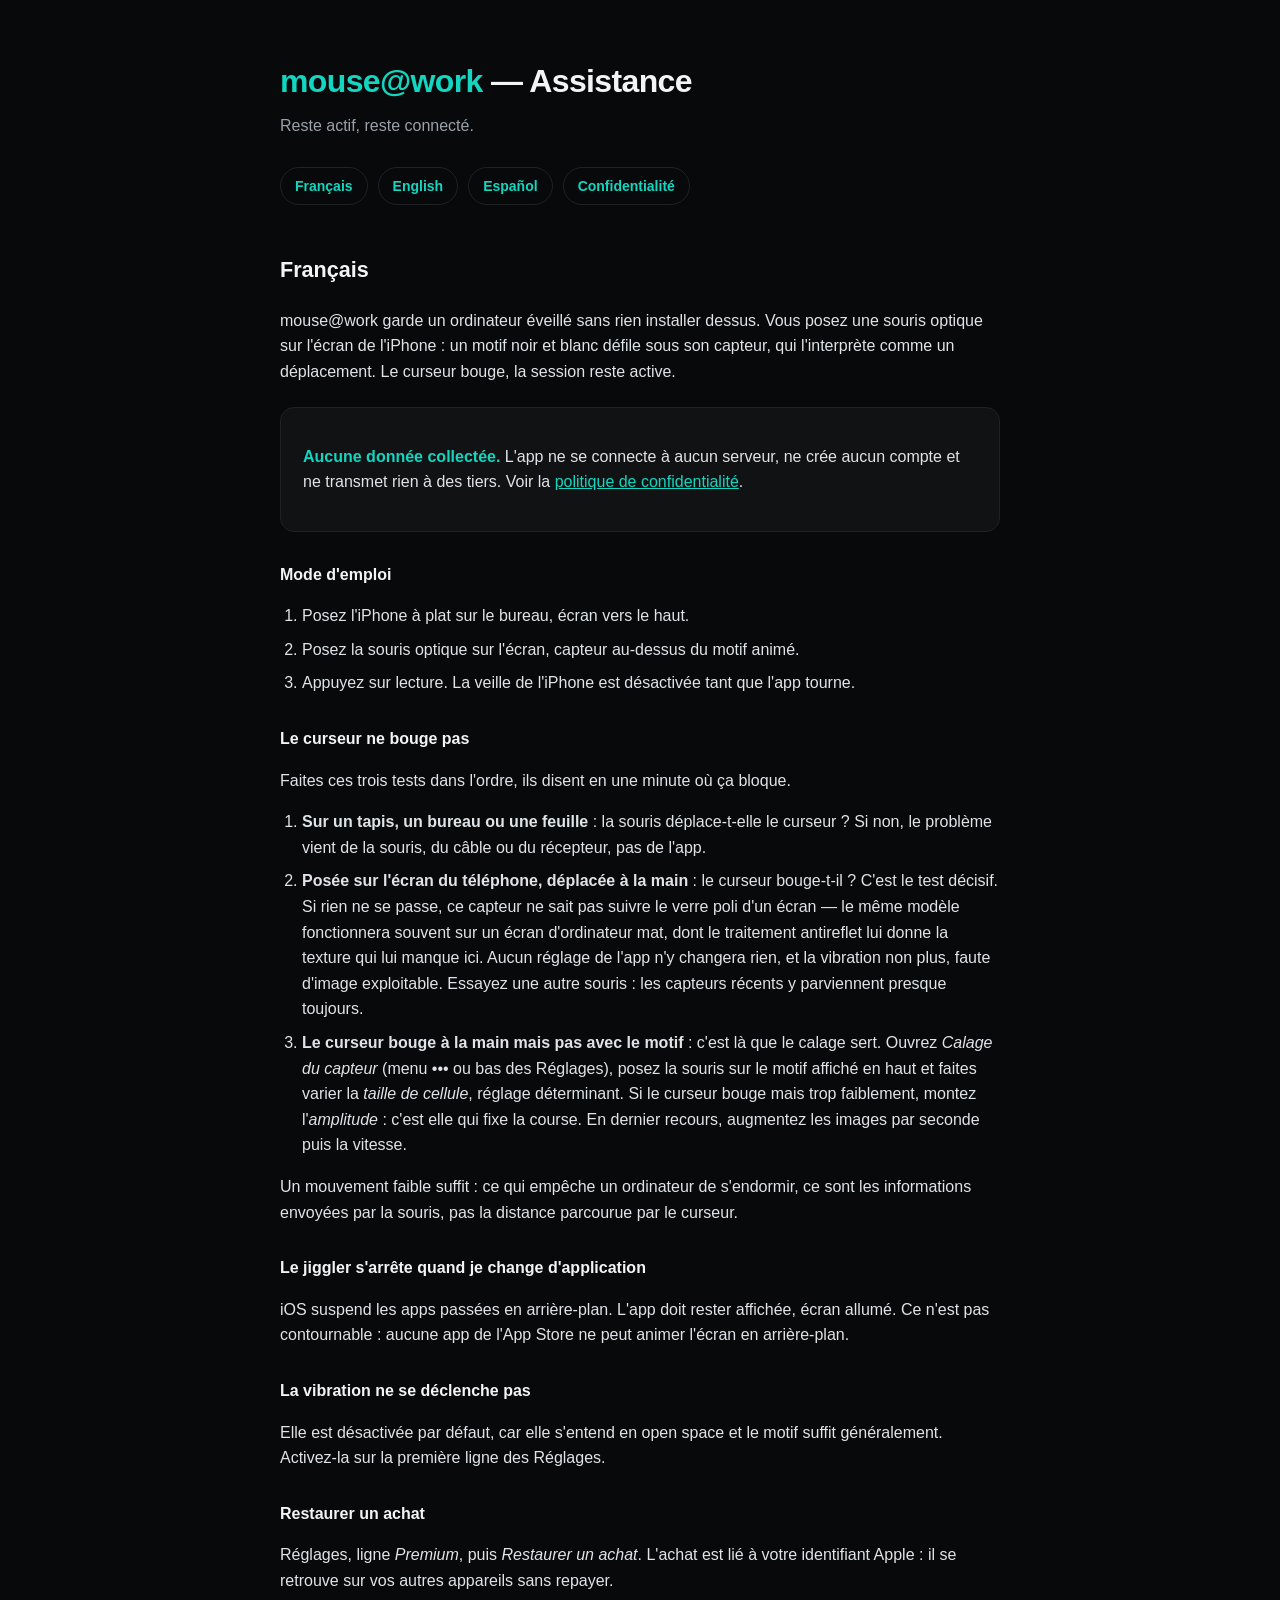
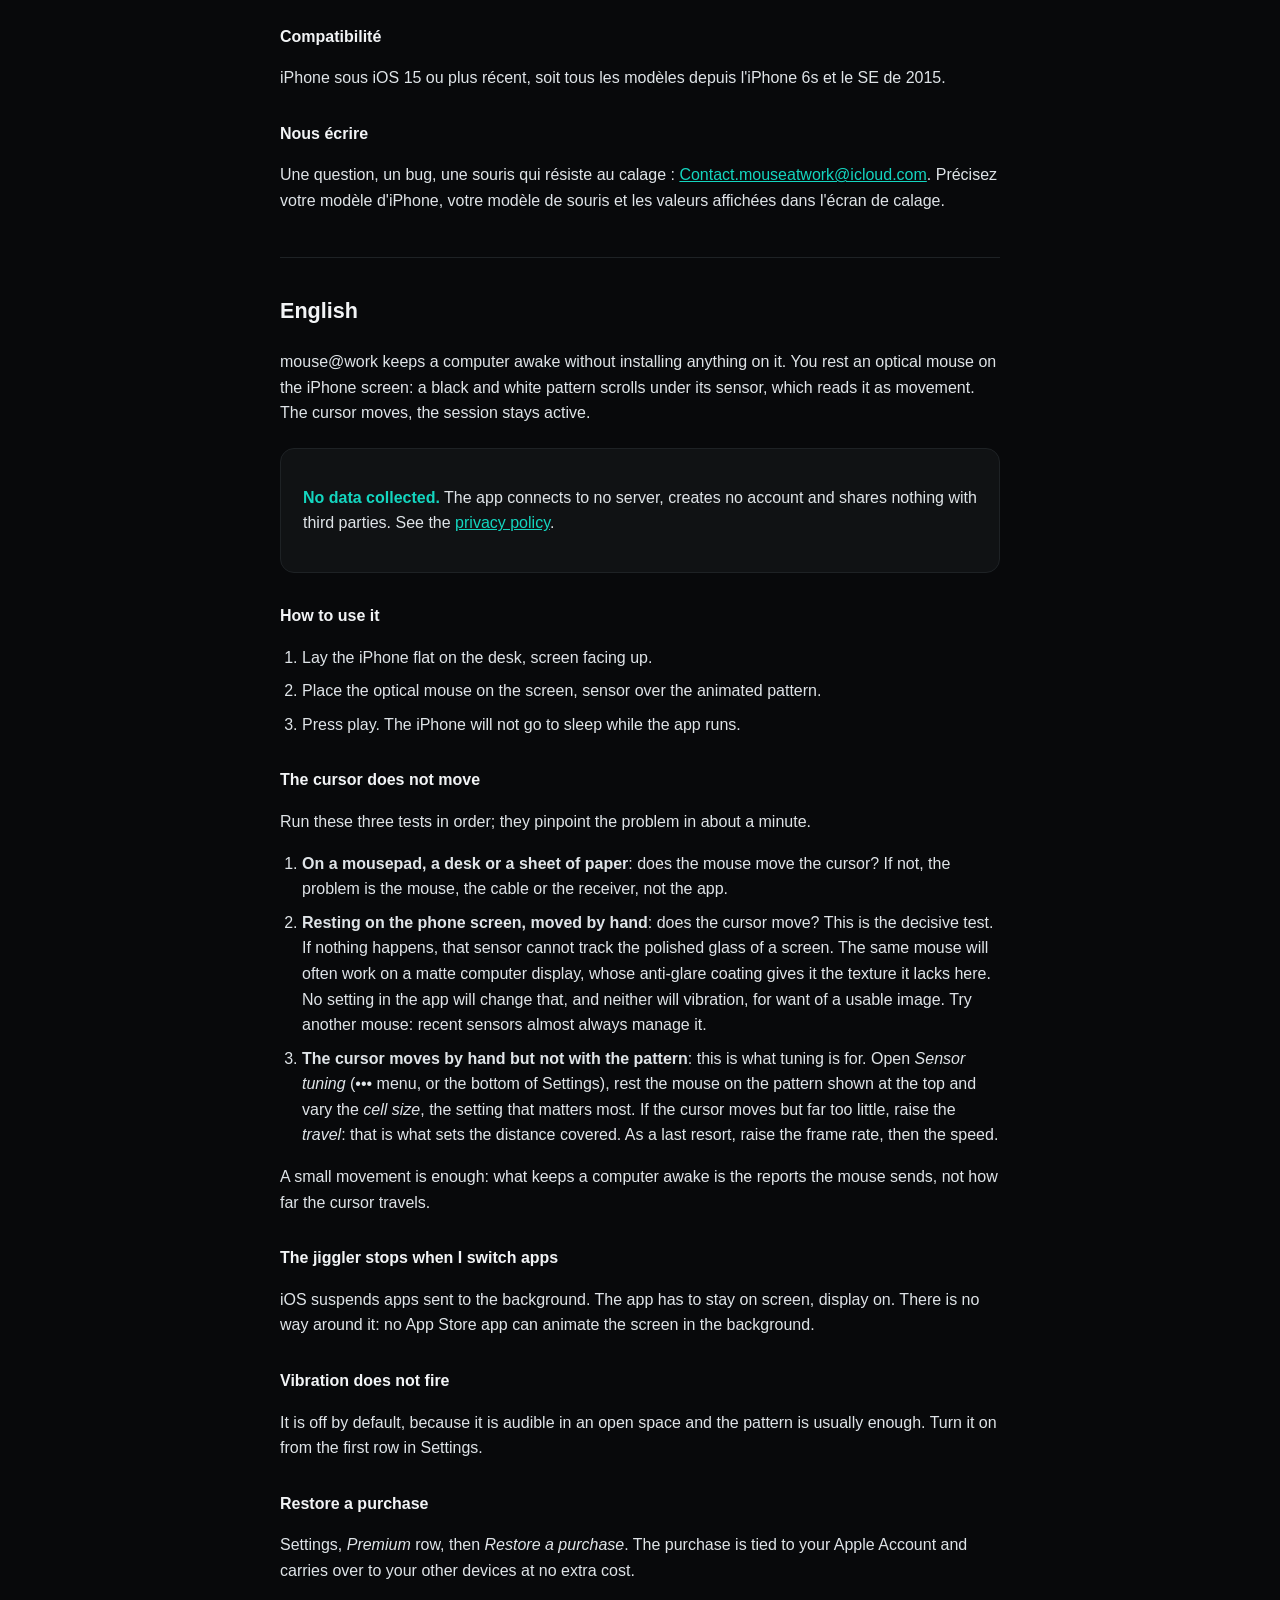
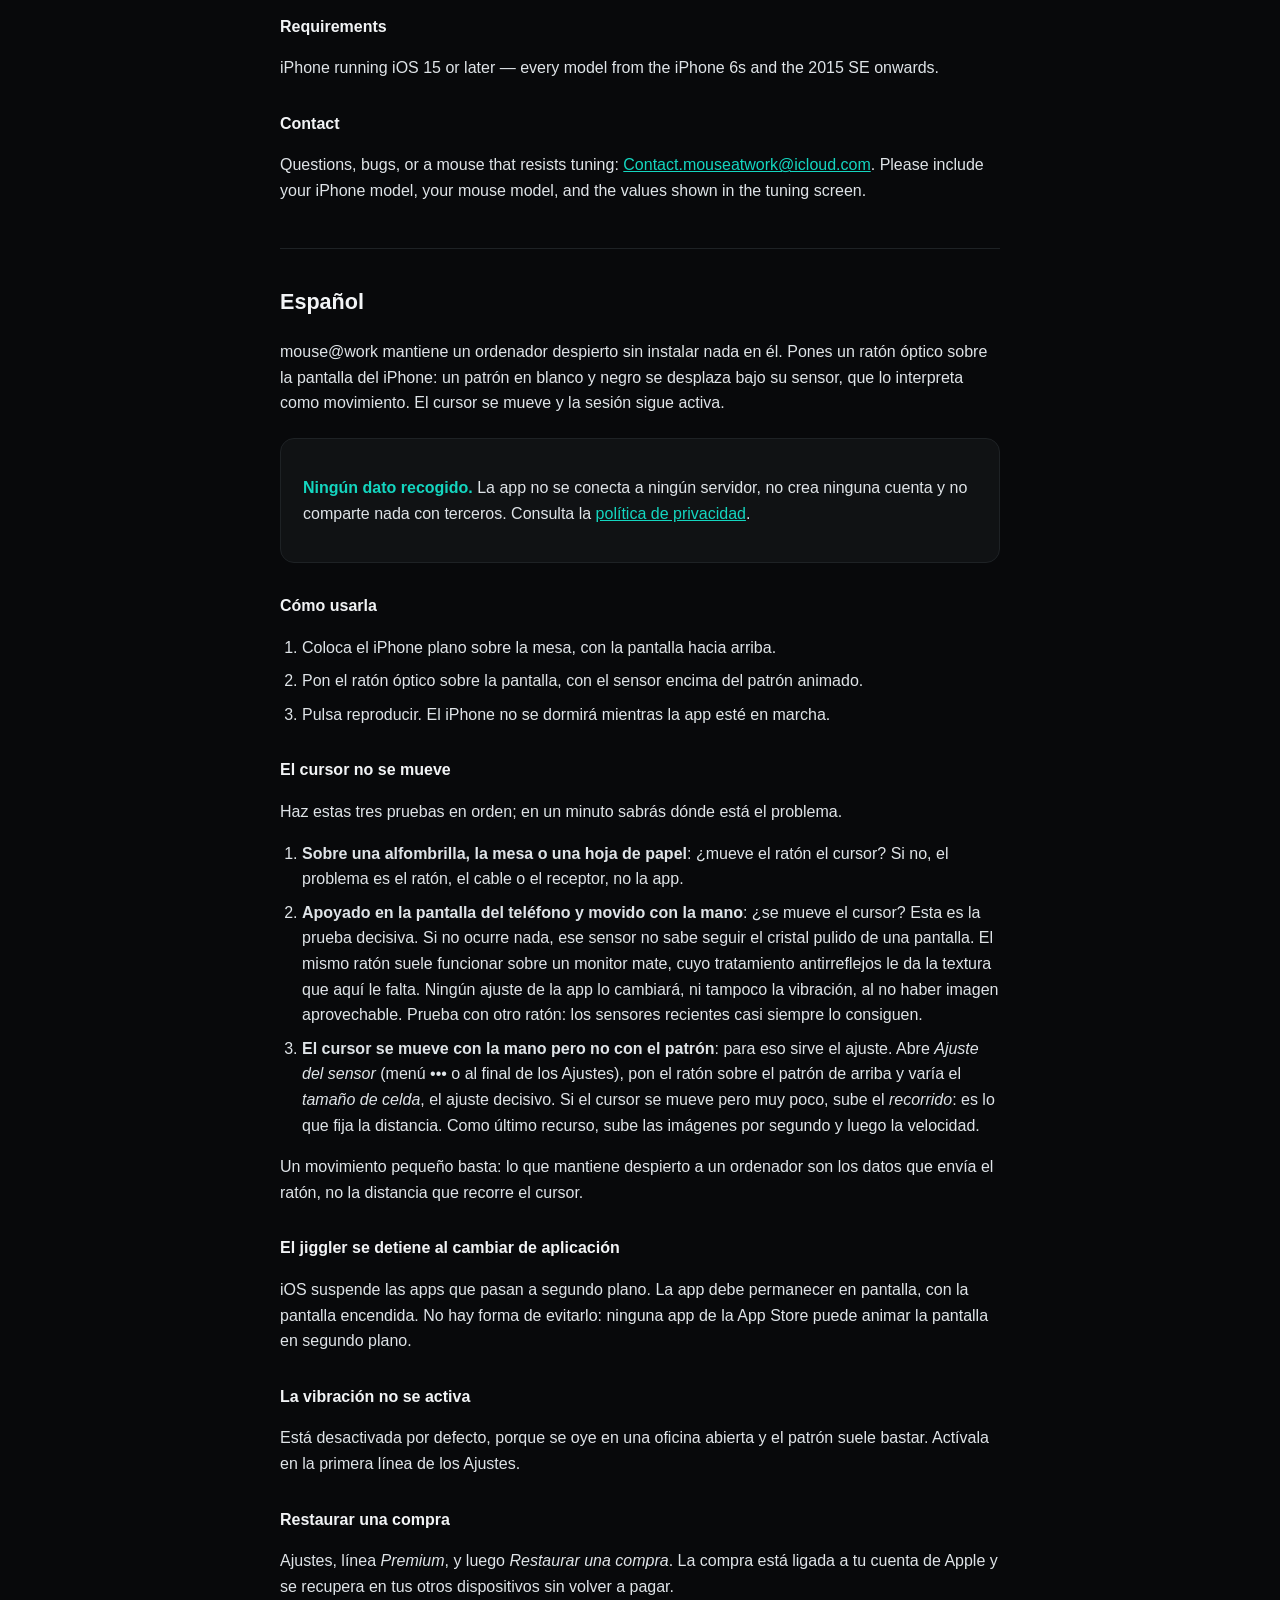
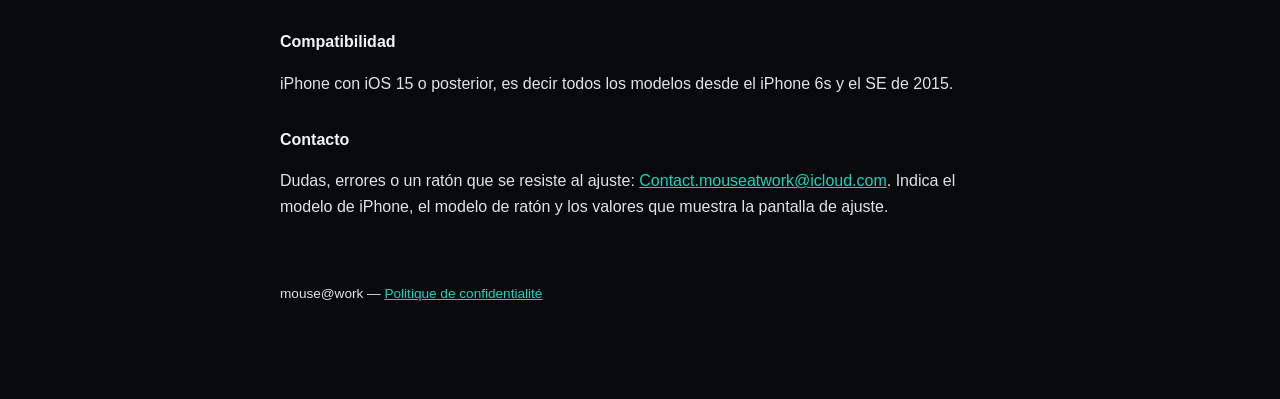
==== index.html @ 5abb79bd "Page d'assistance : échelle de diagnostic en trois tests Les essais sur trois souris ont montré que " ====
<!DOCTYPE html>
<html lang="fr">
<head>
<meta charset="utf-8">
<meta name="viewport" content="width=device-width, initial-scale=1">
<title>mouse@work — Assistance</title>
<link rel="stylesheet" href="style.css">
</head>
<body>
<div class="wrap">

<header>
  <h1><span class="brand">mouse@work</span> — Assistance</h1>
  <p class="tagline">Reste actif, reste connecté.</p>
  <nav>
    <a href="#fr">Français</a>
    <a href="#en">English</a>
    <a href="#es">Español</a>
    <a href="privacy.html">Confidentialité</a>
  </nav>
</header>

<section id="fr">
  <h2>Français</h2>

  <p>mouse@work garde un ordinateur éveillé sans rien installer dessus. Vous posez une souris
  optique sur l'écran de l'iPhone : un motif noir et blanc défile sous son capteur, qui
  l'interprète comme un déplacement. Le curseur bouge, la session reste active.</p>

  <div class="card">
    <p><strong>Aucune donnée collectée.</strong> L'app ne se connecte à aucun serveur, ne crée
    aucun compte et ne transmet rien à des tiers. Voir la
    <a href="privacy.html#fr">politique de confidentialité</a>.</p>
  </div>

  <h3>Mode d'emploi</h3>
  <ol>
    <li>Posez l'iPhone à plat sur le bureau, écran vers le haut.</li>
    <li>Posez la souris optique sur l'écran, capteur au-dessus du motif animé.</li>
    <li>Appuyez sur lecture. La veille de l'iPhone est désactivée tant que l'app tourne.</li>
  </ol>

  <h3>Le curseur ne bouge pas</h3>
  <p>Faites ces trois tests dans l'ordre, ils disent en une minute où ça bloque.</p>
  <ol>
    <li><strong>Sur un tapis, un bureau ou une feuille</strong> : la souris déplace-t-elle le
    curseur ? Si non, le problème vient de la souris, du câble ou du récepteur, pas de l'app.</li>
    <li><strong>Posée sur l'écran du téléphone, déplacée à la main</strong> : le curseur bouge-t-il ?
    C'est le test décisif. Si rien ne se passe, ce capteur ne sait pas suivre le verre poli d'un
    écran — le même modèle fonctionnera souvent sur un écran d'ordinateur mat, dont le traitement
    antireflet lui donne la texture qui lui manque ici. Aucun réglage de l'app n'y changera rien, et
    la vibration non plus, faute d'image exploitable. Essayez une autre souris : les capteurs
    récents y parviennent presque toujours.</li>
    <li><strong>Le curseur bouge à la main mais pas avec le motif</strong> : c'est là que le calage
    sert. Ouvrez <em>Calage du capteur</em> (menu ••• ou bas des Réglages), posez la souris sur le
    motif affiché en haut et faites varier la <em>taille de cellule</em>, réglage déterminant. Si le
    curseur bouge mais trop faiblement, montez l'<em>amplitude</em> : c'est elle qui fixe la course.
    En dernier recours, augmentez les images par seconde puis la vitesse.</li>
  </ol>
  <p>Un mouvement faible suffit : ce qui empêche un ordinateur de s'endormir, ce sont les
  informations envoyées par la souris, pas la distance parcourue par le curseur.</p>

  <h3>Le jiggler s'arrête quand je change d'application</h3>
  <p>iOS suspend les apps passées en arrière-plan. L'app doit rester affichée, écran allumé. Ce
  n'est pas contournable : aucune app de l'App Store ne peut animer l'écran en arrière-plan.</p>

  <h3>La vibration ne se déclenche pas</h3>
  <p>Elle est désactivée par défaut, car elle s'entend en open space et le motif suffit
  généralement. Activez-la sur la première ligne des Réglages.</p>

  <h3>Restaurer un achat</h3>
  <p>Réglages, ligne <em>Premium</em>, puis <em>Restaurer un achat</em>. L'achat est lié à votre
  identifiant Apple : il se retrouve sur vos autres appareils sans repayer.</p>

  <h3>Compatibilité</h3>
  <p>iPhone sous iOS 15 ou plus récent, soit tous les modèles depuis l'iPhone 6s et le SE de 2015.</p>

  <h3>Nous écrire</h3>
  <p>Une question, un bug, une souris qui résiste au calage :
  <a href="mailto:Contact.mouseatwork@icloud.com">Contact.mouseatwork@icloud.com</a>. Précisez votre modèle d'iPhone,
  votre modèle de souris et les valeurs affichées dans l'écran de calage.</p>
</section>

<section id="en">
  <h2>English</h2>

  <p>mouse@work keeps a computer awake without installing anything on it. You rest an optical
  mouse on the iPhone screen: a black and white pattern scrolls under its sensor, which reads it
  as movement. The cursor moves, the session stays active.</p>

  <div class="card">
    <p><strong>No data collected.</strong> The app connects to no server, creates no account and
    shares nothing with third parties. See the
    <a href="privacy.html#en">privacy policy</a>.</p>
  </div>

  <h3>How to use it</h3>
  <ol>
    <li>Lay the iPhone flat on the desk, screen facing up.</li>
    <li>Place the optical mouse on the screen, sensor over the animated pattern.</li>
    <li>Press play. The iPhone will not go to sleep while the app runs.</li>
  </ol>

  <h3>The cursor does not move</h3>
  <p>Run these three tests in order; they pinpoint the problem in about a minute.</p>
  <ol>
    <li><strong>On a mousepad, a desk or a sheet of paper</strong>: does the mouse move the cursor?
    If not, the problem is the mouse, the cable or the receiver, not the app.</li>
    <li><strong>Resting on the phone screen, moved by hand</strong>: does the cursor move? This is
    the decisive test. If nothing happens, that sensor cannot track the polished glass of a screen.
    The same mouse will often work on a matte computer display, whose anti-glare coating gives it
    the texture it lacks here. No setting in the app will change that, and neither will vibration,
    for want of a usable image. Try another mouse: recent sensors almost always manage it.</li>
    <li><strong>The cursor moves by hand but not with the pattern</strong>: this is what tuning is
    for. Open <em>Sensor tuning</em> (••• menu, or the bottom of Settings), rest the mouse on the
    pattern shown at the top and vary the <em>cell size</em>, the setting that matters most. If the
    cursor moves but far too little, raise the <em>travel</em>: that is what sets the distance
    covered. As a last resort, raise the frame rate, then the speed.</li>
  </ol>
  <p>A small movement is enough: what keeps a computer awake is the reports the mouse sends, not
  how far the cursor travels.</p>

  <h3>The jiggler stops when I switch apps</h3>
  <p>iOS suspends apps sent to the background. The app has to stay on screen, display on. There is
  no way around it: no App Store app can animate the screen in the background.</p>

  <h3>Vibration does not fire</h3>
  <p>It is off by default, because it is audible in an open space and the pattern is usually
  enough. Turn it on from the first row in Settings.</p>

  <h3>Restore a purchase</h3>
  <p>Settings, <em>Premium</em> row, then <em>Restore a purchase</em>. The purchase is tied to your
  Apple Account and carries over to your other devices at no extra cost.</p>

  <h3>Requirements</h3>
  <p>iPhone running iOS 15 or later — every model from the iPhone 6s and the 2015 SE onwards.</p>

  <h3>Contact</h3>
  <p>Questions, bugs, or a mouse that resists tuning:
  <a href="mailto:Contact.mouseatwork@icloud.com">Contact.mouseatwork@icloud.com</a>. Please include your iPhone
  model, your mouse model, and the values shown in the tuning screen.</p>
</section>

<section id="es">
  <h2>Español</h2>

  <p>mouse@work mantiene un ordenador despierto sin instalar nada en él. Pones un ratón óptico
  sobre la pantalla del iPhone: un patrón en blanco y negro se desplaza bajo su sensor, que lo
  interpreta como movimiento. El cursor se mueve y la sesión sigue activa.</p>

  <div class="card">
    <p><strong>Ningún dato recogido.</strong> La app no se conecta a ningún servidor, no crea
    ninguna cuenta y no comparte nada con terceros. Consulta la
    <a href="privacy.html#es">política de privacidad</a>.</p>
  </div>

  <h3>Cómo usarla</h3>
  <ol>
    <li>Coloca el iPhone plano sobre la mesa, con la pantalla hacia arriba.</li>
    <li>Pon el ratón óptico sobre la pantalla, con el sensor encima del patrón animado.</li>
    <li>Pulsa reproducir. El iPhone no se dormirá mientras la app esté en marcha.</li>
  </ol>

  <h3>El cursor no se mueve</h3>
  <p>Haz estas tres pruebas en orden; en un minuto sabrás dónde está el problema.</p>
  <ol>
    <li><strong>Sobre una alfombrilla, la mesa o una hoja de papel</strong>: ¿mueve el ratón el
    cursor? Si no, el problema es el ratón, el cable o el receptor, no la app.</li>
    <li><strong>Apoyado en la pantalla del teléfono y movido con la mano</strong>: ¿se mueve el
    cursor? Esta es la prueba decisiva. Si no ocurre nada, ese sensor no sabe seguir el cristal
    pulido de una pantalla. El mismo ratón suele funcionar sobre un monitor mate, cuyo tratamiento
    antirreflejos le da la textura que aquí le falta. Ningún ajuste de la app lo cambiará, ni
    tampoco la vibración, al no haber imagen aprovechable. Prueba con otro ratón: los sensores
    recientes casi siempre lo consiguen.</li>
    <li><strong>El cursor se mueve con la mano pero no con el patrón</strong>: para eso sirve el
    ajuste. Abre <em>Ajuste del sensor</em> (menú ••• o al final de los Ajustes), pon el ratón sobre
    el patrón de arriba y varía el <em>tamaño de celda</em>, el ajuste decisivo. Si el cursor se
    mueve pero muy poco, sube el <em>recorrido</em>: es lo que fija la distancia. Como último
    recurso, sube las imágenes por segundo y luego la velocidad.</li>
  </ol>
  <p>Un movimiento pequeño basta: lo que mantiene despierto a un ordenador son los datos que envía
  el ratón, no la distancia que recorre el cursor.</p>

  <h3>El jiggler se detiene al cambiar de aplicación</h3>
  <p>iOS suspende las apps que pasan a segundo plano. La app debe permanecer en pantalla, con la
  pantalla encendida. No hay forma de evitarlo: ninguna app de la App Store puede animar la
  pantalla en segundo plano.</p>

  <h3>La vibración no se activa</h3>
  <p>Está desactivada por defecto, porque se oye en una oficina abierta y el patrón suele bastar.
  Actívala en la primera línea de los Ajustes.</p>

  <h3>Restaurar una compra</h3>
  <p>Ajustes, línea <em>Premium</em>, y luego <em>Restaurar una compra</em>. La compra está ligada
  a tu cuenta de Apple y se recupera en tus otros dispositivos sin volver a pagar.</p>

  <h3>Compatibilidad</h3>
  <p>iPhone con iOS 15 o posterior, es decir todos los modelos desde el iPhone 6s y el SE de 2015.</p>

  <h3>Contacto</h3>
  <p>Dudas, errores o un ratón que se resiste al ajuste:
  <a href="mailto:Contact.mouseatwork@icloud.com">Contact.mouseatwork@icloud.com</a>. Indica el modelo de iPhone, el
  modelo de ratón y los valores que muestra la pantalla de ajuste.</p>
</section>

<footer>
  <p>mouse@work — <a href="privacy.html">Politique de confidentialité</a></p>
</footer>

</div>
</body>
</html>
---- style.css ----
/* Feuille commune aux pages d'assistance et de confidentialité. Reprend la palette de l'app :
   fond quasi noir, accent turquoise, typographie système. */
:root {
  --bg: #08090b;
  --surface: #101214;
  --line: #1e2225;
  --text: #f2f4f6;
  --muted: #99a1a9;
  --accent: #14d6c0;
}
* { box-sizing: border-box; }
body {
  margin: 0;
  padding: 0 20px 80px;
  background: var(--bg);
  color: var(--text);
  font: 16px/1.6 -apple-system, BlinkMacSystemFont, "Segoe UI", Roboto, Helvetica, Arial, sans-serif;
}
.wrap { max-width: 720px; margin: 0 auto; }
header { padding: 56px 0 8px; }
h1 { font-size: 2rem; margin: 0 0 6px; letter-spacing: -0.02em; }
h1 .brand { color: var(--accent); }
.tagline { color: var(--muted); margin: 0 0 28px; }
nav { display: flex; gap: 10px; flex-wrap: wrap; margin-bottom: 40px; }
nav a {
  color: var(--accent); text-decoration: none; font-size: .875rem; font-weight: 600;
  border: 1px solid var(--line); border-radius: 999px; padding: 7px 14px;
}
nav a:hover { border-color: var(--accent); }
section { border-top: 1px solid var(--line); padding-top: 36px; margin-top: 44px; }
section:first-of-type { border-top: 0; margin-top: 0; padding-top: 0; }
h2 { font-size: 1.35rem; margin: 0 0 20px; }
h3 { font-size: 1rem; margin: 30px 0 8px; }
p, li { color: #dfe4e8; }
.muted { color: var(--muted); font-size: .9rem; }
ol, ul { padding-left: 22px; }
li { margin-bottom: 8px; }
.card {
  background: var(--surface); border: 1px solid var(--line); border-radius: 14px;
  padding: 20px 22px; margin: 22px 0;
}
.card strong { color: var(--accent); }
a { color: var(--accent); }
footer { margin-top: 64px; color: var(--muted); font-size: .85rem; }
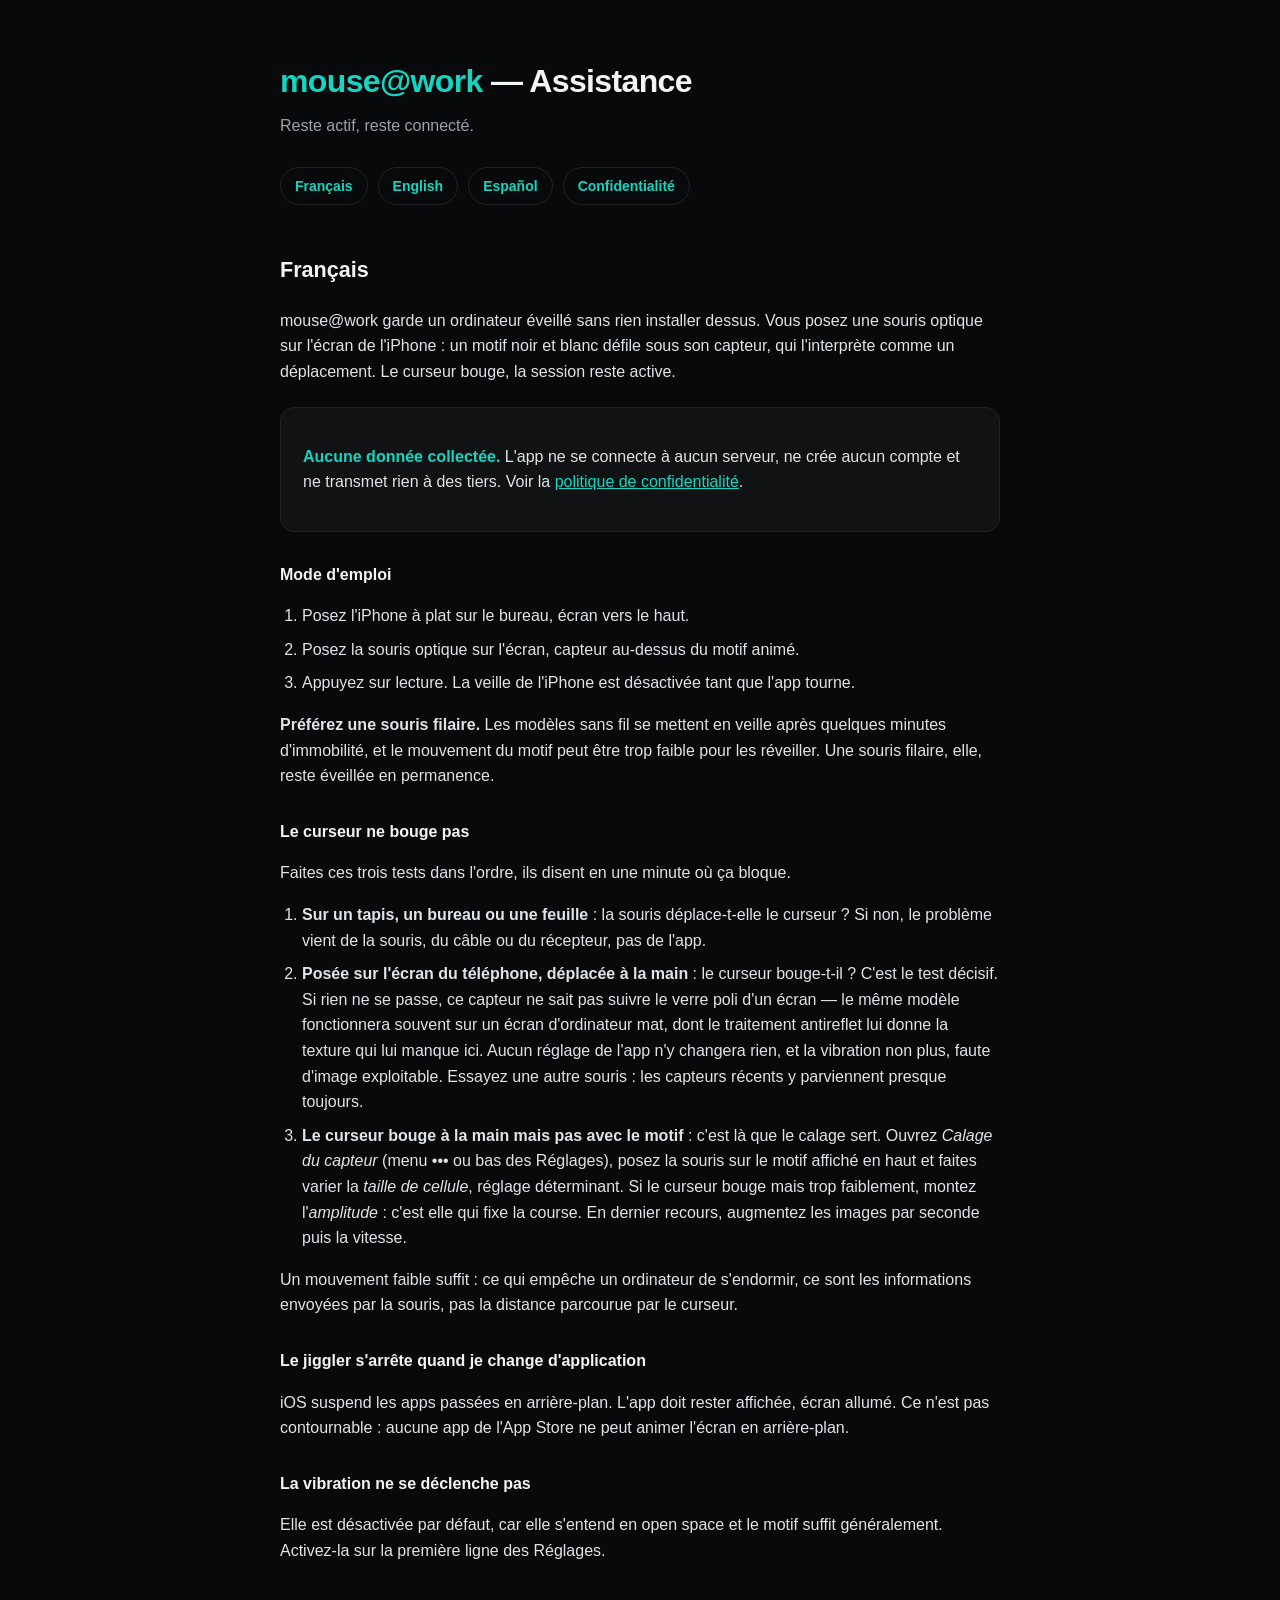
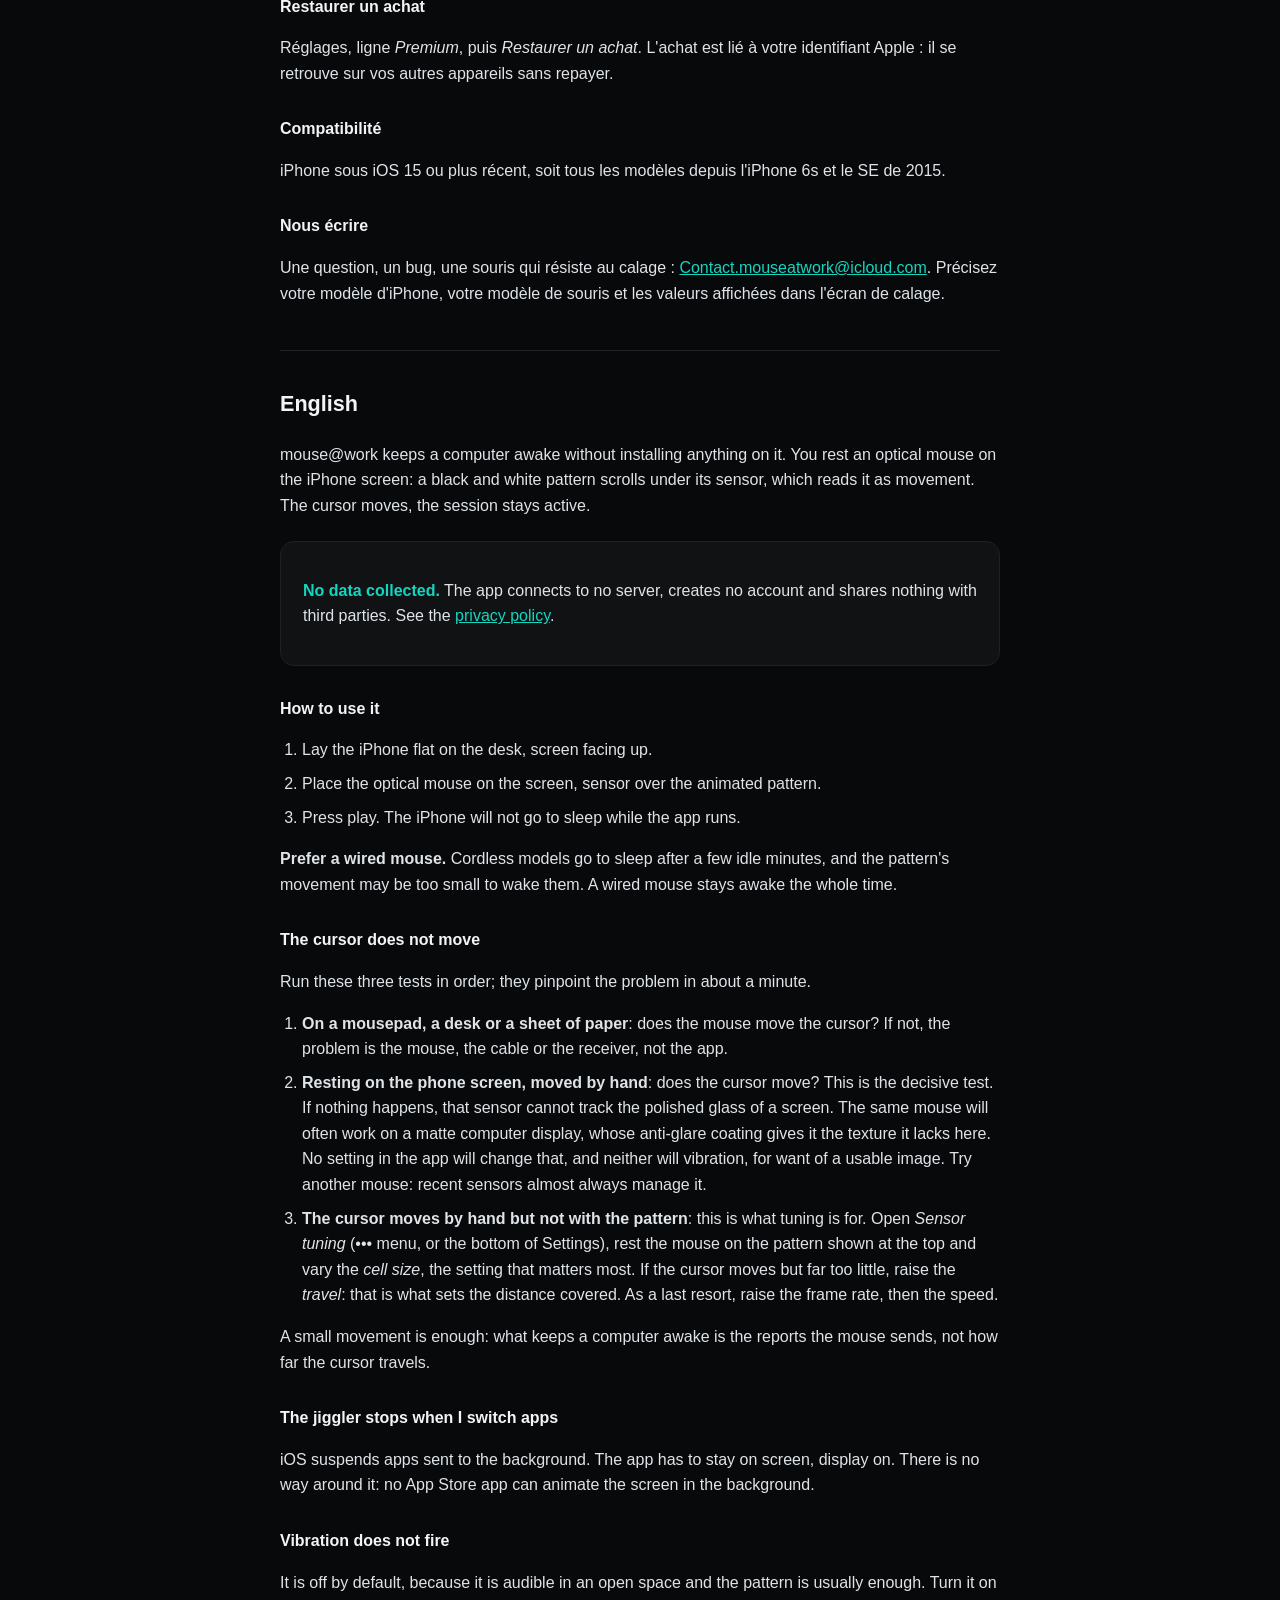
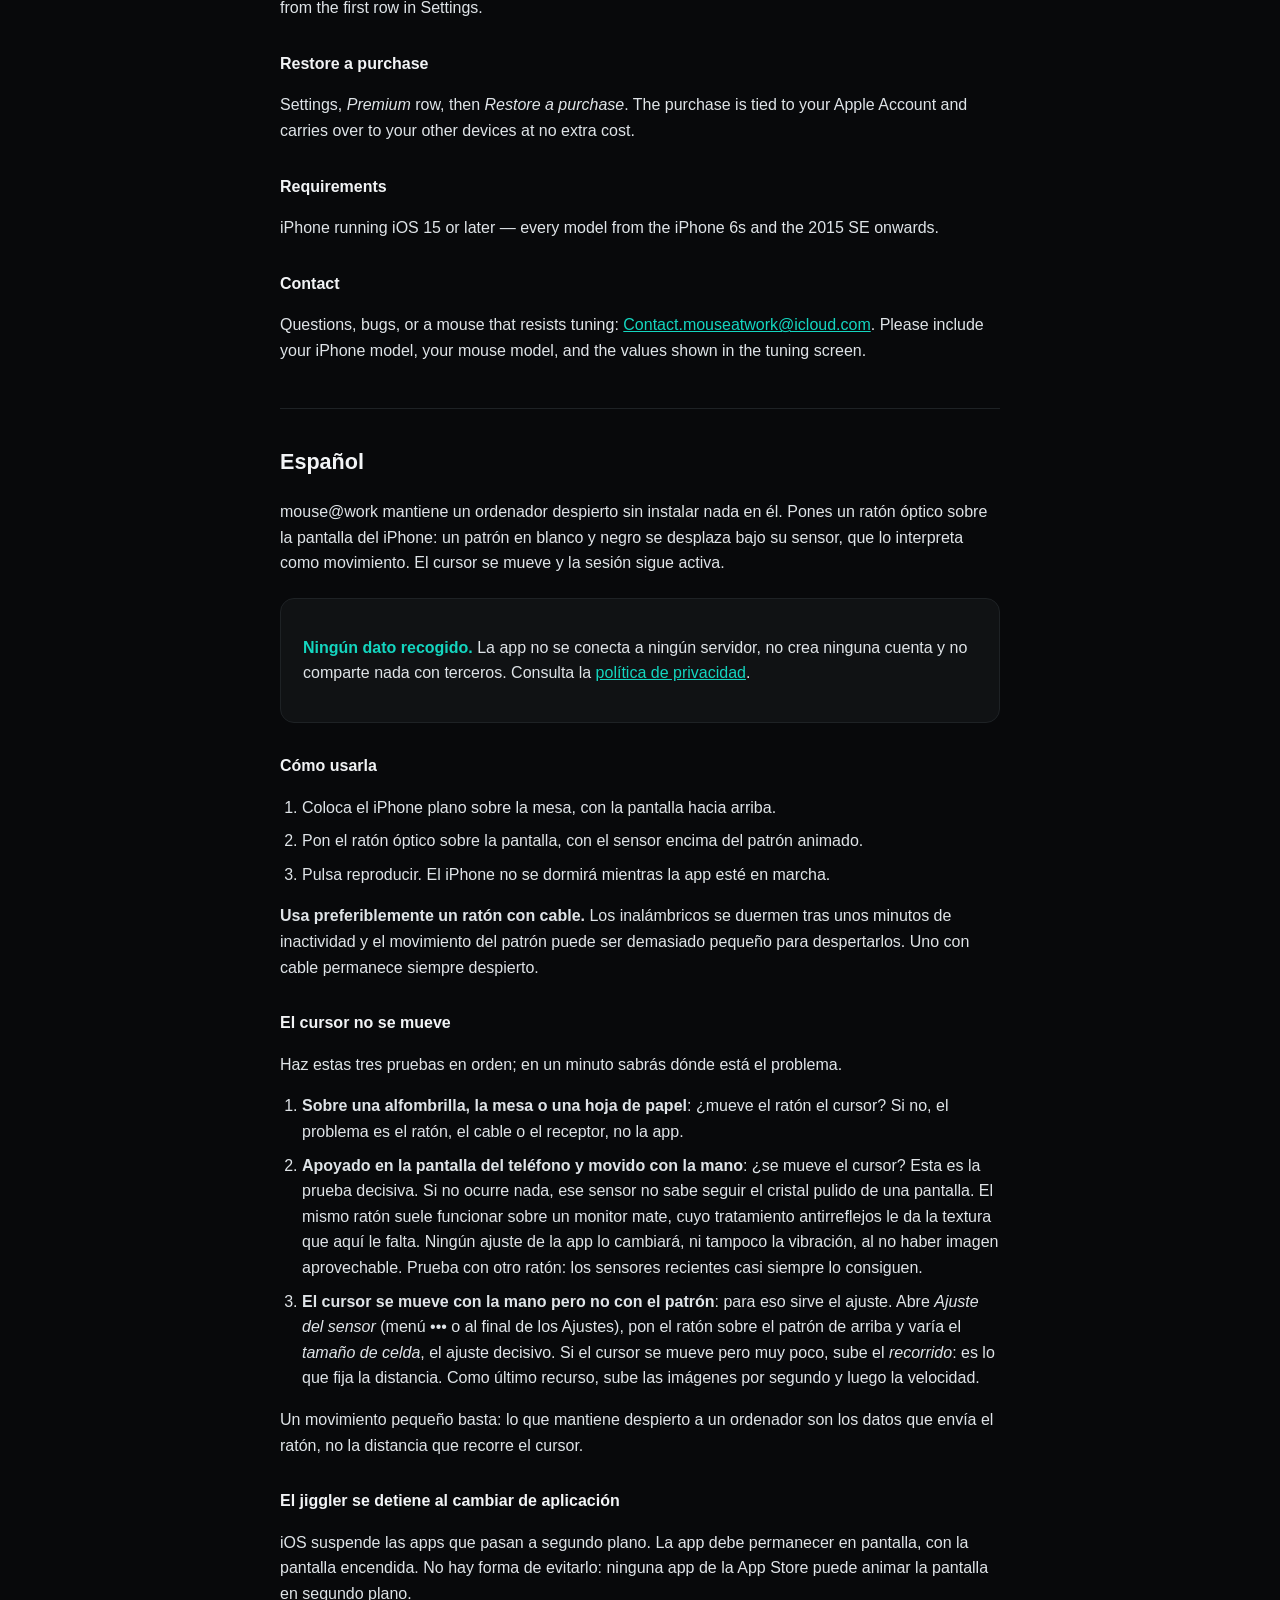
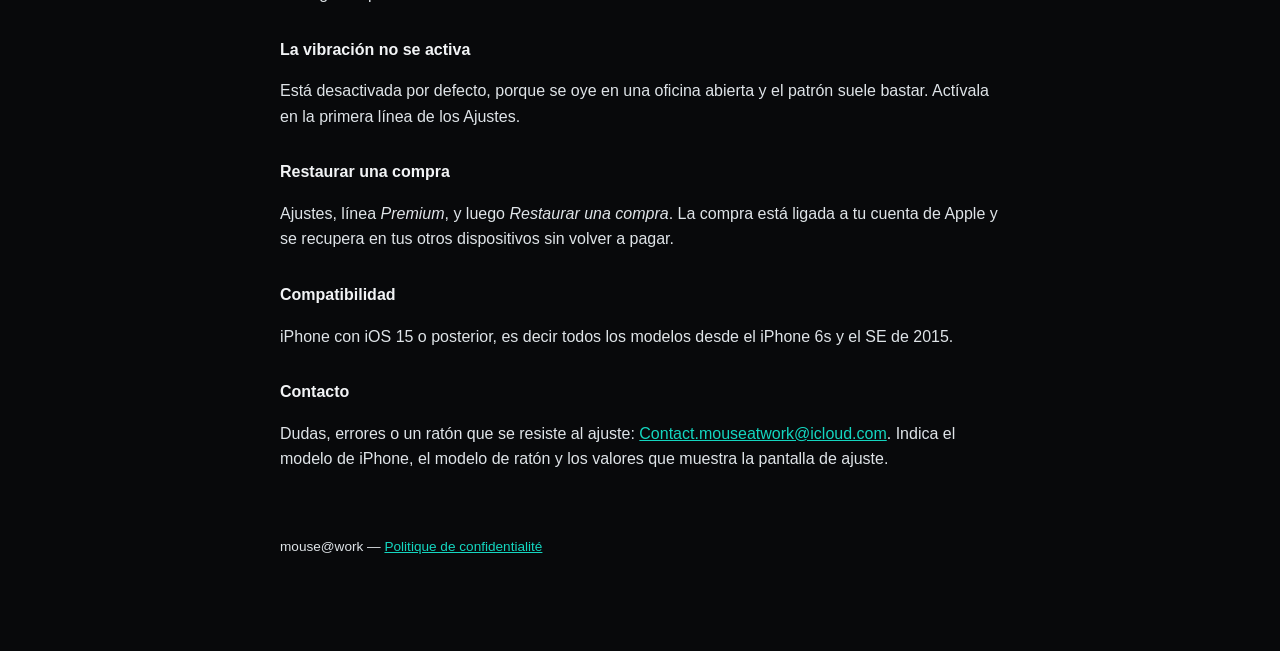
==== commit f61221dd: "Orienter vers une souris filaire Les modèles sans fil se mettent en veille après quelques minutes d'" ====
--- a/index.html
+++ b/index.html
@@ -39,6 +39,9 @@
     <li>Posez la souris optique sur l'écran, capteur au-dessus du motif animé.</li>
     <li>Appuyez sur lecture. La veille de l'iPhone est désactivée tant que l'app tourne.</li>
   </ol>
+  <p><strong>Préférez une souris filaire.</strong> Les modèles sans fil se mettent en veille après
+  quelques minutes d'immobilité, et le mouvement du motif peut être trop faible pour les réveiller.
+  Une souris filaire, elle, reste éveillée en permanence.</p>
 
   <h3>Le curseur ne bouge pas</h3>
   <p>Faites ces trois tests dans l'ordre, ils disent en une minute où ça bloque.</p>
@@ -100,6 +103,9 @@
     <li>Place the optical mouse on the screen, sensor over the animated pattern.</li>
     <li>Press play. The iPhone will not go to sleep while the app runs.</li>
   </ol>
+  <p><strong>Prefer a wired mouse.</strong> Cordless models go to sleep after a few idle minutes,
+  and the pattern's movement may be too small to wake them. A wired mouse stays awake the whole
+  time.</p>
 
   <h3>The cursor does not move</h3>
   <p>Run these three tests in order; they pinpoint the problem in about a minute.</p>
@@ -160,6 +166,9 @@
     <li>Pon el ratón óptico sobre la pantalla, con el sensor encima del patrón animado.</li>
     <li>Pulsa reproducir. El iPhone no se dormirá mientras la app esté en marcha.</li>
   </ol>
+  <p><strong>Usa preferiblemente un ratón con cable.</strong> Los inalámbricos se duermen tras unos
+  minutos de inactividad y el movimiento del patrón puede ser demasiado pequeño para despertarlos.
+  Uno con cable permanece siempre despierto.</p>
 
   <h3>El cursor no se mueve</h3>
   <p>Haz estas tres pruebas en orden; en un minuto sabrás dónde está el problema.</p>
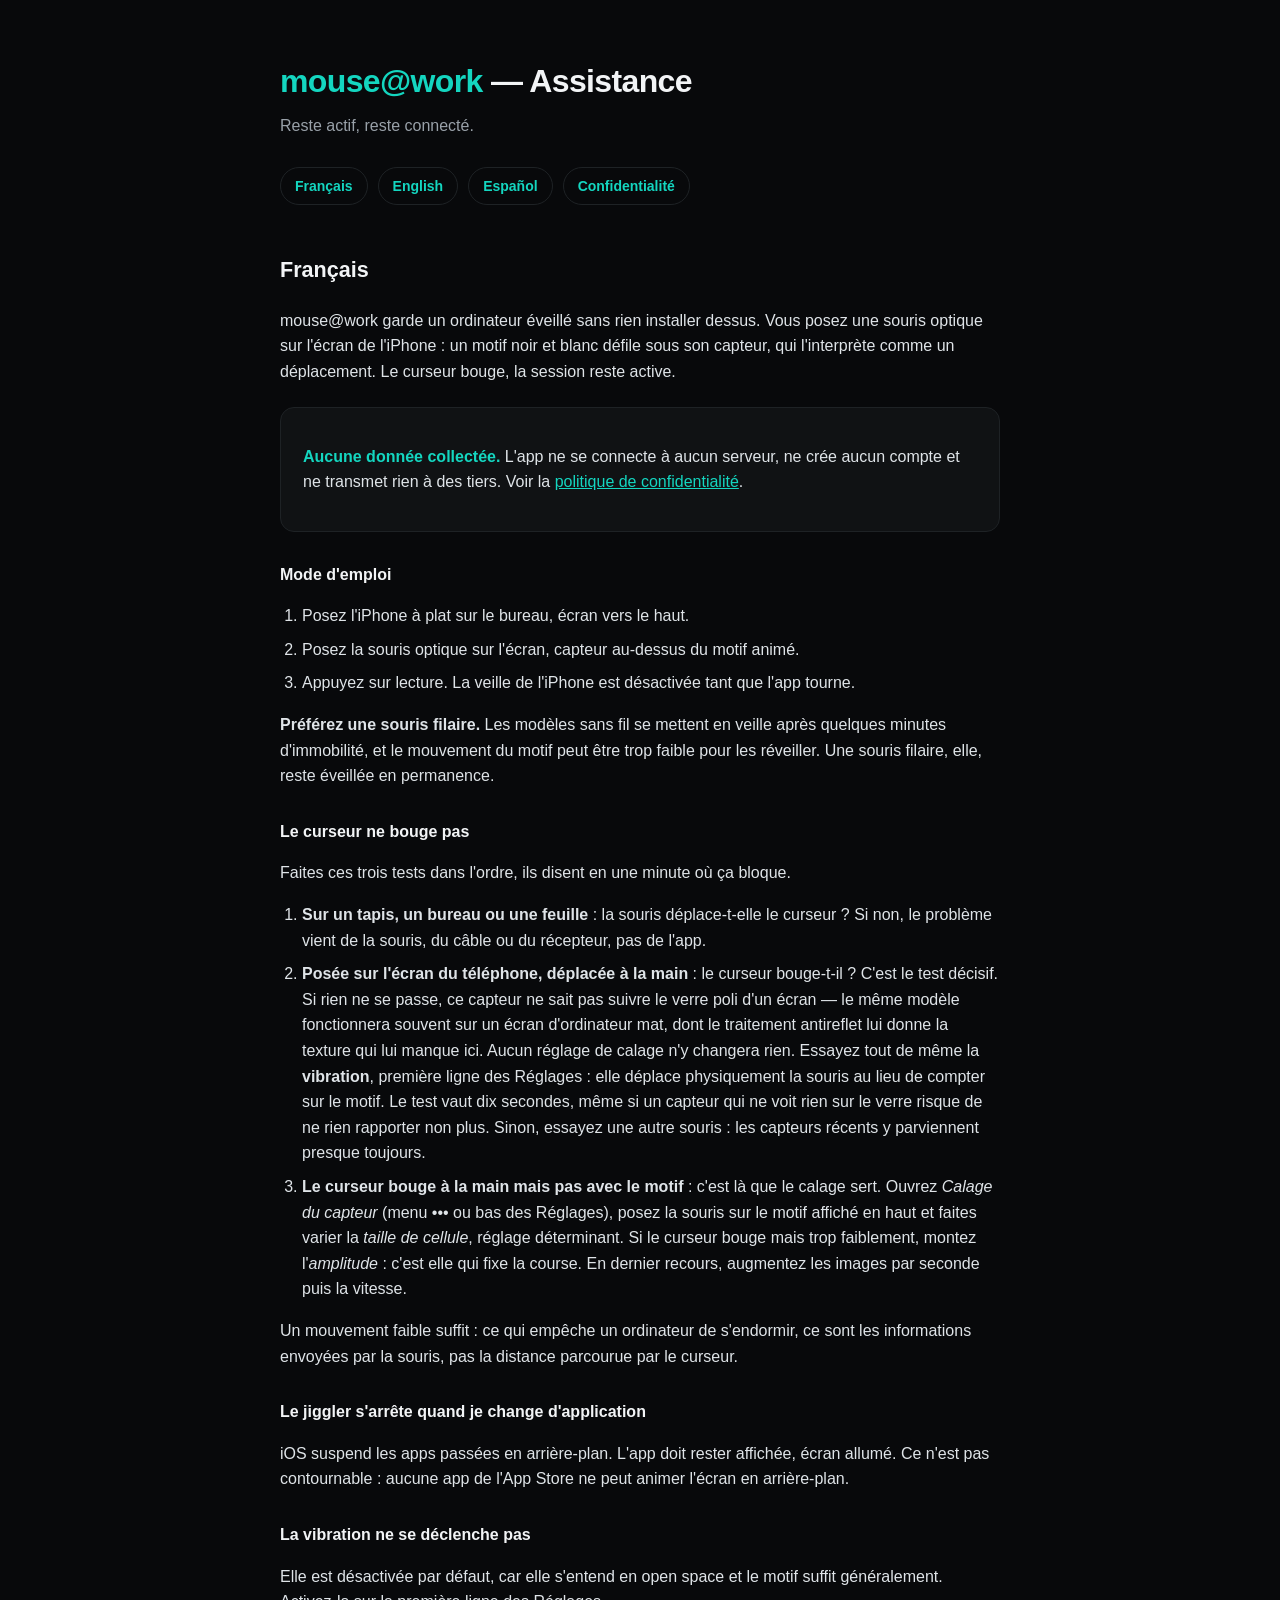
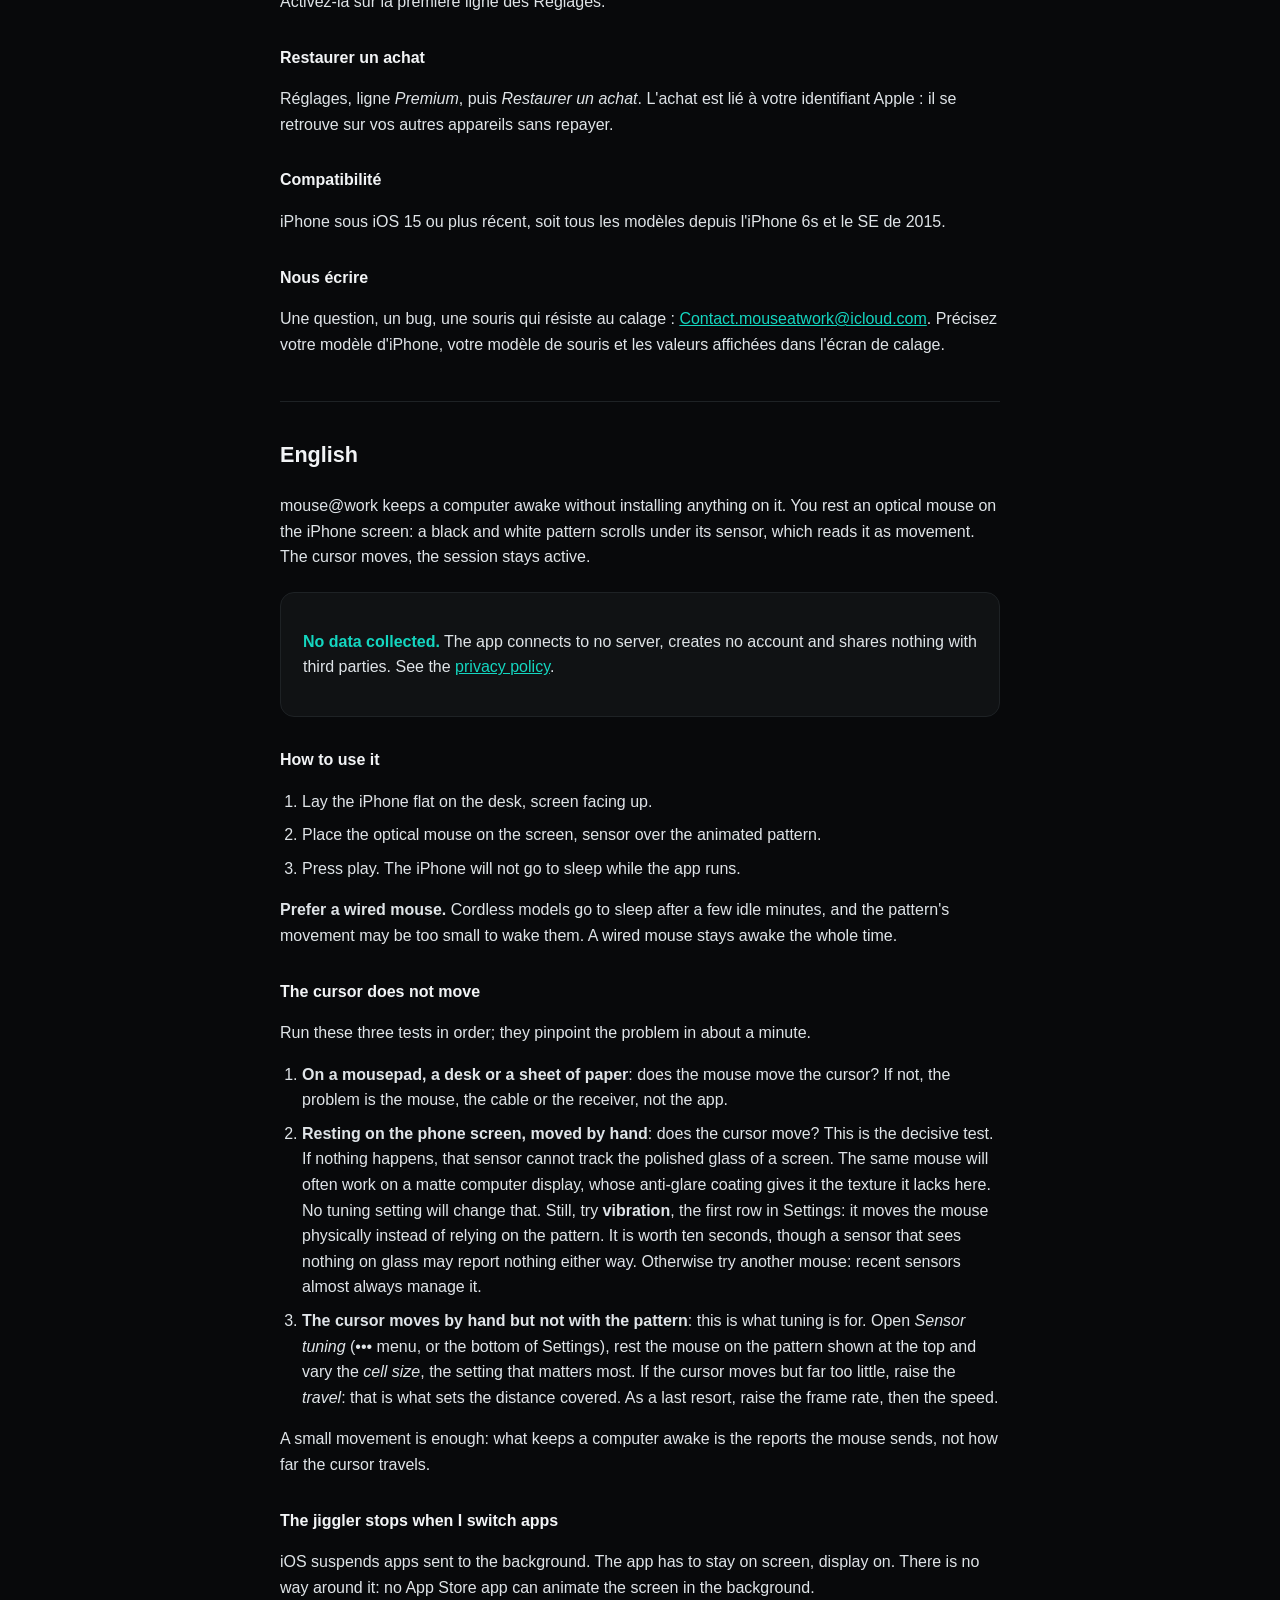
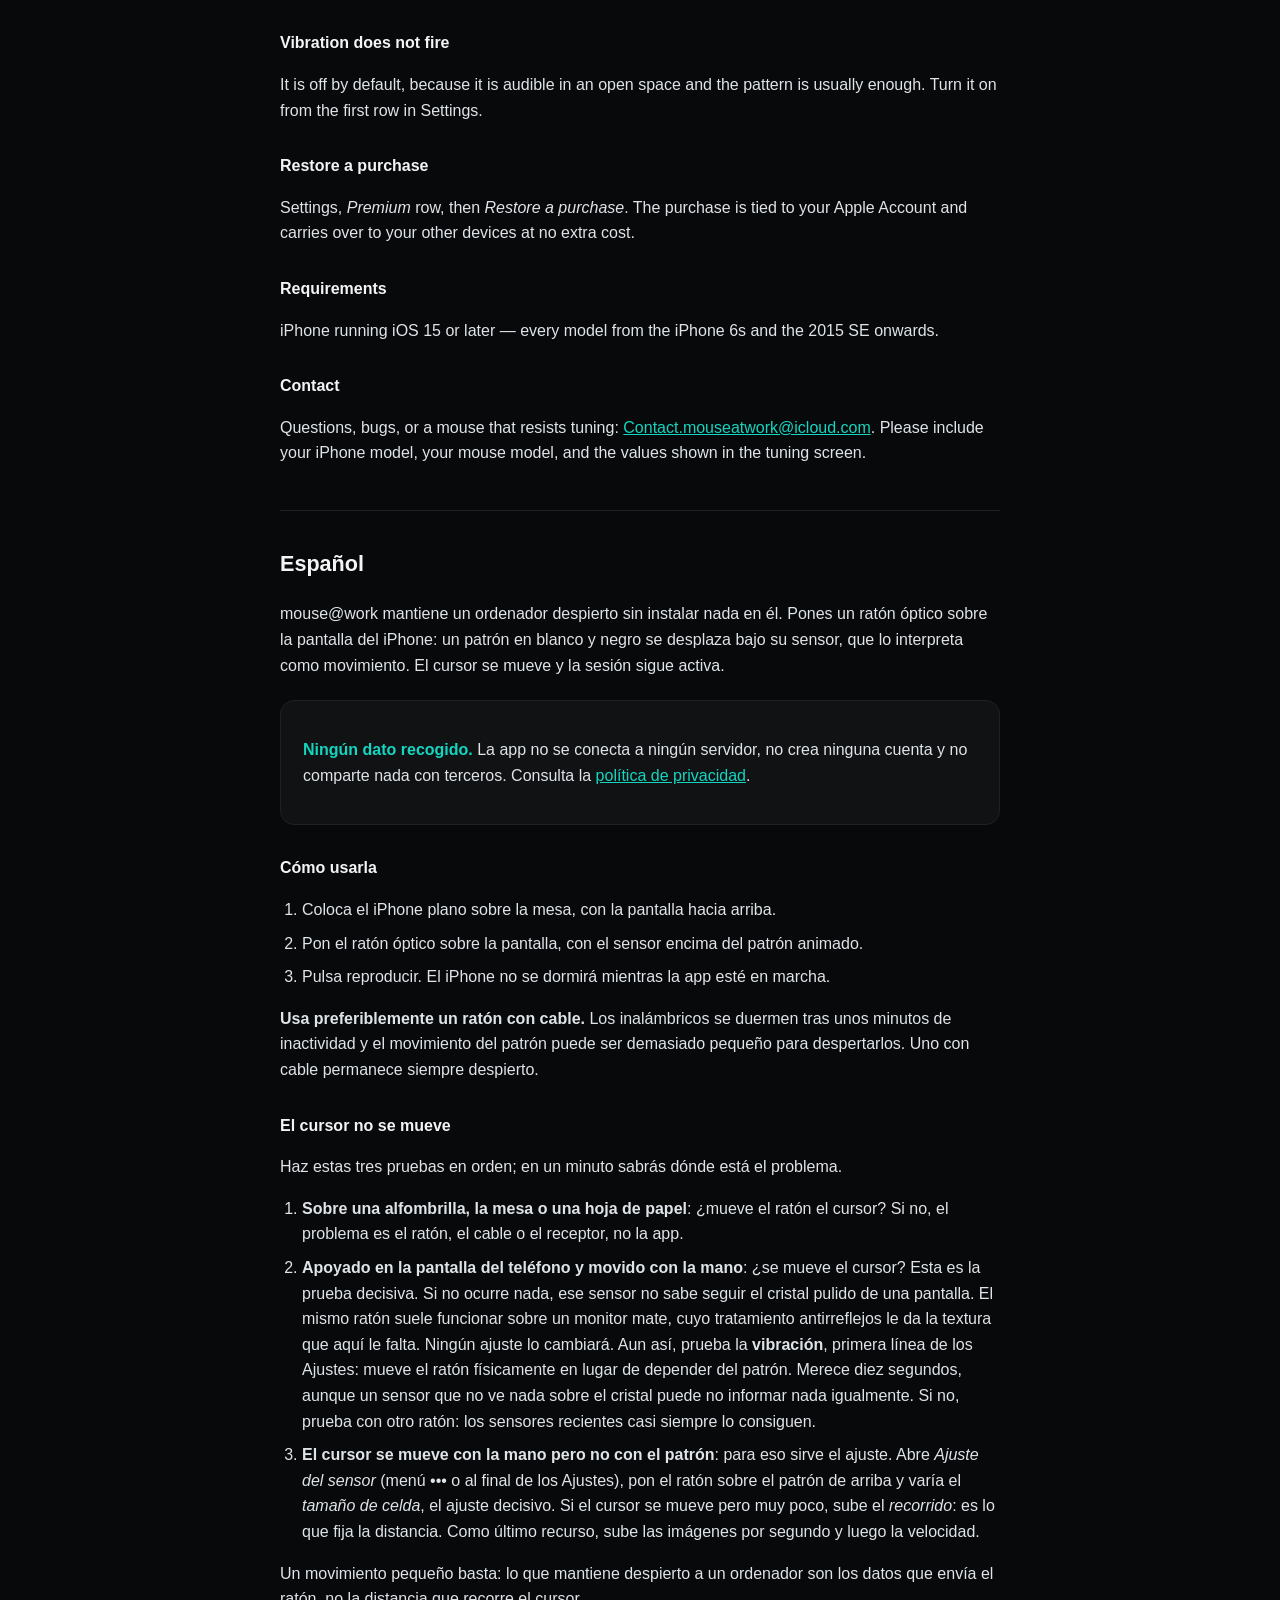
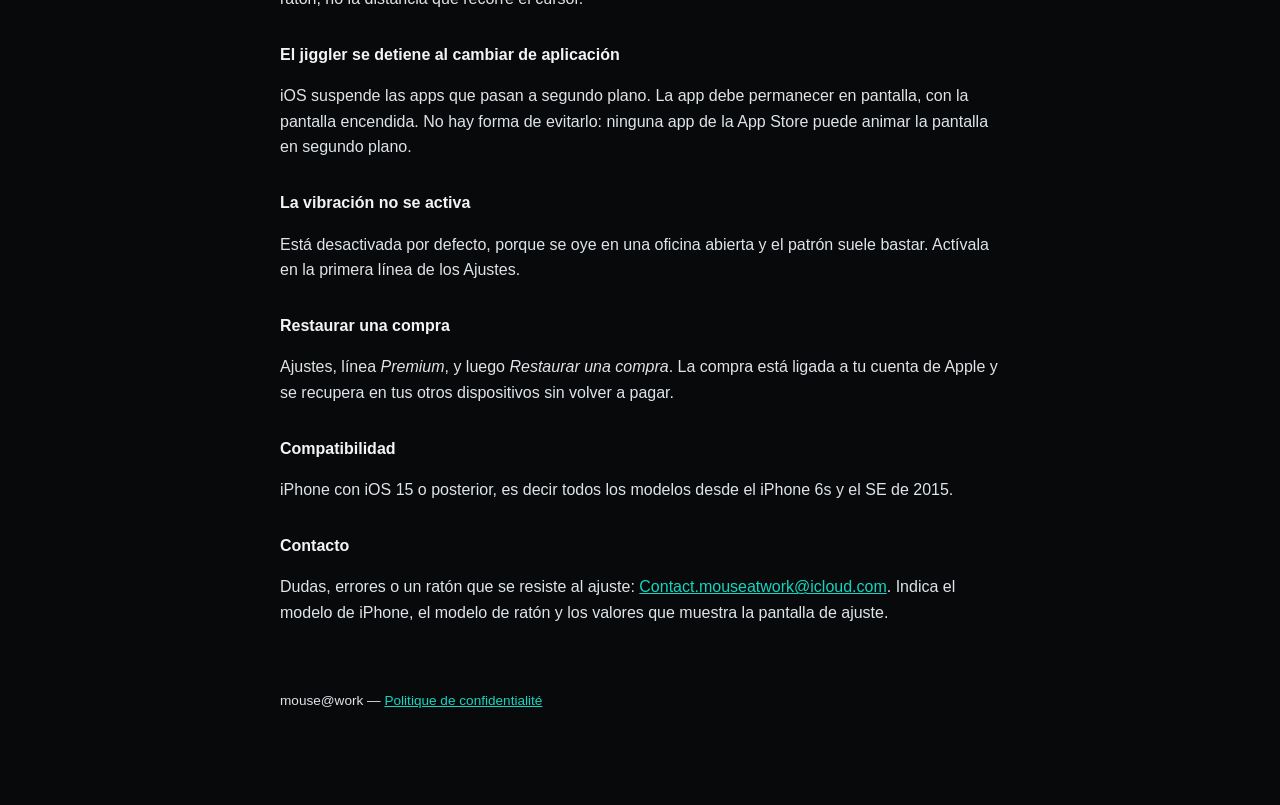
==== commit 35cffee6: "La vibration présentée comme recours sur verre brillant La page d'assistance affirmait qu'une souris" ====
--- a/index.html
+++ b/index.html
@@ -51,9 +51,11 @@
     <li><strong>Posée sur l'écran du téléphone, déplacée à la main</strong> : le curseur bouge-t-il ?
     C'est le test décisif. Si rien ne se passe, ce capteur ne sait pas suivre le verre poli d'un
     écran — le même modèle fonctionnera souvent sur un écran d'ordinateur mat, dont le traitement
-    antireflet lui donne la texture qui lui manque ici. Aucun réglage de l'app n'y changera rien, et
-    la vibration non plus, faute d'image exploitable. Essayez une autre souris : les capteurs
-    récents y parviennent presque toujours.</li>
+    antireflet lui donne la texture qui lui manque ici. Aucun réglage de calage n'y changera rien.
+    Essayez tout de même la <strong>vibration</strong>, première ligne des Réglages : elle déplace
+    physiquement la souris au lieu de compter sur le motif. Le test vaut dix secondes, même si un
+    capteur qui ne voit rien sur le verre risque de ne rien rapporter non plus. Sinon, essayez une
+    autre souris : les capteurs récents y parviennent presque toujours.</li>
     <li><strong>Le curseur bouge à la main mais pas avec le motif</strong> : c'est là que le calage
     sert. Ouvrez <em>Calage du capteur</em> (menu ••• ou bas des Réglages), posez la souris sur le
     motif affiché en haut et faites varier la <em>taille de cellule</em>, réglage déterminant. Si le
@@ -115,8 +117,11 @@
     <li><strong>Resting on the phone screen, moved by hand</strong>: does the cursor move? This is
     the decisive test. If nothing happens, that sensor cannot track the polished glass of a screen.
     The same mouse will often work on a matte computer display, whose anti-glare coating gives it
-    the texture it lacks here. No setting in the app will change that, and neither will vibration,
-    for want of a usable image. Try another mouse: recent sensors almost always manage it.</li>
+    the texture it lacks here. No tuning setting will change that.
+    Still, try <strong>vibration</strong>, the first row in Settings: it moves the mouse physically
+    instead of relying on the pattern. It is worth ten seconds, though a sensor that sees nothing on
+    glass may report nothing either way. Otherwise try another mouse: recent sensors almost always
+    manage it.</li>
     <li><strong>The cursor moves by hand but not with the pattern</strong>: this is what tuning is
     for. Open <em>Sensor tuning</em> (••• menu, or the bottom of Settings), rest the mouse on the
     pattern shown at the top and vary the <em>cell size</em>, the setting that matters most. If the
@@ -178,9 +183,11 @@
     <li><strong>Apoyado en la pantalla del teléfono y movido con la mano</strong>: ¿se mueve el
     cursor? Esta es la prueba decisiva. Si no ocurre nada, ese sensor no sabe seguir el cristal
     pulido de una pantalla. El mismo ratón suele funcionar sobre un monitor mate, cuyo tratamiento
-    antirreflejos le da la textura que aquí le falta. Ningún ajuste de la app lo cambiará, ni
-    tampoco la vibración, al no haber imagen aprovechable. Prueba con otro ratón: los sensores
-    recientes casi siempre lo consiguen.</li>
+    antirreflejos le da la textura que aquí le falta. Ningún ajuste lo cambiará.
+    Aun así, prueba la <strong>vibración</strong>, primera línea de los Ajustes: mueve el ratón
+    físicamente en lugar de depender del patrón. Merece diez segundos, aunque un sensor que no ve
+    nada sobre el cristal puede no informar nada igualmente. Si no, prueba con otro ratón: los
+    sensores recientes casi siempre lo consiguen.</li>
     <li><strong>El cursor se mueve con la mano pero no con el patrón</strong>: para eso sirve el
     ajuste. Abre <em>Ajuste del sensor</em> (menú ••• o al final de los Ajustes), pon el ratón sobre
     el patrón de arriba y varía el <em>tamaño de celda</em>, el ajuste decisivo. Si el cursor se
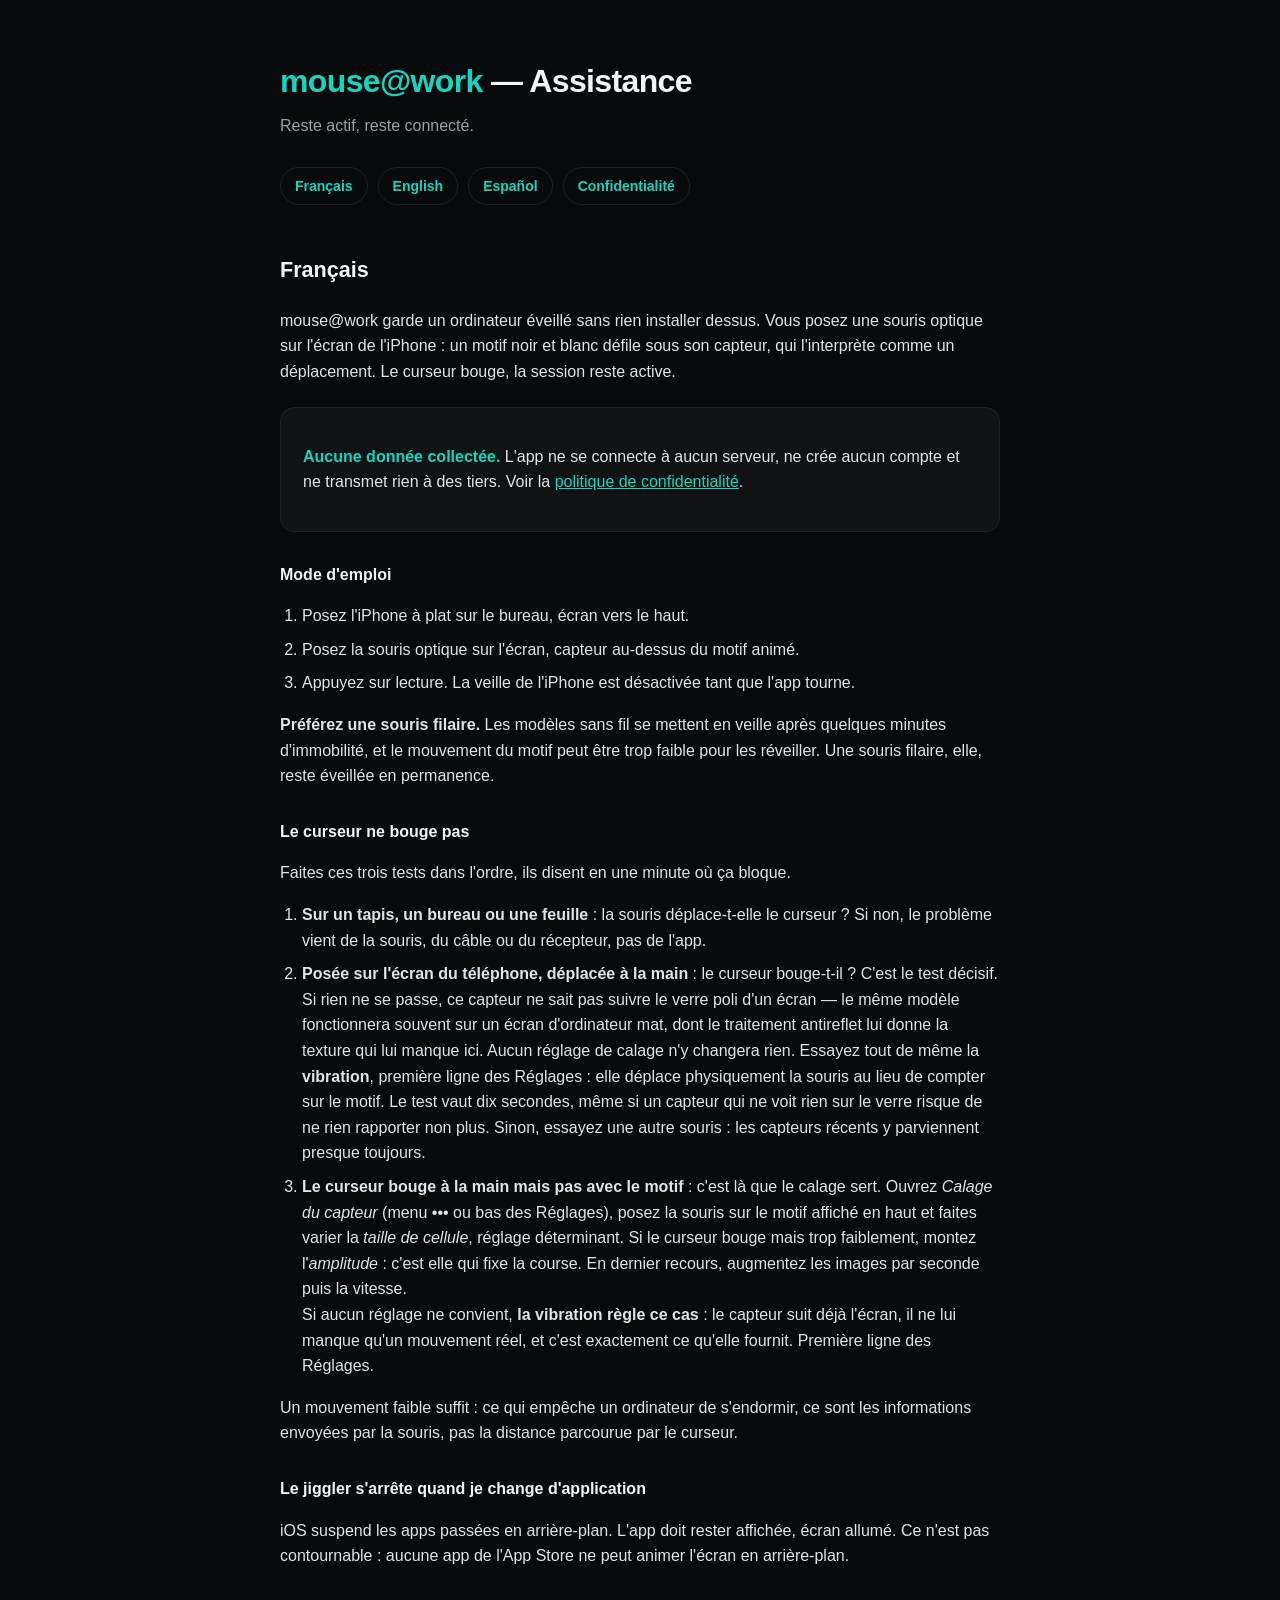
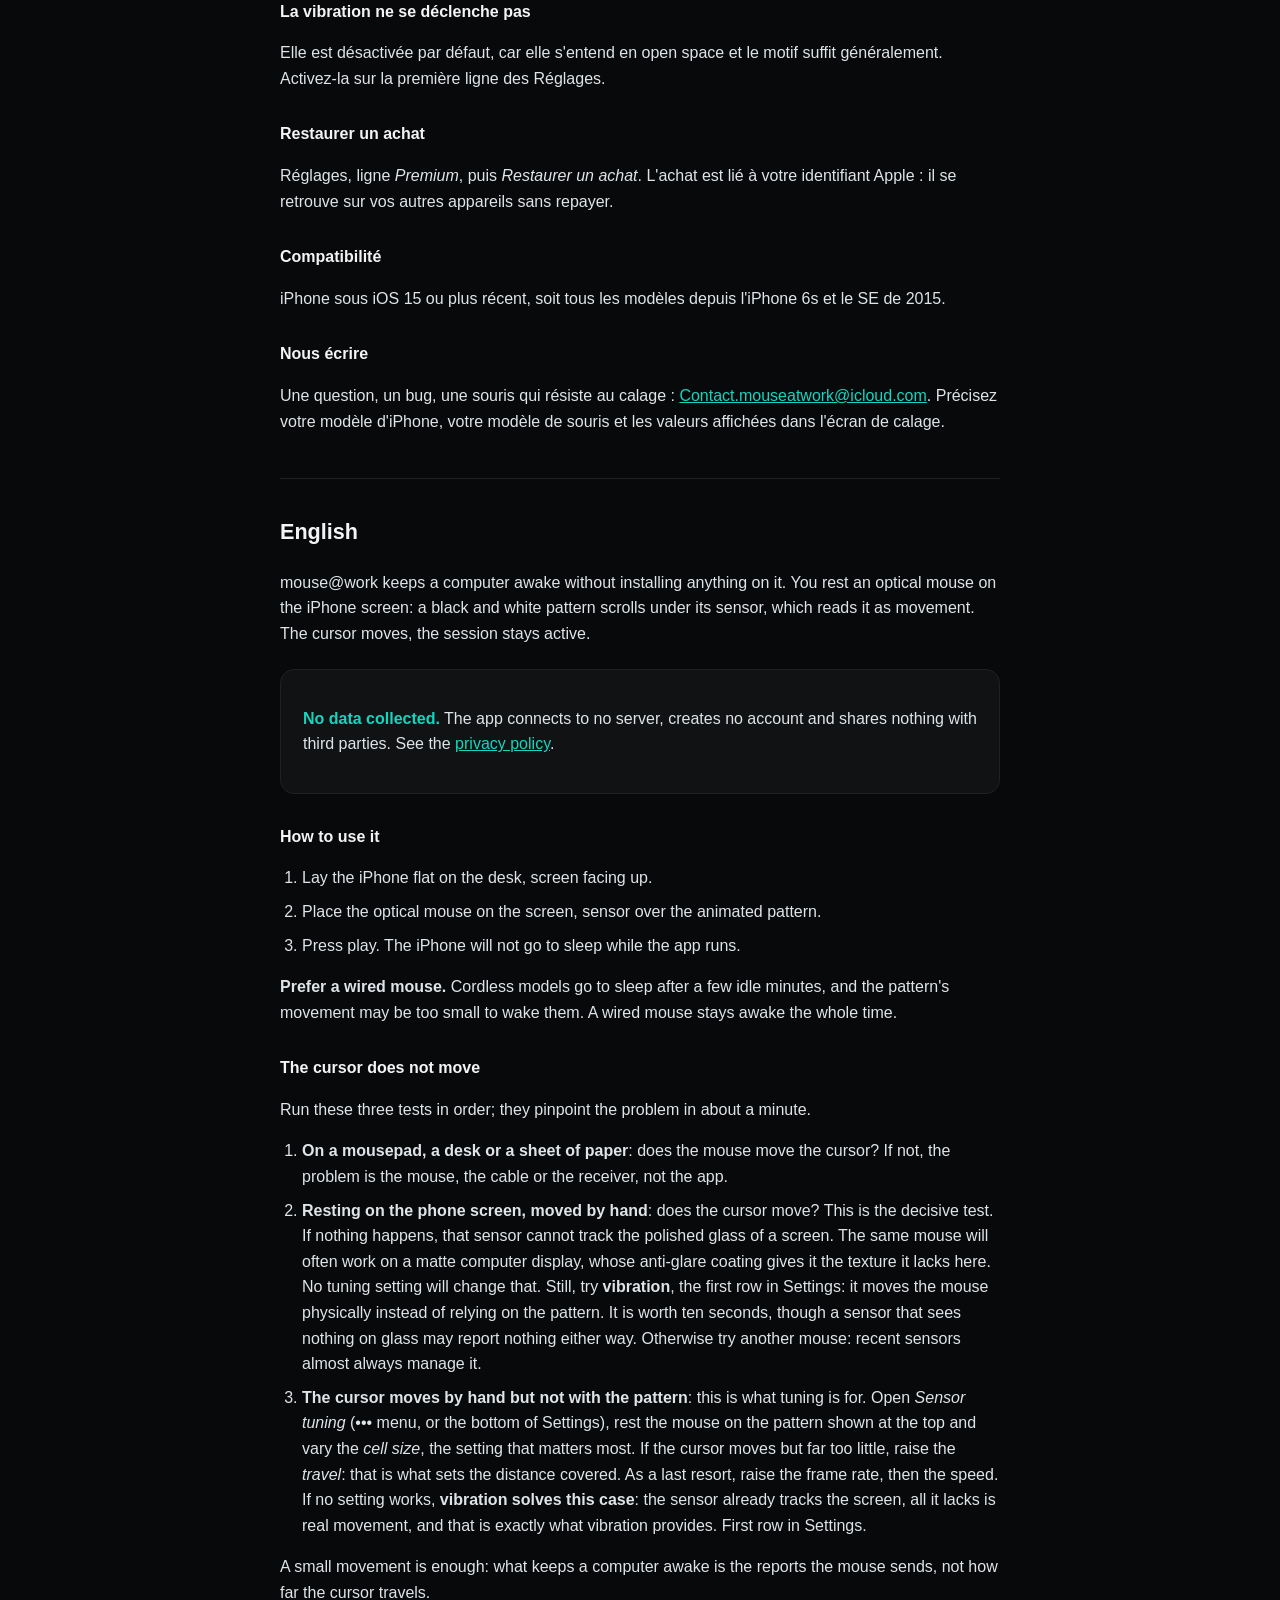
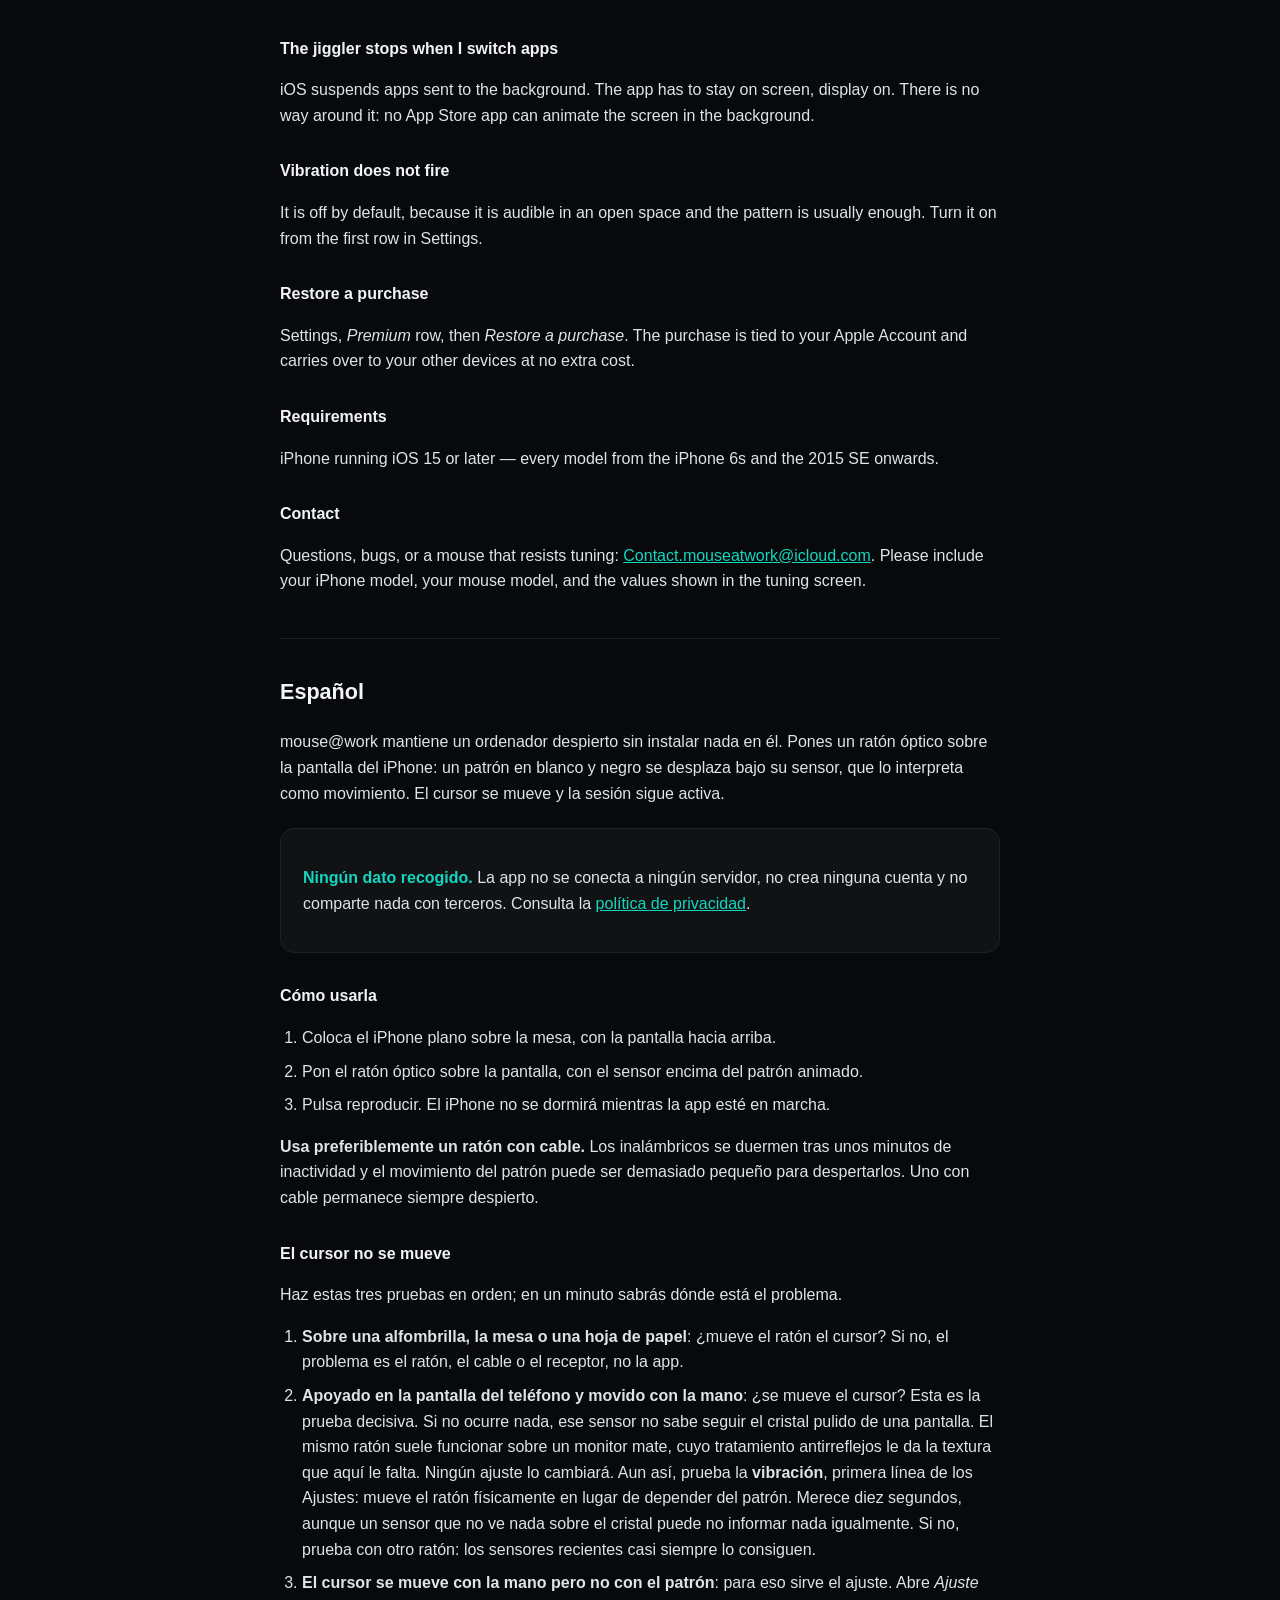
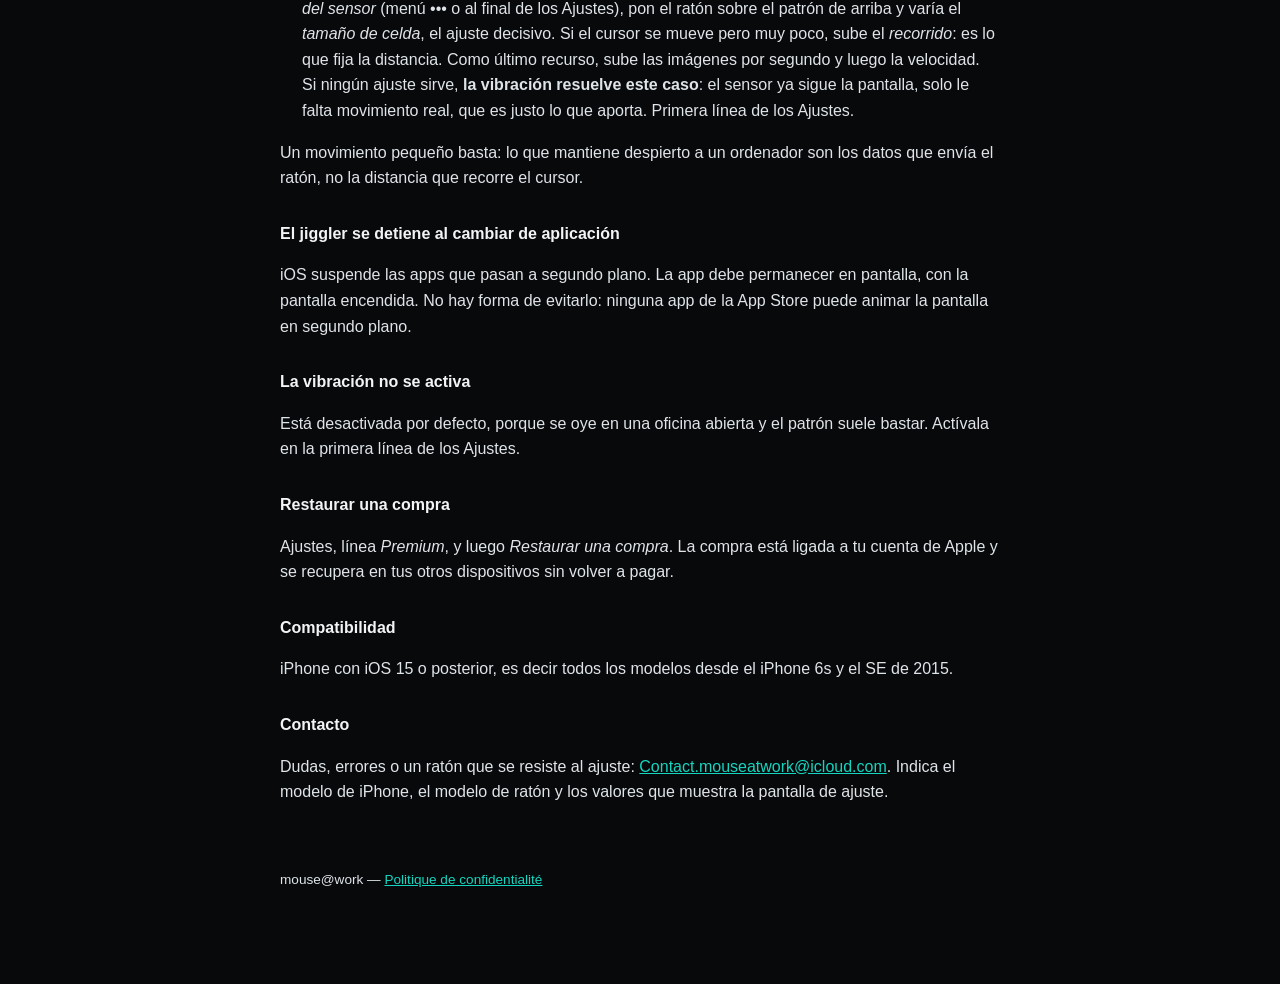
==== commit 220381e7: "La vibration remonte dans la branche où elle est prouvée Retour d'usage : sur une vieille souris App" ====
--- a/index.html
+++ b/index.html
@@ -60,7 +60,10 @@
     sert. Ouvrez <em>Calage du capteur</em> (menu ••• ou bas des Réglages), posez la souris sur le
     motif affiché en haut et faites varier la <em>taille de cellule</em>, réglage déterminant. Si le
     curseur bouge mais trop faiblement, montez l'<em>amplitude</em> : c'est elle qui fixe la course.
-    En dernier recours, augmentez les images par seconde puis la vitesse.</li>
+    En dernier recours, augmentez les images par seconde puis la vitesse.
+    <br>Si aucun réglage ne convient, <strong>la vibration règle ce cas</strong> : le capteur suit
+    déjà l'écran, il ne lui manque qu'un mouvement réel, et c'est exactement ce qu'elle fournit.
+    Première ligne des Réglages.</li>
   </ol>
   <p>Un mouvement faible suffit : ce qui empêche un ordinateur de s'endormir, ce sont les
   informations envoyées par la souris, pas la distance parcourue par le curseur.</p>
@@ -126,7 +129,10 @@
     for. Open <em>Sensor tuning</em> (••• menu, or the bottom of Settings), rest the mouse on the
     pattern shown at the top and vary the <em>cell size</em>, the setting that matters most. If the
     cursor moves but far too little, raise the <em>travel</em>: that is what sets the distance
-    covered. As a last resort, raise the frame rate, then the speed.</li>
+    covered. As a last resort, raise the frame rate, then the speed.
+    <br>If no setting works, <strong>vibration solves this case</strong>: the sensor already tracks
+    the screen, all it lacks is real movement, and that is exactly what vibration provides. First
+    row in Settings.</li>
   </ol>
   <p>A small movement is enough: what keeps a computer awake is the reports the mouse sends, not
   how far the cursor travels.</p>
@@ -192,7 +198,10 @@
     ajuste. Abre <em>Ajuste del sensor</em> (menú ••• o al final de los Ajustes), pon el ratón sobre
     el patrón de arriba y varía el <em>tamaño de celda</em>, el ajuste decisivo. Si el cursor se
     mueve pero muy poco, sube el <em>recorrido</em>: es lo que fija la distancia. Como último
-    recurso, sube las imágenes por segundo y luego la velocidad.</li>
+    recurso, sube las imágenes por segundo y luego la velocidad.
+    <br>Si ningún ajuste sirve, <strong>la vibración resuelve este caso</strong>: el sensor ya sigue
+    la pantalla, solo le falta movimiento real, que es justo lo que aporta. Primera línea de los
+    Ajustes.</li>
   </ol>
   <p>Un movimiento pequeño basta: lo que mantiene despierto a un ordenador son los datos que envía
   el ratón, no la distancia que recorre el cursor.</p>
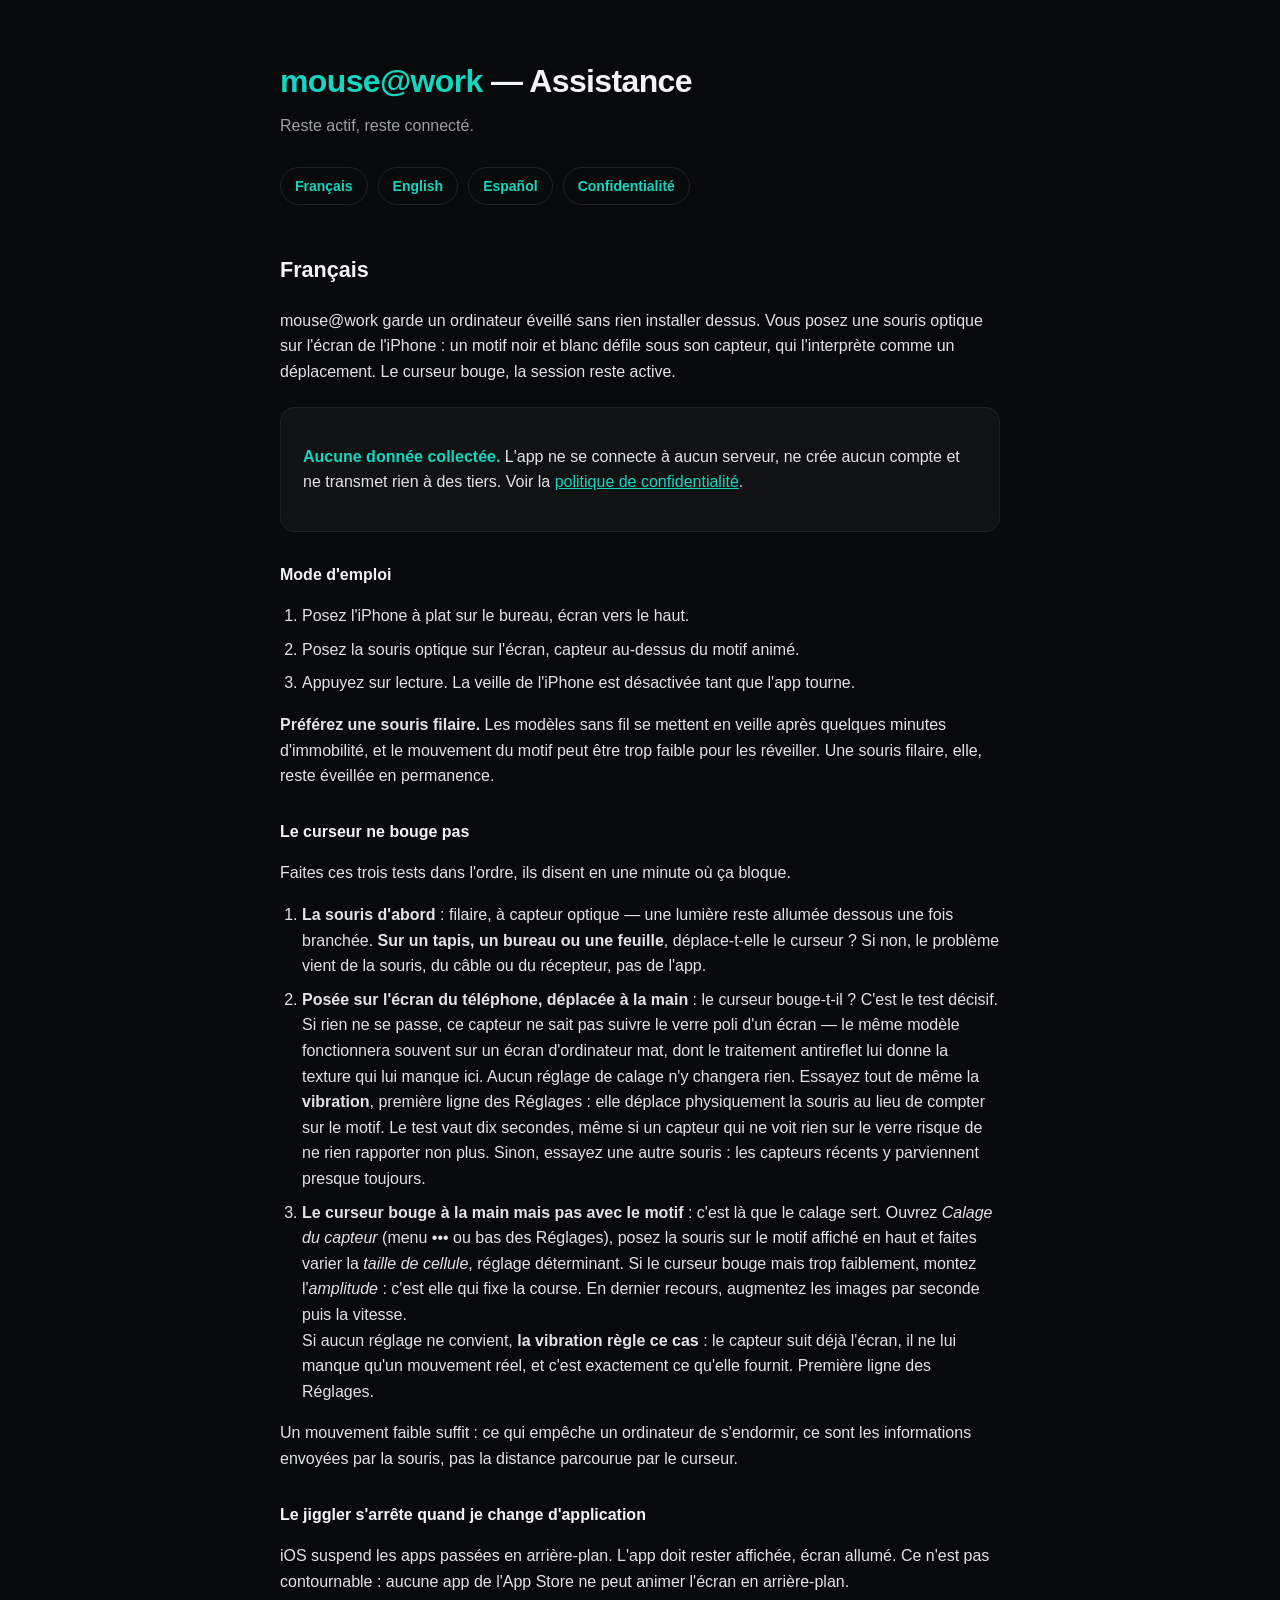
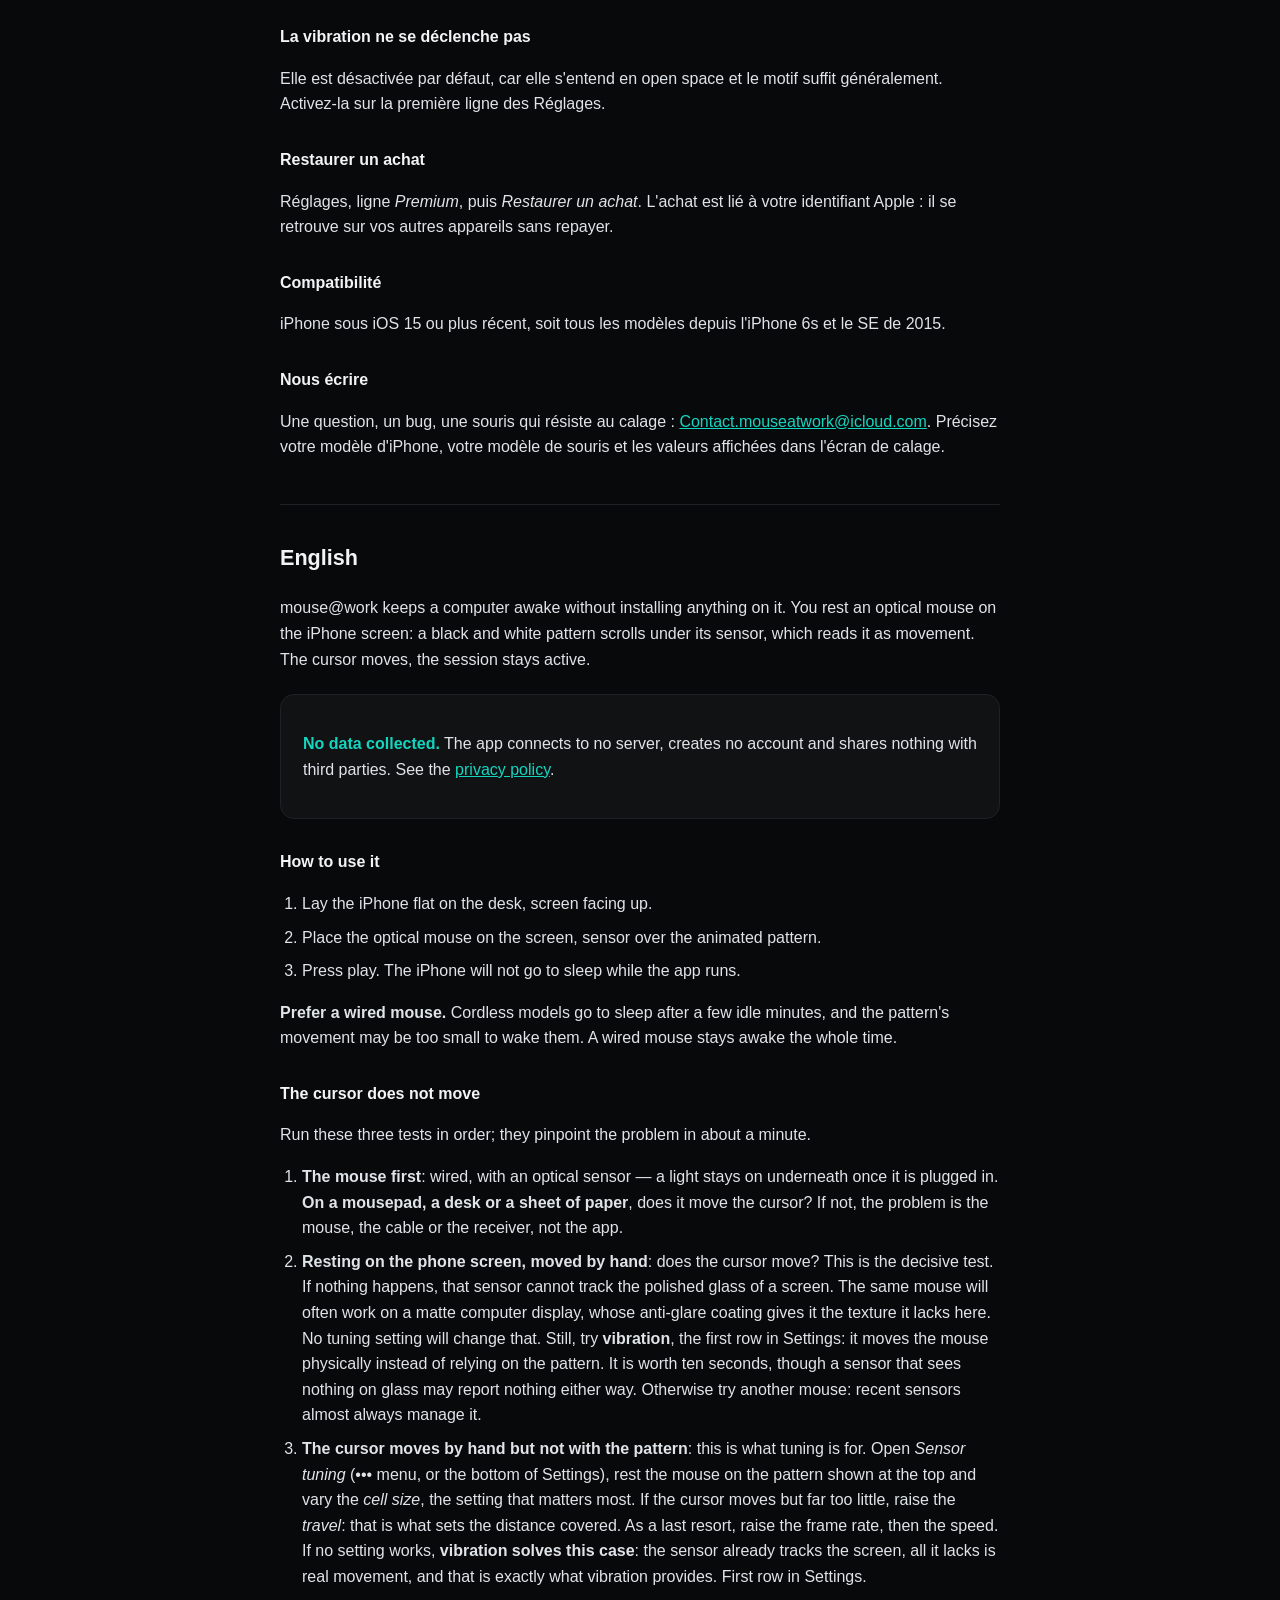
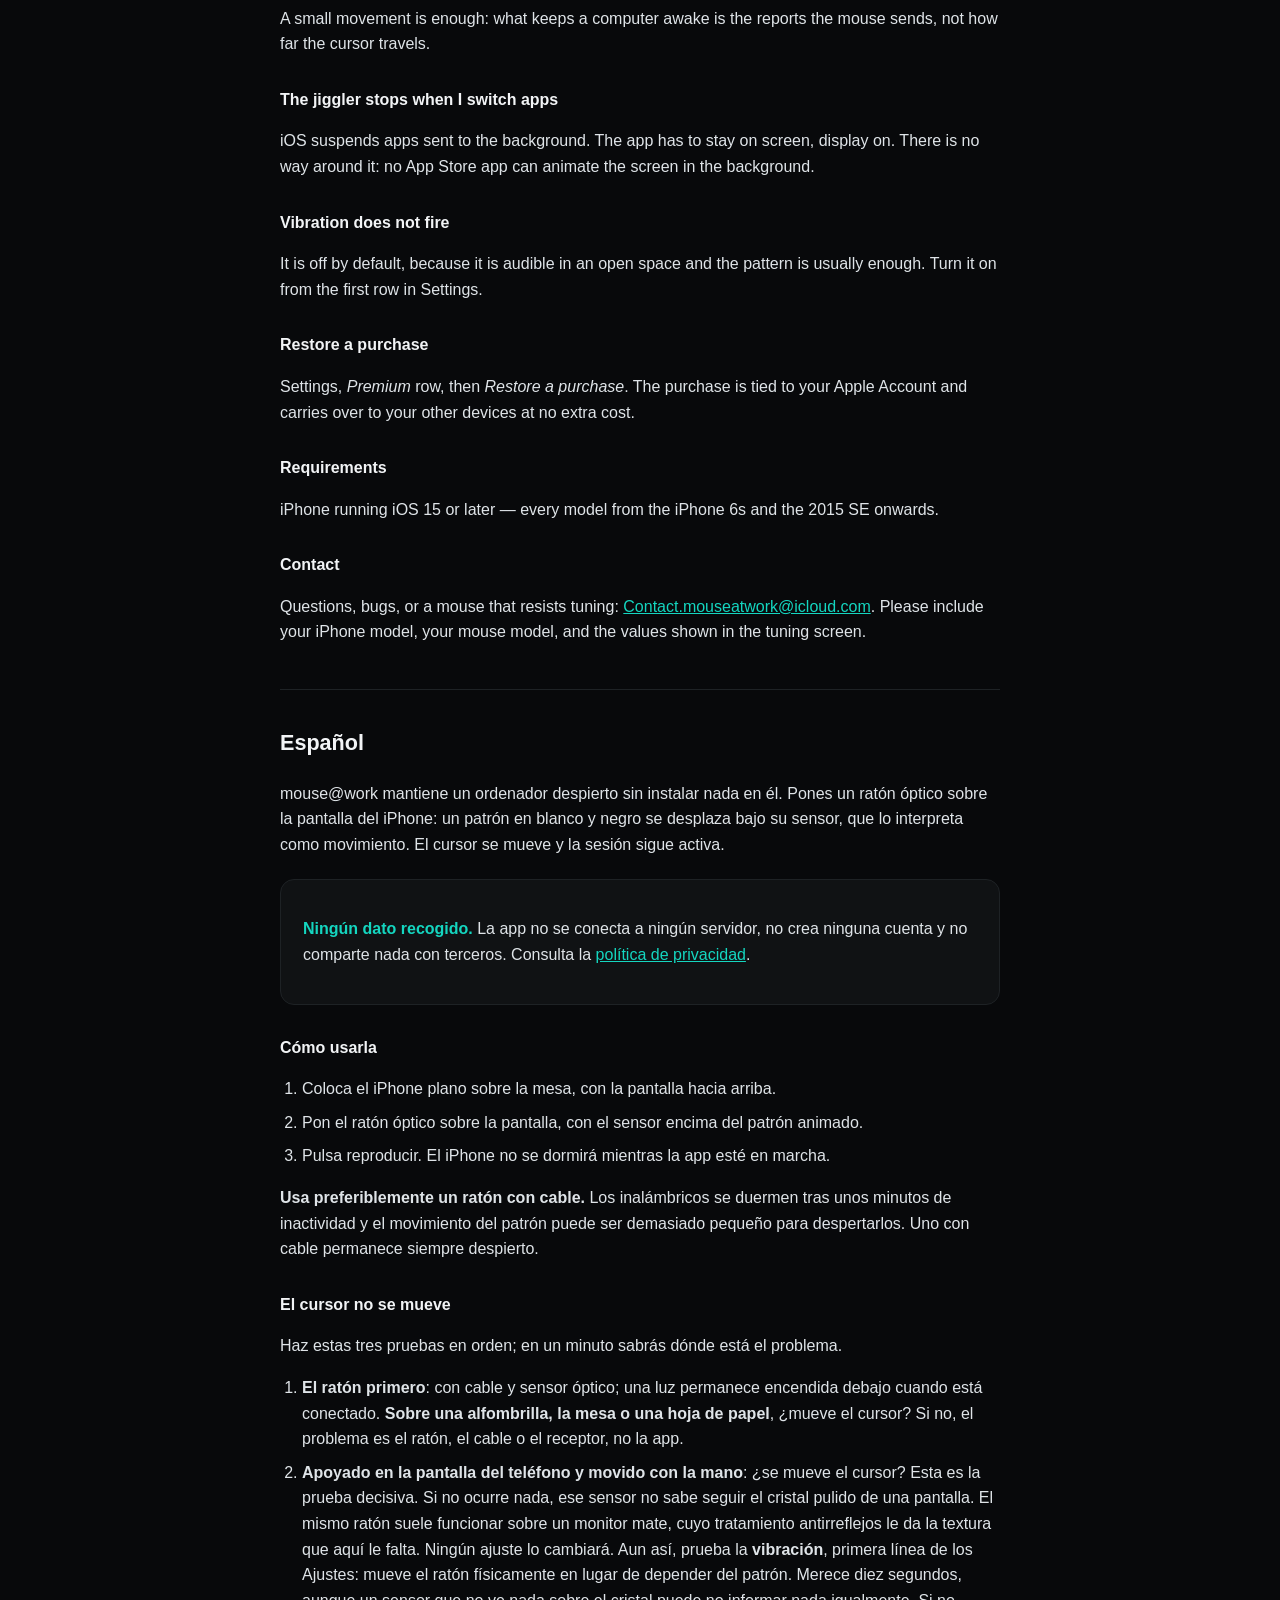
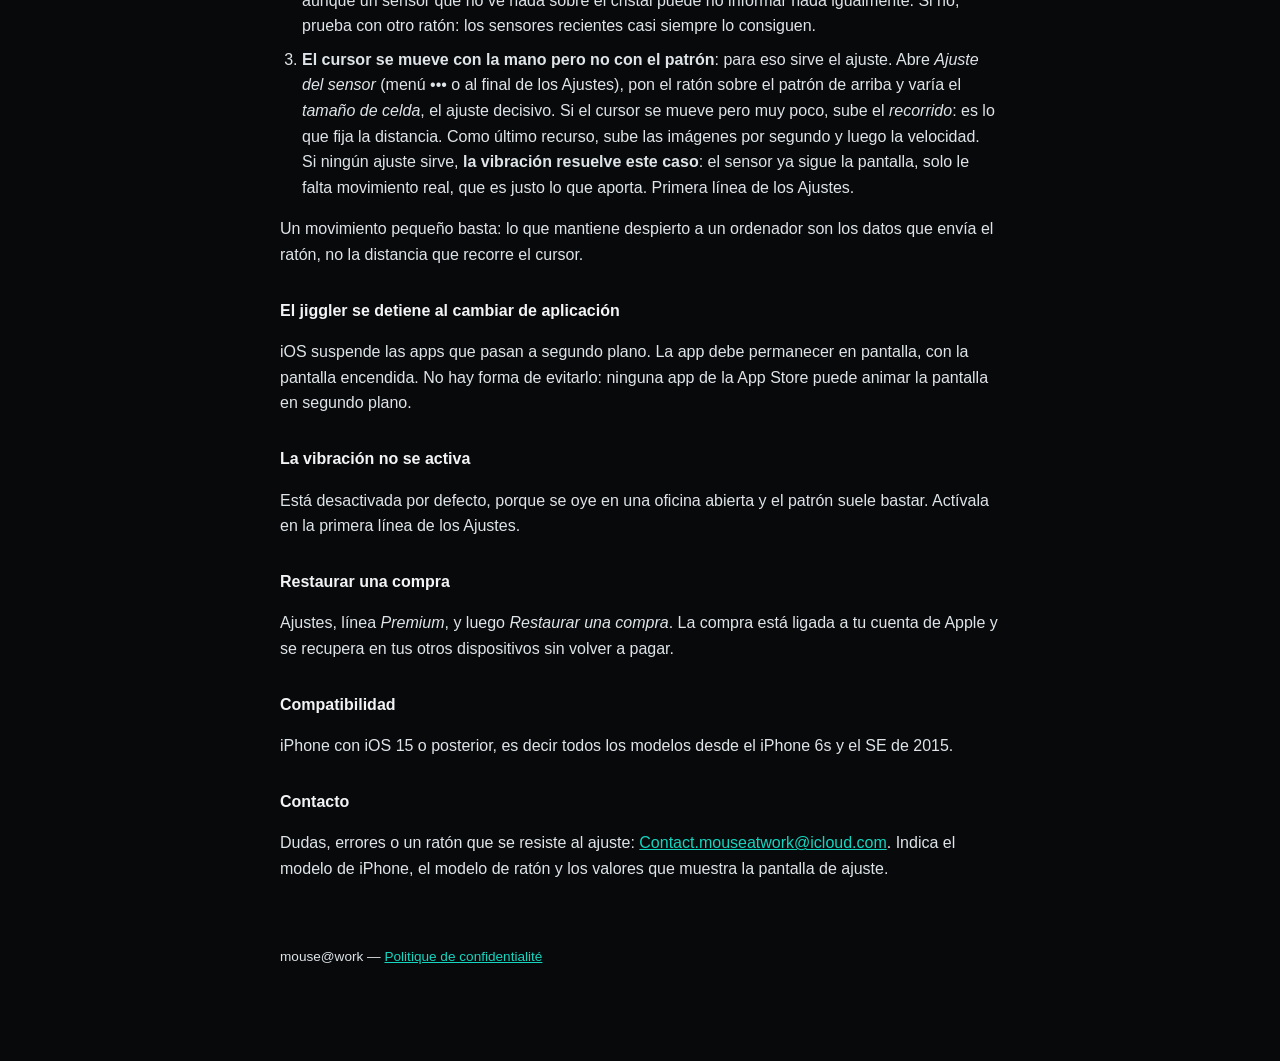
==== commit 9a854b9d: "Contrôle de la souris en tête du diagnostic Filaire, à capteur optique, reconnaissable à la lumière " ====
--- a/index.html
+++ b/index.html
@@ -46,8 +46,10 @@
   <h3>Le curseur ne bouge pas</h3>
   <p>Faites ces trois tests dans l'ordre, ils disent en une minute où ça bloque.</p>
   <ol>
-    <li><strong>Sur un tapis, un bureau ou une feuille</strong> : la souris déplace-t-elle le
-    curseur ? Si non, le problème vient de la souris, du câble ou du récepteur, pas de l'app.</li>
+    <li><strong>La souris d'abord</strong> : filaire, à capteur optique — une lumière reste
+    allumée dessous une fois branchée. <strong>Sur un tapis, un bureau ou une feuille</strong>,
+    déplace-t-elle le curseur ? Si non, le problème vient de la souris, du câble ou du récepteur,
+    pas de l'app.</li>
     <li><strong>Posée sur l'écran du téléphone, déplacée à la main</strong> : le curseur bouge-t-il ?
     C'est le test décisif. Si rien ne se passe, ce capteur ne sait pas suivre le verre poli d'un
     écran — le même modèle fonctionnera souvent sur un écran d'ordinateur mat, dont le traitement
@@ -115,8 +117,10 @@
   <h3>The cursor does not move</h3>
   <p>Run these three tests in order; they pinpoint the problem in about a minute.</p>
   <ol>
-    <li><strong>On a mousepad, a desk or a sheet of paper</strong>: does the mouse move the cursor?
-    If not, the problem is the mouse, the cable or the receiver, not the app.</li>
+    <li><strong>The mouse first</strong>: wired, with an optical sensor — a light stays on
+    underneath once it is plugged in. <strong>On a mousepad, a desk or a sheet of paper</strong>,
+    does it move the cursor? If not, the problem is the mouse, the cable or the receiver, not the
+    app.</li>
     <li><strong>Resting on the phone screen, moved by hand</strong>: does the cursor move? This is
     the decisive test. If nothing happens, that sensor cannot track the polished glass of a screen.
     The same mouse will often work on a matte computer display, whose anti-glare coating gives it
@@ -184,8 +188,10 @@
   <h3>El cursor no se mueve</h3>
   <p>Haz estas tres pruebas en orden; en un minuto sabrás dónde está el problema.</p>
   <ol>
-    <li><strong>Sobre una alfombrilla, la mesa o una hoja de papel</strong>: ¿mueve el ratón el
-    cursor? Si no, el problema es el ratón, el cable o el receptor, no la app.</li>
+    <li><strong>El ratón primero</strong>: con cable y sensor óptico; una luz permanece
+    encendida debajo cuando está conectado. <strong>Sobre una alfombrilla, la mesa o una hoja de
+    papel</strong>, ¿mueve el cursor? Si no, el problema es el ratón, el cable o el receptor, no la
+    app.</li>
     <li><strong>Apoyado en la pantalla del teléfono y movido con la mano</strong>: ¿se mueve el
     cursor? Esta es la prueba decisiva. Si no ocurre nada, ese sensor no sabe seguir el cristal
     pulido de una pantalla. El mismo ratón suele funcionar sobre un monitor mate, cuyo tratamiento
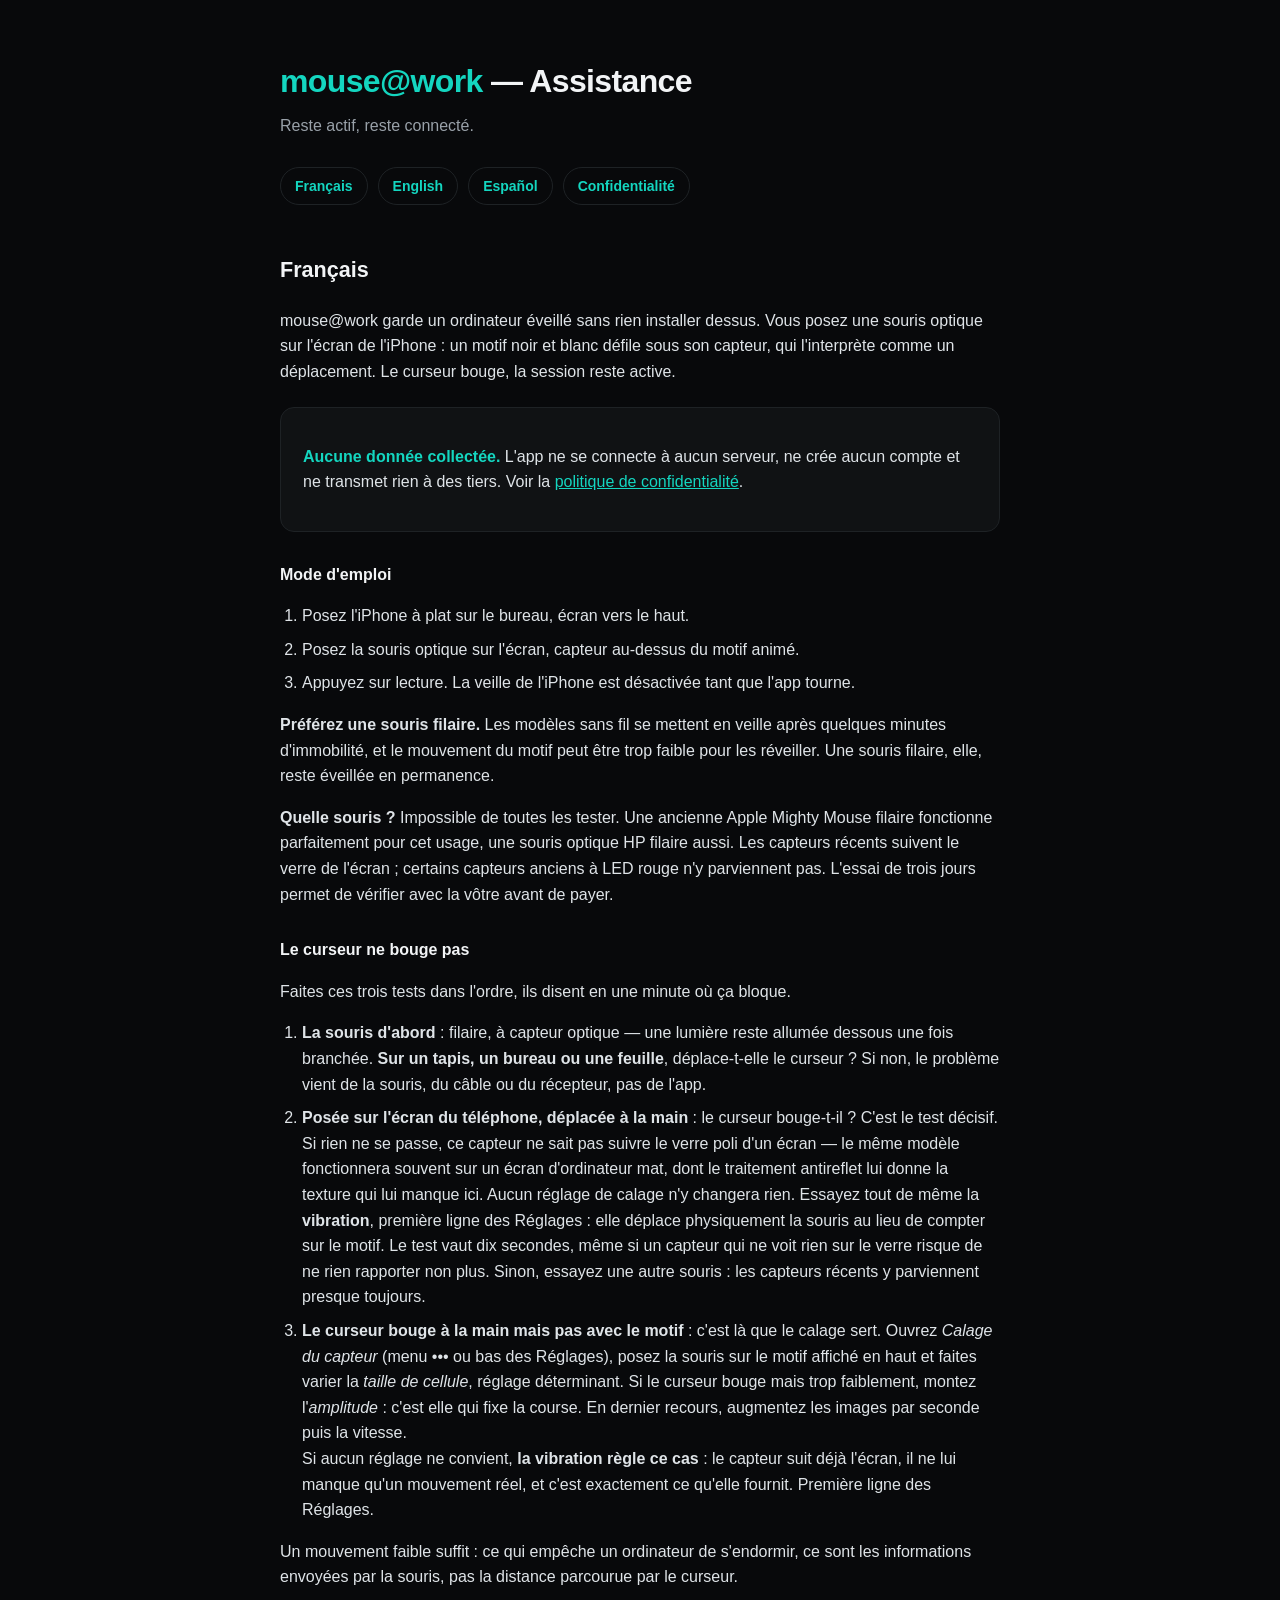
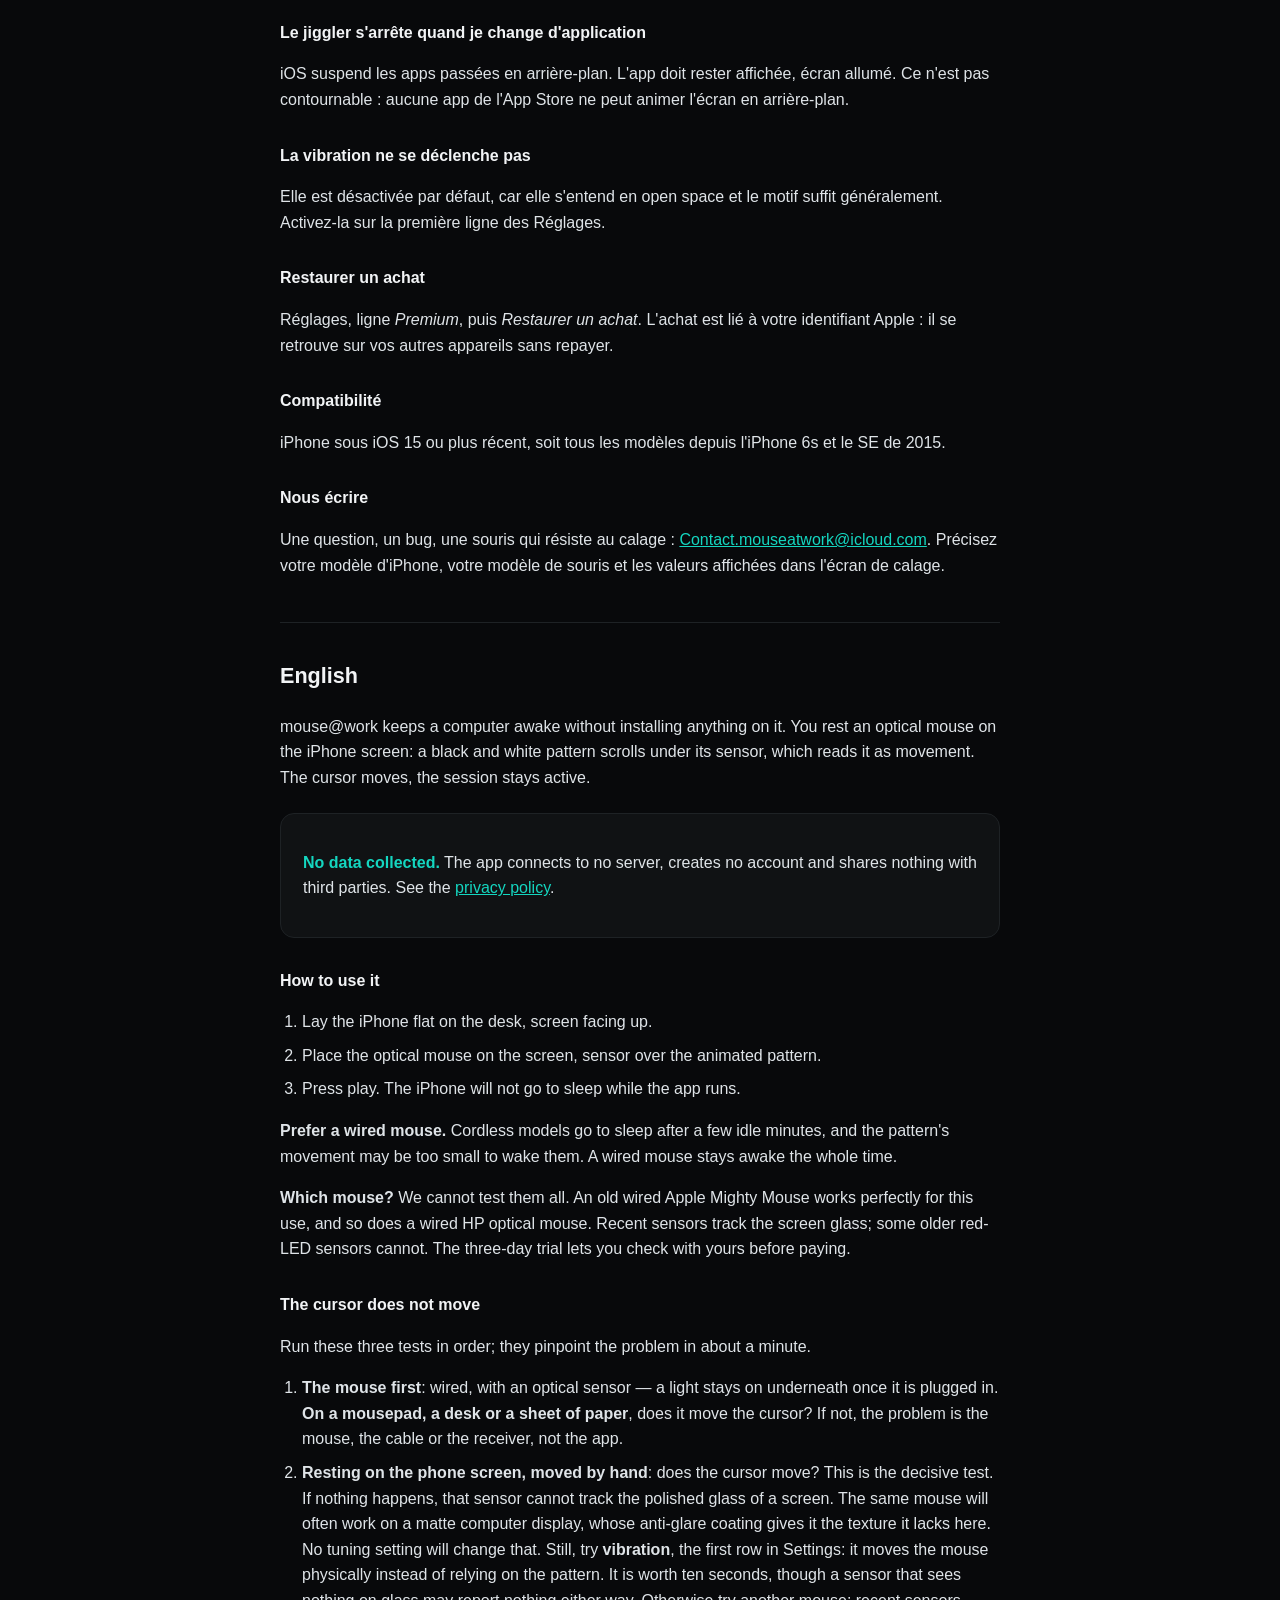
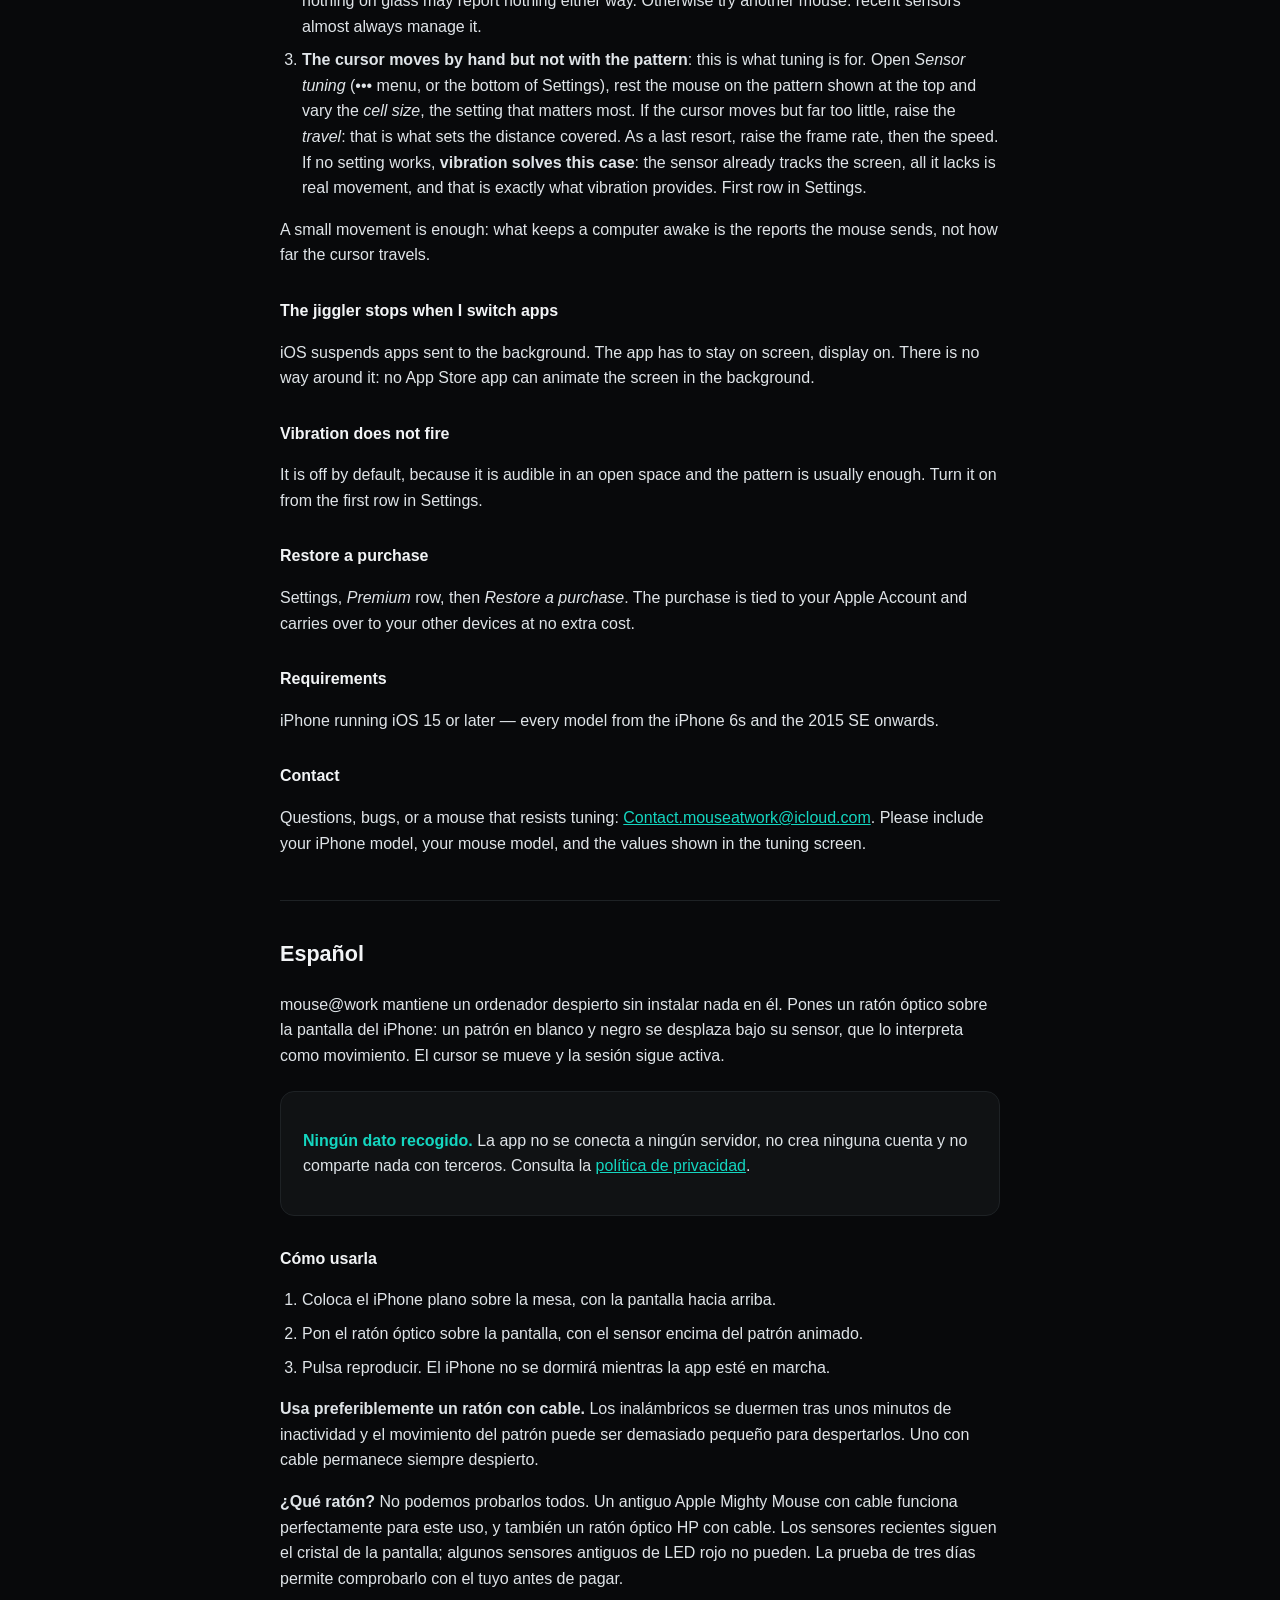
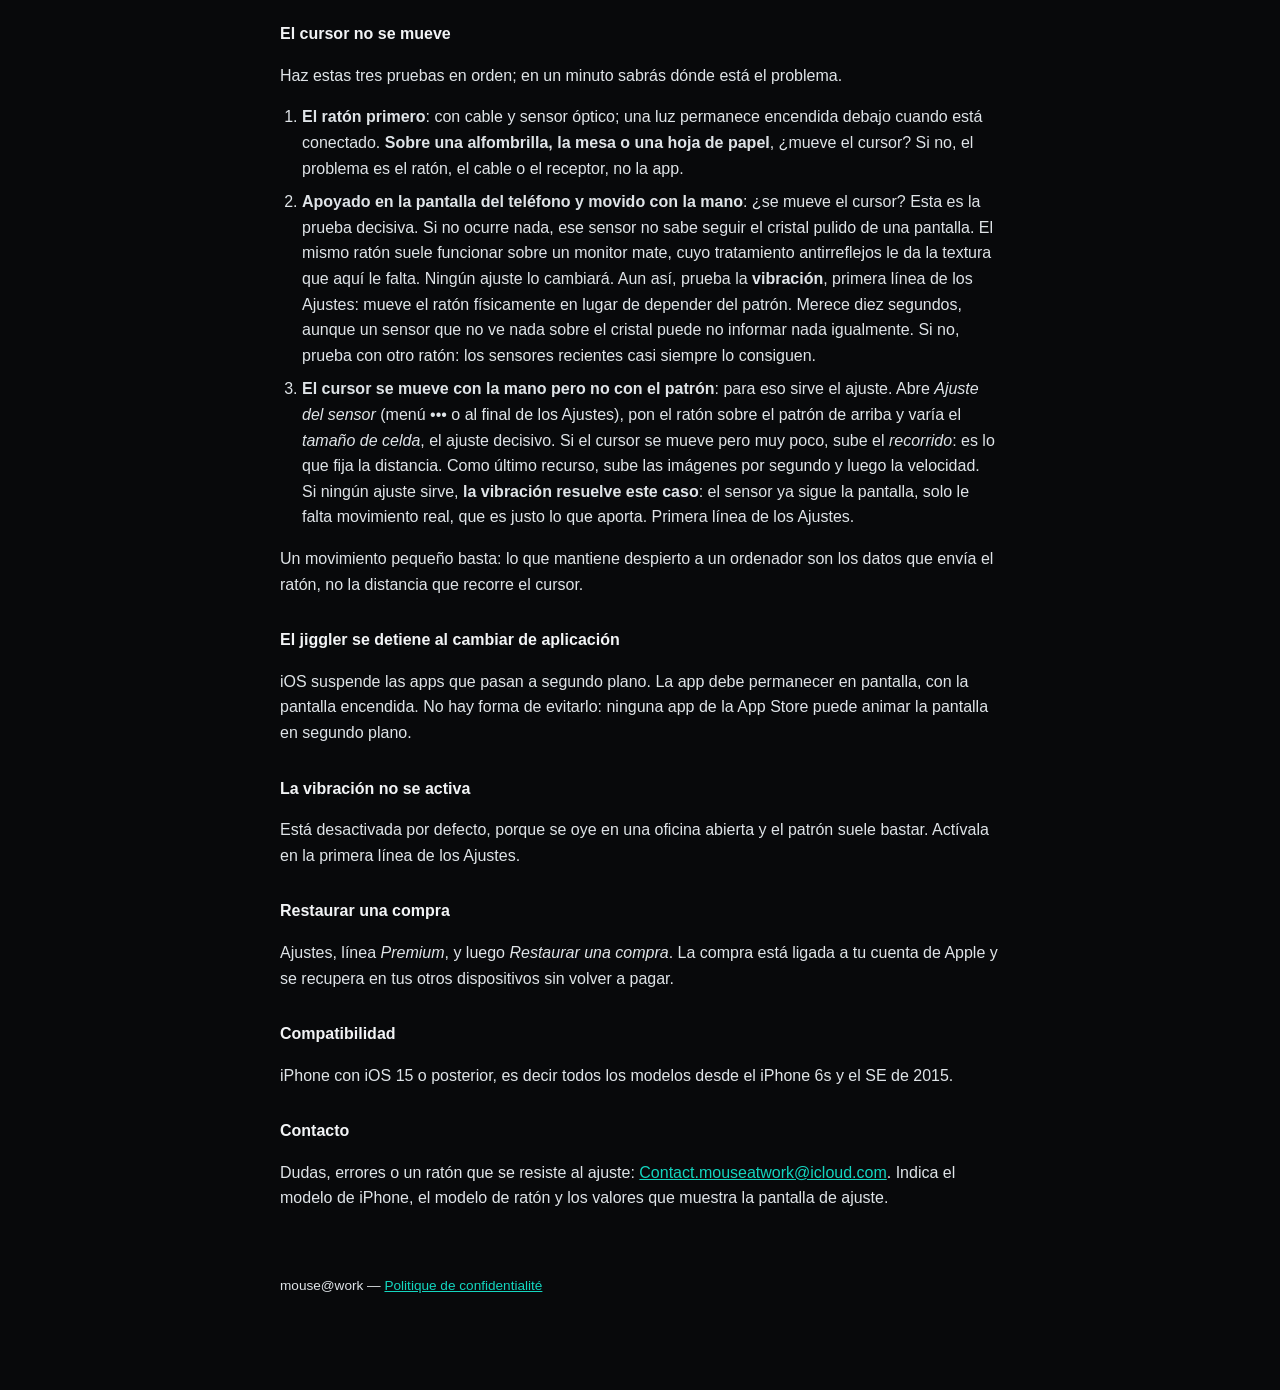
==== commit 9bebc2cb: "FAQ : quelle souris fonctionne Placée en tête, parce que c'est la question qu'on se pose avant même " ====
--- a/index.html
+++ b/index.html
@@ -42,6 +42,10 @@
   <p><strong>Préférez une souris filaire.</strong> Les modèles sans fil se mettent en veille après
   quelques minutes d'immobilité, et le mouvement du motif peut être trop faible pour les réveiller.
   Une souris filaire, elle, reste éveillée en permanence.</p>
+  <p><strong>Quelle souris ?</strong> Impossible de toutes les tester. Une ancienne Apple Mighty
+  Mouse filaire fonctionne parfaitement pour cet usage, une souris optique HP filaire aussi. Les
+  capteurs récents suivent le verre de l'écran ; certains capteurs anciens à LED rouge n'y
+  parviennent pas. L'essai de trois jours permet de vérifier avec la vôtre avant de payer.</p>
 
   <h3>Le curseur ne bouge pas</h3>
   <p>Faites ces trois tests dans l'ordre, ils disent en une minute où ça bloque.</p>
@@ -113,6 +117,10 @@
   <p><strong>Prefer a wired mouse.</strong> Cordless models go to sleep after a few idle minutes,
   and the pattern's movement may be too small to wake them. A wired mouse stays awake the whole
   time.</p>
+  <p><strong>Which mouse?</strong> We cannot test them all. An old wired Apple Mighty Mouse works
+  perfectly for this use, and so does a wired HP optical mouse. Recent sensors track the screen
+  glass; some older red-LED sensors cannot. The three-day trial lets you check with yours before
+  paying.</p>
 
   <h3>The cursor does not move</h3>
   <p>Run these three tests in order; they pinpoint the problem in about a minute.</p>
@@ -184,6 +192,10 @@
   <p><strong>Usa preferiblemente un ratón con cable.</strong> Los inalámbricos se duermen tras unos
   minutos de inactividad y el movimiento del patrón puede ser demasiado pequeño para despertarlos.
   Uno con cable permanece siempre despierto.</p>
+  <p><strong>¿Qué ratón?</strong> No podemos probarlos todos. Un antiguo Apple Mighty Mouse con
+  cable funciona perfectamente para este uso, y también un ratón óptico HP con cable. Los sensores
+  recientes siguen el cristal de la pantalla; algunos sensores antiguos de LED rojo no pueden. La
+  prueba de tres días permite comprobarlo con el tuyo antes de pagar.</p>
 
   <h3>El cursor no se mueve</h3>
   <p>Haz estas tres pruebas en orden; en un minuto sabrás dónde está el problema.</p>
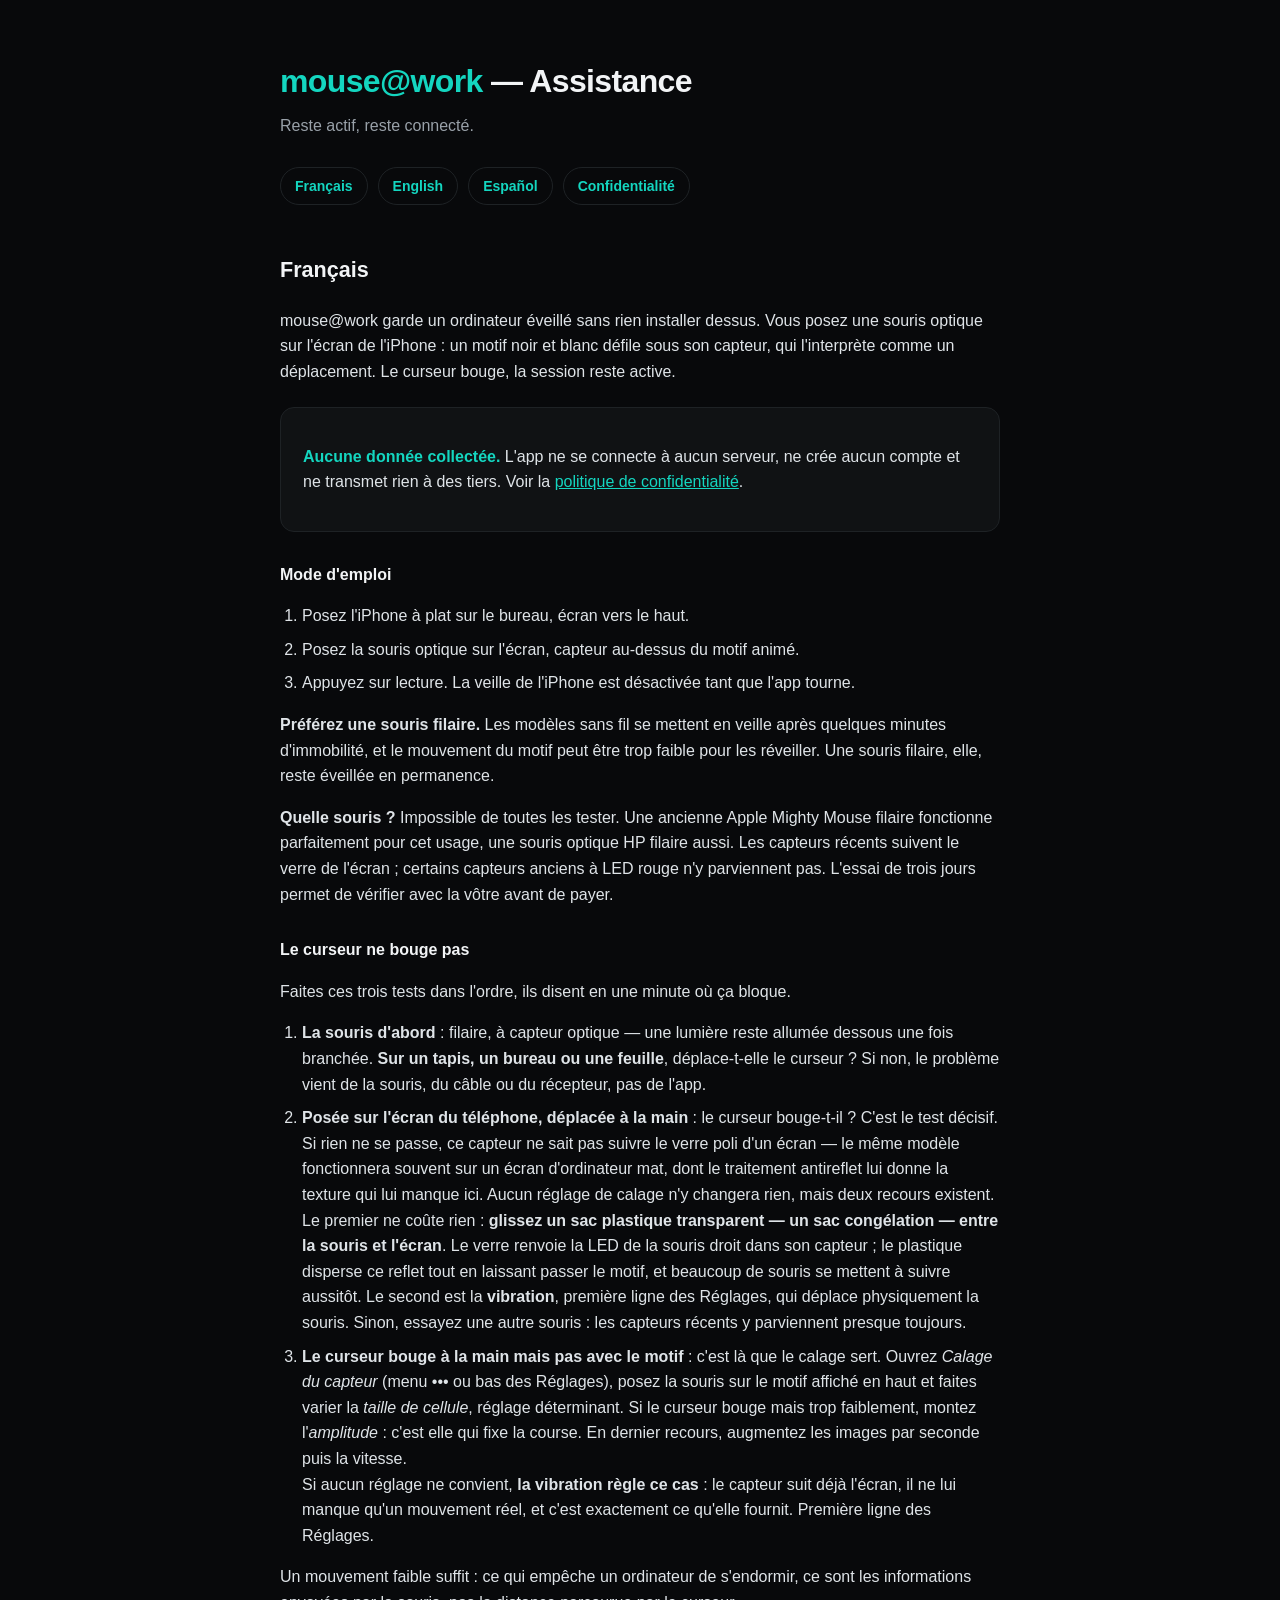
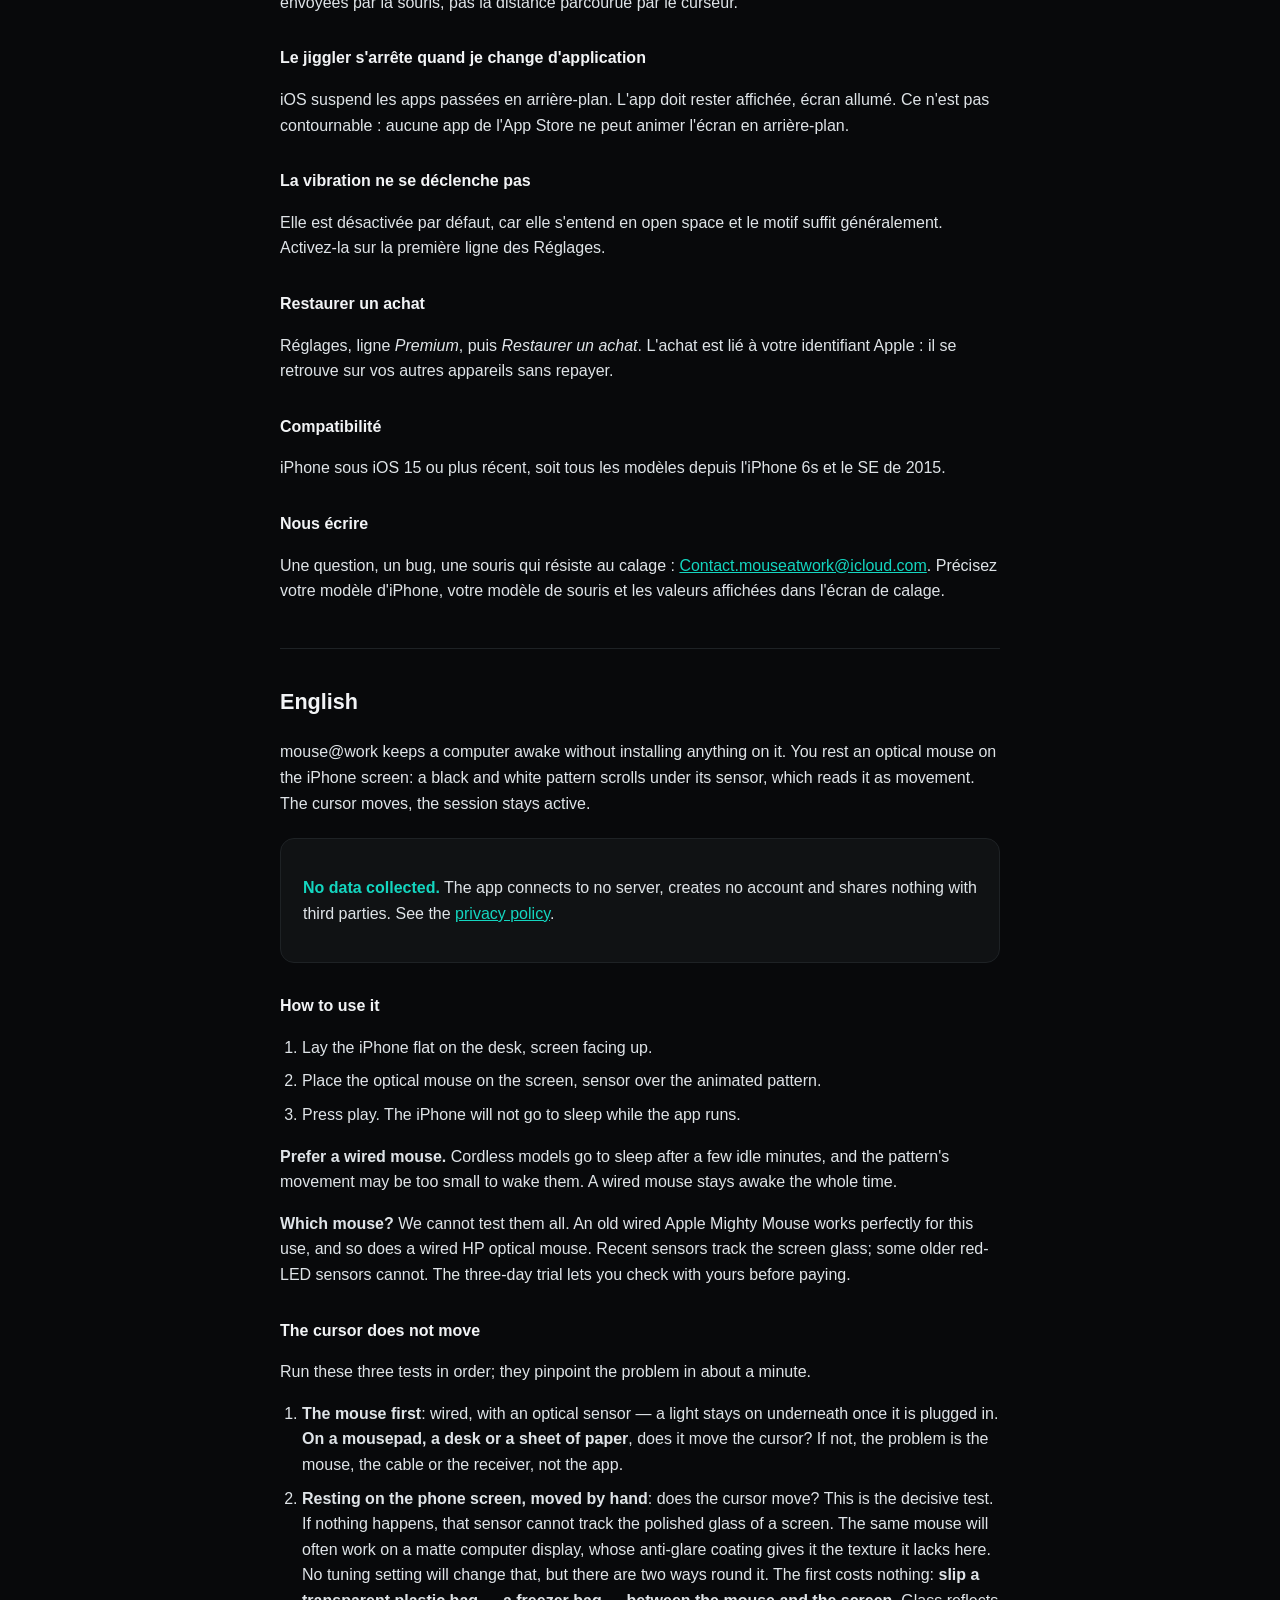
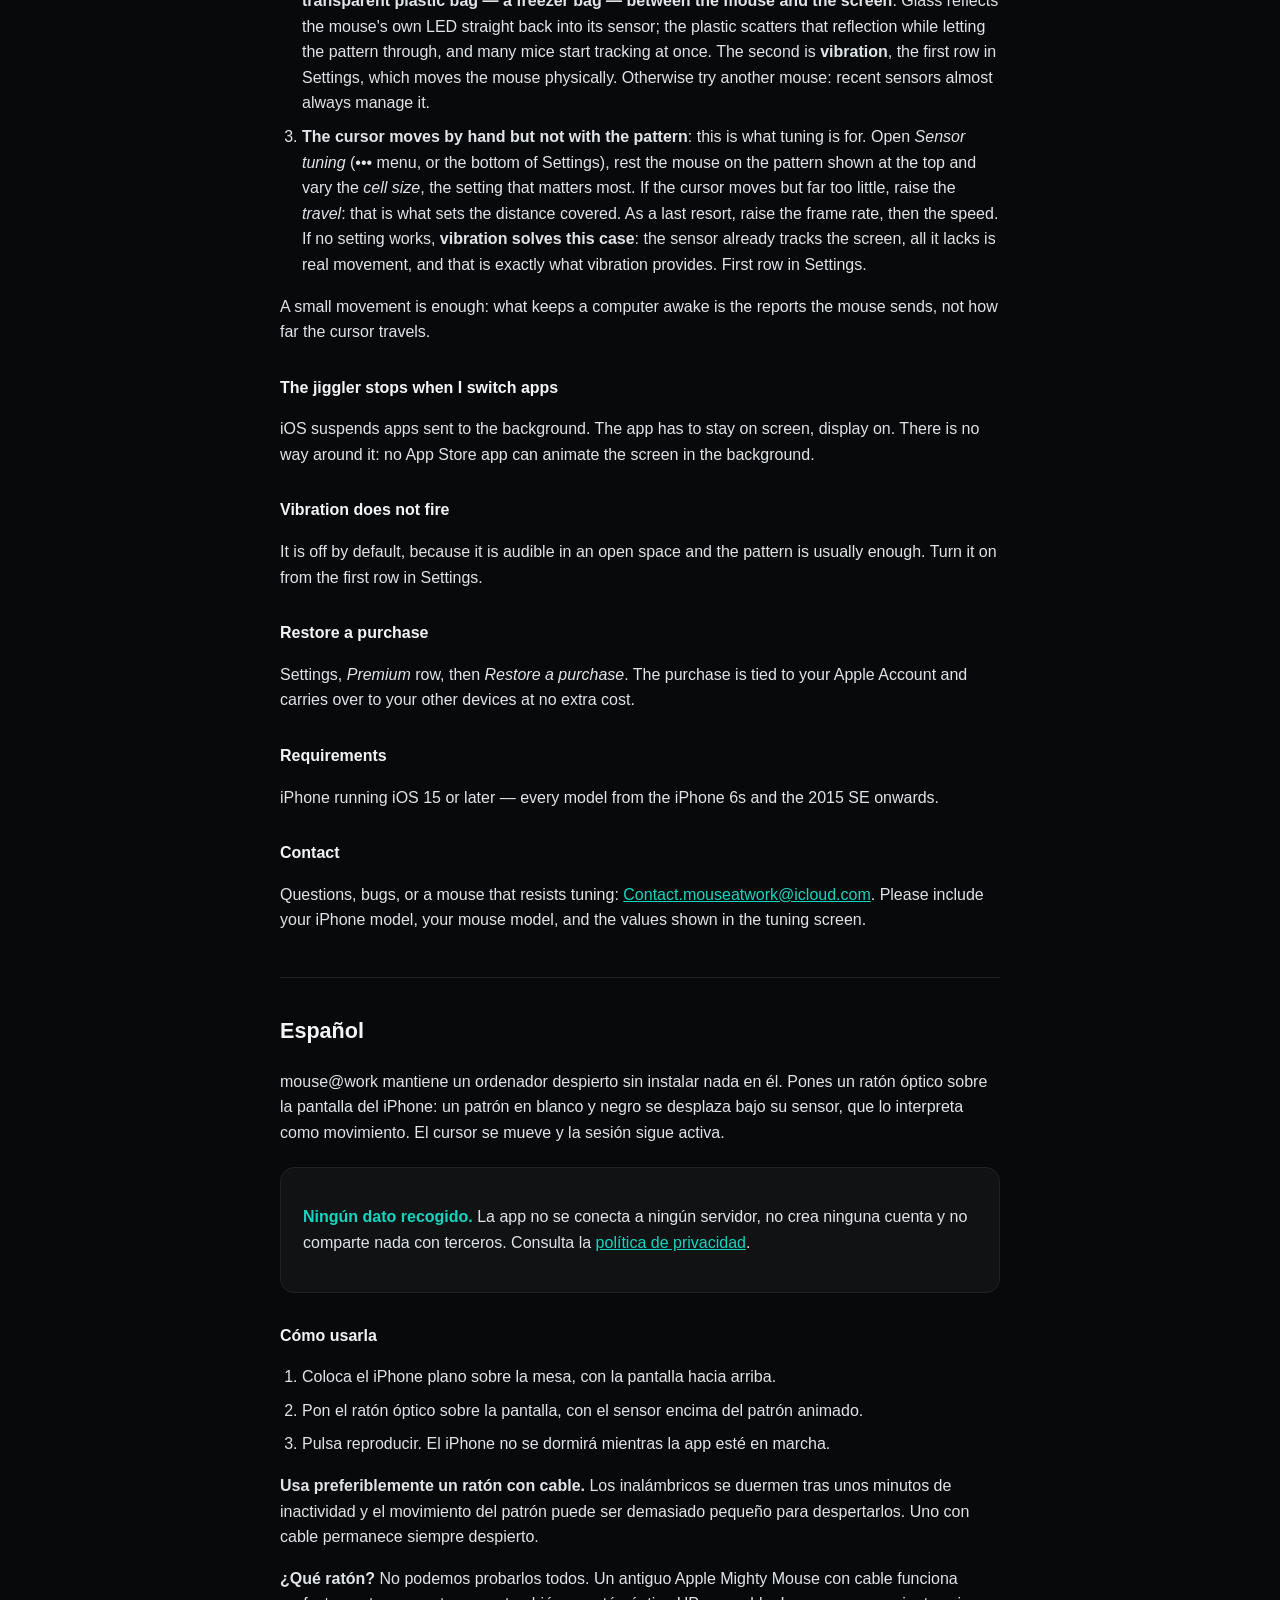
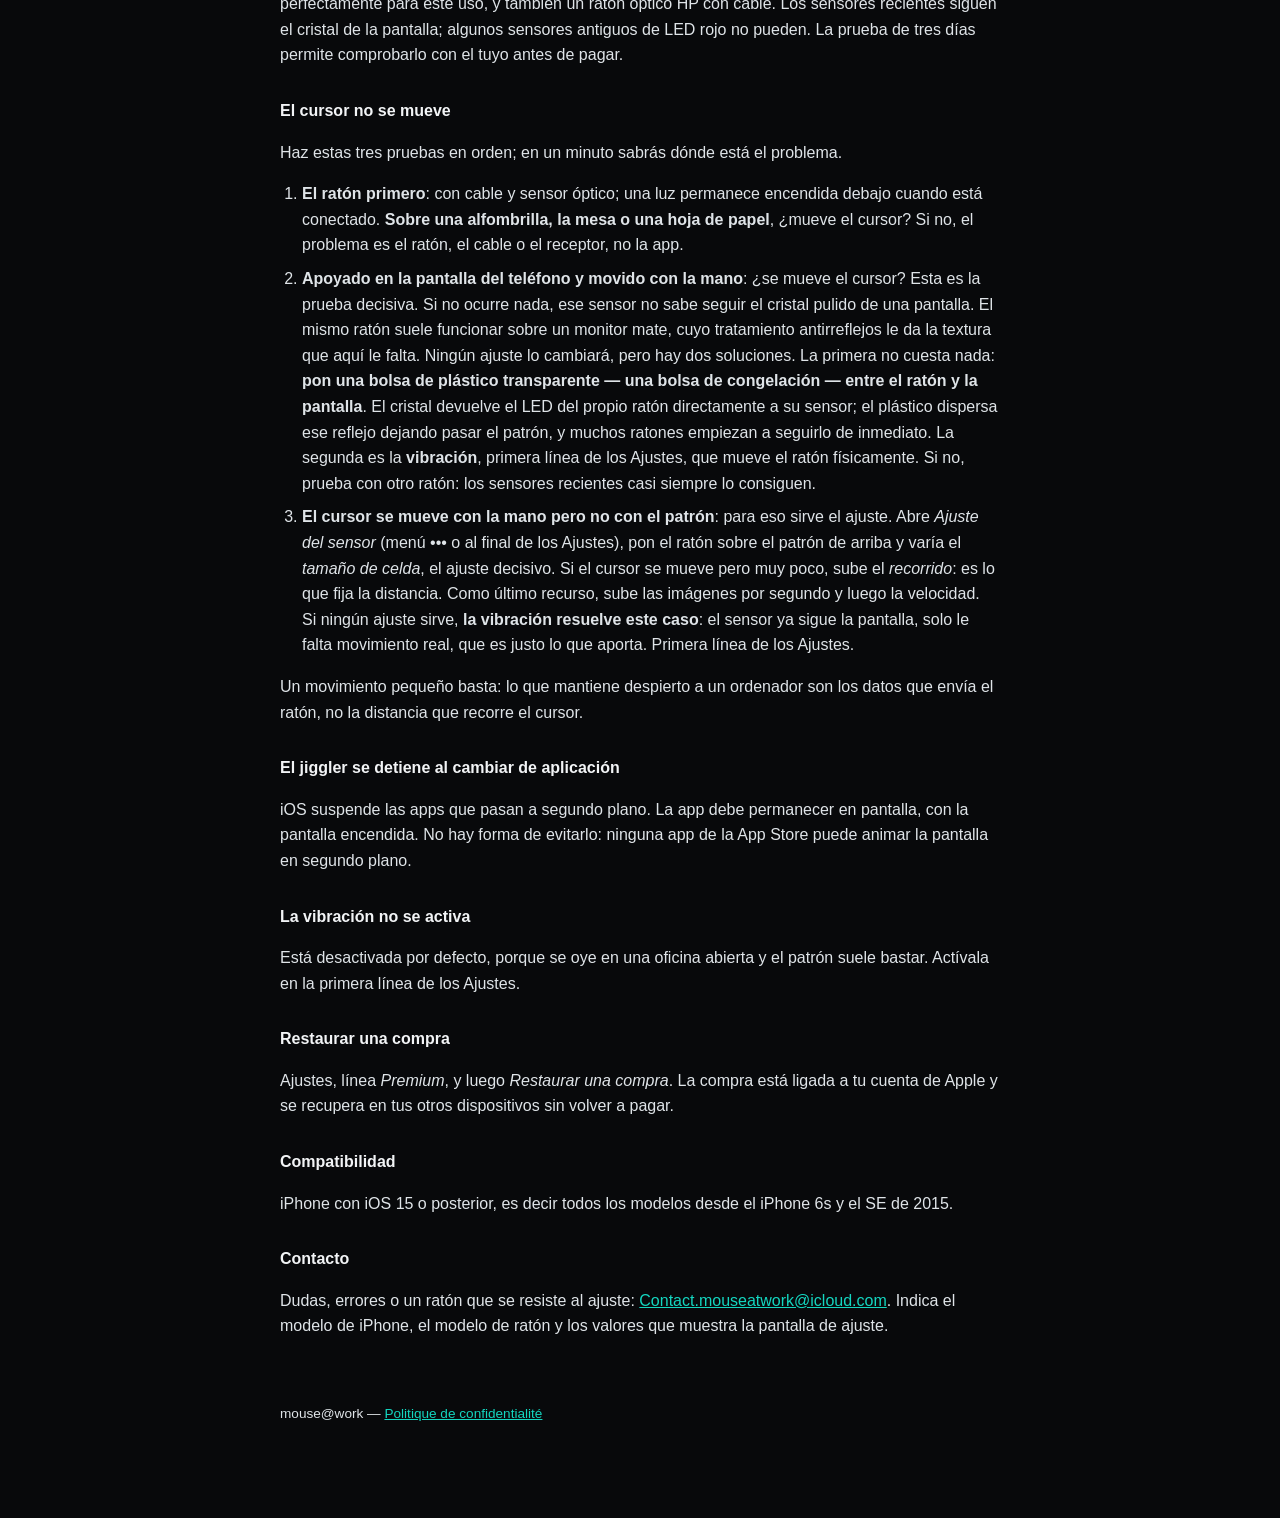
==== commit c1169e30: "Astuce du sac plastique pour les souris gênées par le verre Glisser un sac plastique transparent ent" ====
--- a/index.html
+++ b/index.html
@@ -57,11 +57,13 @@
     <li><strong>Posée sur l'écran du téléphone, déplacée à la main</strong> : le curseur bouge-t-il ?
     C'est le test décisif. Si rien ne se passe, ce capteur ne sait pas suivre le verre poli d'un
     écran — le même modèle fonctionnera souvent sur un écran d'ordinateur mat, dont le traitement
-    antireflet lui donne la texture qui lui manque ici. Aucun réglage de calage n'y changera rien.
-    Essayez tout de même la <strong>vibration</strong>, première ligne des Réglages : elle déplace
-    physiquement la souris au lieu de compter sur le motif. Le test vaut dix secondes, même si un
-    capteur qui ne voit rien sur le verre risque de ne rien rapporter non plus. Sinon, essayez une
-    autre souris : les capteurs récents y parviennent presque toujours.</li>
+    antireflet lui donne la texture qui lui manque ici. Aucun réglage de calage n'y changera rien, mais
+    deux recours existent. Le premier ne coûte rien : <strong>glissez un sac plastique transparent
+    — un sac congélation — entre la souris et l'écran</strong>. Le verre renvoie la LED de la souris
+    droit dans son capteur ; le plastique disperse ce reflet tout en laissant passer le motif, et
+    beaucoup de souris se mettent à suivre aussitôt. Le second est la <strong>vibration</strong>,
+    première ligne des Réglages, qui déplace physiquement la souris. Sinon, essayez une autre
+    souris : les capteurs récents y parviennent presque toujours.</li>
     <li><strong>Le curseur bouge à la main mais pas avec le motif</strong> : c'est là que le calage
     sert. Ouvrez <em>Calage du capteur</em> (menu ••• ou bas des Réglages), posez la souris sur le
     motif affiché en haut et faites varier la <em>taille de cellule</em>, réglage déterminant. Si le
@@ -132,11 +134,13 @@
     <li><strong>Resting on the phone screen, moved by hand</strong>: does the cursor move? This is
     the decisive test. If nothing happens, that sensor cannot track the polished glass of a screen.
     The same mouse will often work on a matte computer display, whose anti-glare coating gives it
-    the texture it lacks here. No tuning setting will change that.
-    Still, try <strong>vibration</strong>, the first row in Settings: it moves the mouse physically
-    instead of relying on the pattern. It is worth ten seconds, though a sensor that sees nothing on
-    glass may report nothing either way. Otherwise try another mouse: recent sensors almost always
-    manage it.</li>
+    the texture it lacks here. No tuning setting will change that, but there are
+    two ways round it. The first costs nothing: <strong>slip a transparent plastic bag — a freezer
+    bag — between the mouse and the screen</strong>. Glass reflects the mouse's own LED straight
+    back into its sensor; the plastic scatters that reflection while letting the pattern through,
+    and many mice start tracking at once. The second is <strong>vibration</strong>, the first row in
+    Settings, which moves the mouse physically. Otherwise try another mouse: recent sensors almost
+    always manage it.</li>
     <li><strong>The cursor moves by hand but not with the pattern</strong>: this is what tuning is
     for. Open <em>Sensor tuning</em> (••• menu, or the bottom of Settings), rest the mouse on the
     pattern shown at the top and vary the <em>cell size</em>, the setting that matters most. If the
@@ -207,10 +211,12 @@
     <li><strong>Apoyado en la pantalla del teléfono y movido con la mano</strong>: ¿se mueve el
     cursor? Esta es la prueba decisiva. Si no ocurre nada, ese sensor no sabe seguir el cristal
     pulido de una pantalla. El mismo ratón suele funcionar sobre un monitor mate, cuyo tratamiento
-    antirreflejos le da la textura que aquí le falta. Ningún ajuste lo cambiará.
-    Aun así, prueba la <strong>vibración</strong>, primera línea de los Ajustes: mueve el ratón
-    físicamente en lugar de depender del patrón. Merece diez segundos, aunque un sensor que no ve
-    nada sobre el cristal puede no informar nada igualmente. Si no, prueba con otro ratón: los
+    antirreflejos le da la textura que aquí le falta. Ningún ajuste lo cambiará, pero hay dos
+    soluciones. La primera no cuesta nada: <strong>pon una bolsa de plástico transparente — una
+    bolsa de congelación — entre el ratón y la pantalla</strong>. El cristal devuelve el LED del
+    propio ratón directamente a su sensor; el plástico dispersa ese reflejo dejando pasar el patrón,
+    y muchos ratones empiezan a seguirlo de inmediato. La segunda es la <strong>vibración</strong>,
+    primera línea de los Ajustes, que mueve el ratón físicamente. Si no, prueba con otro ratón: los
     sensores recientes casi siempre lo consiguen.</li>
     <li><strong>El cursor se mueve con la mano pero no con el patrón</strong>: para eso sirve el
     ajuste. Abre <em>Ajuste del sensor</em> (menú ••• o al final de los Ajustes), pon el ratón sobre
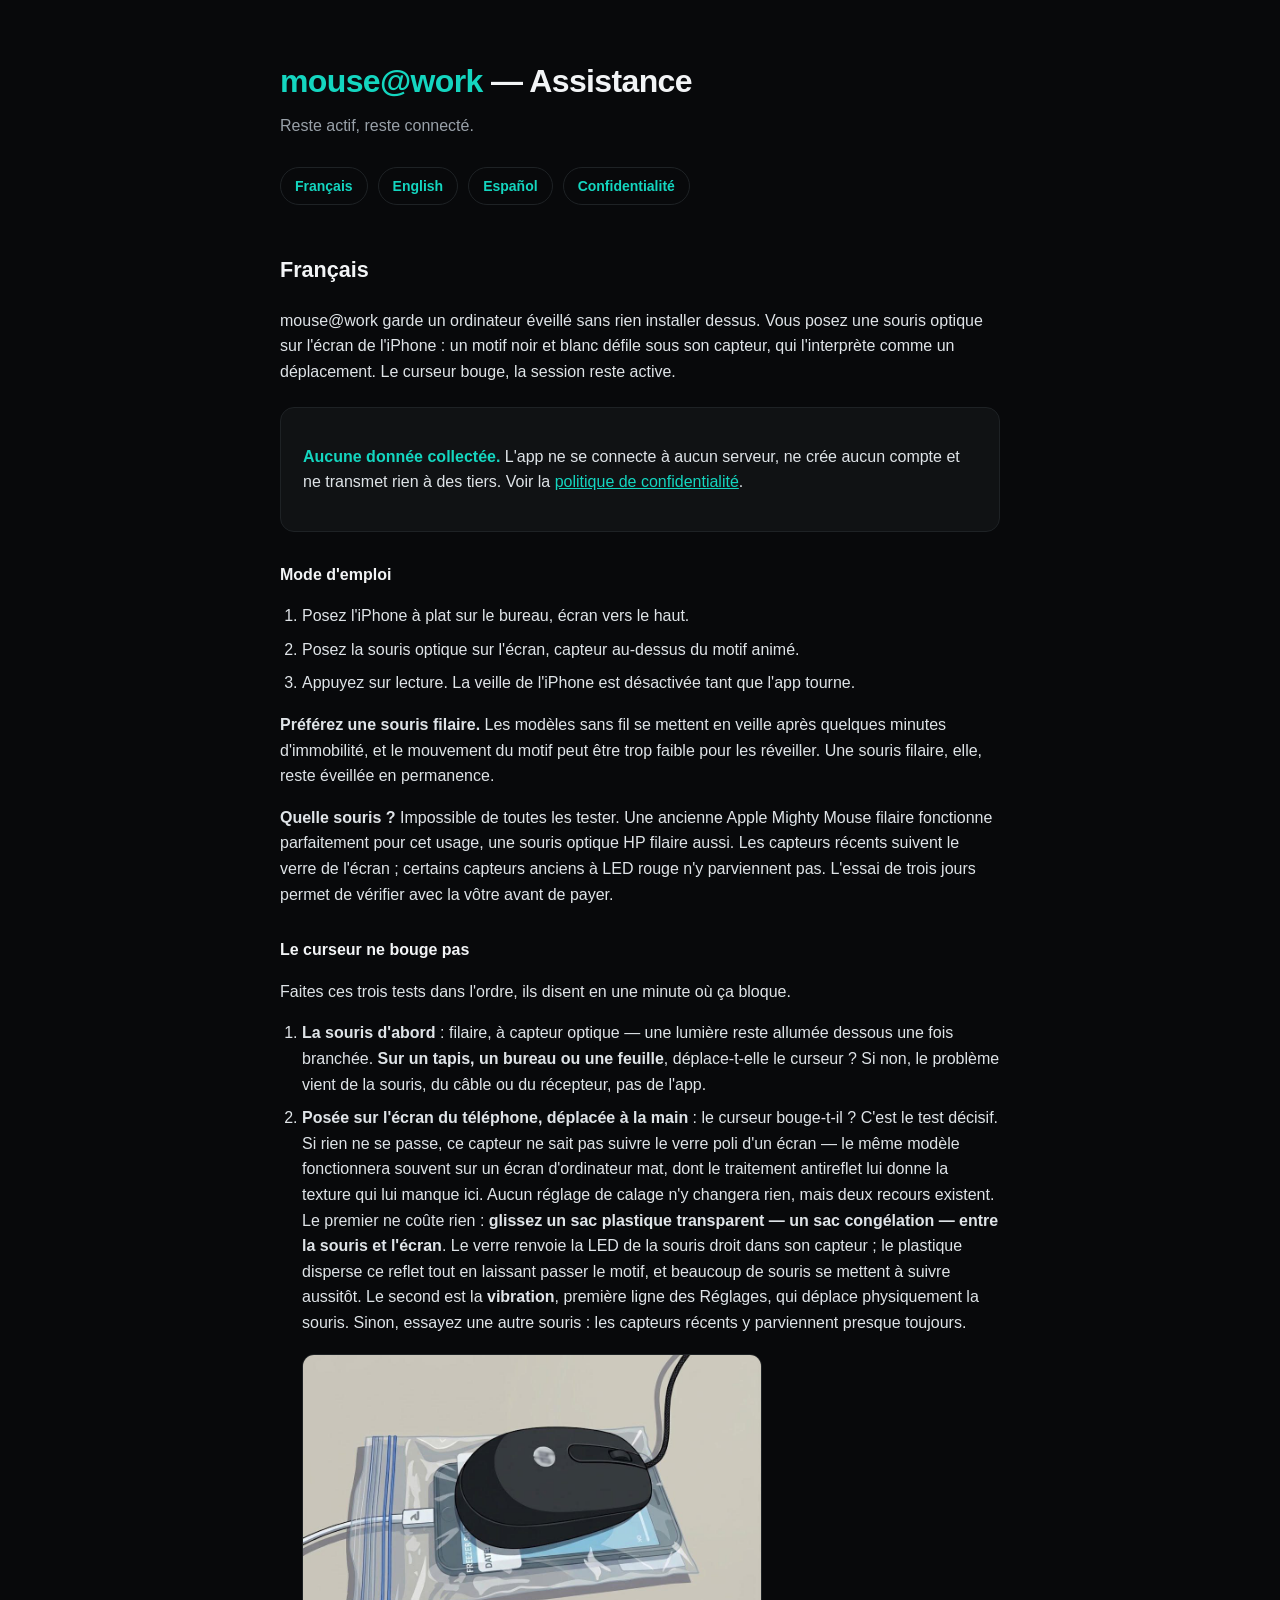
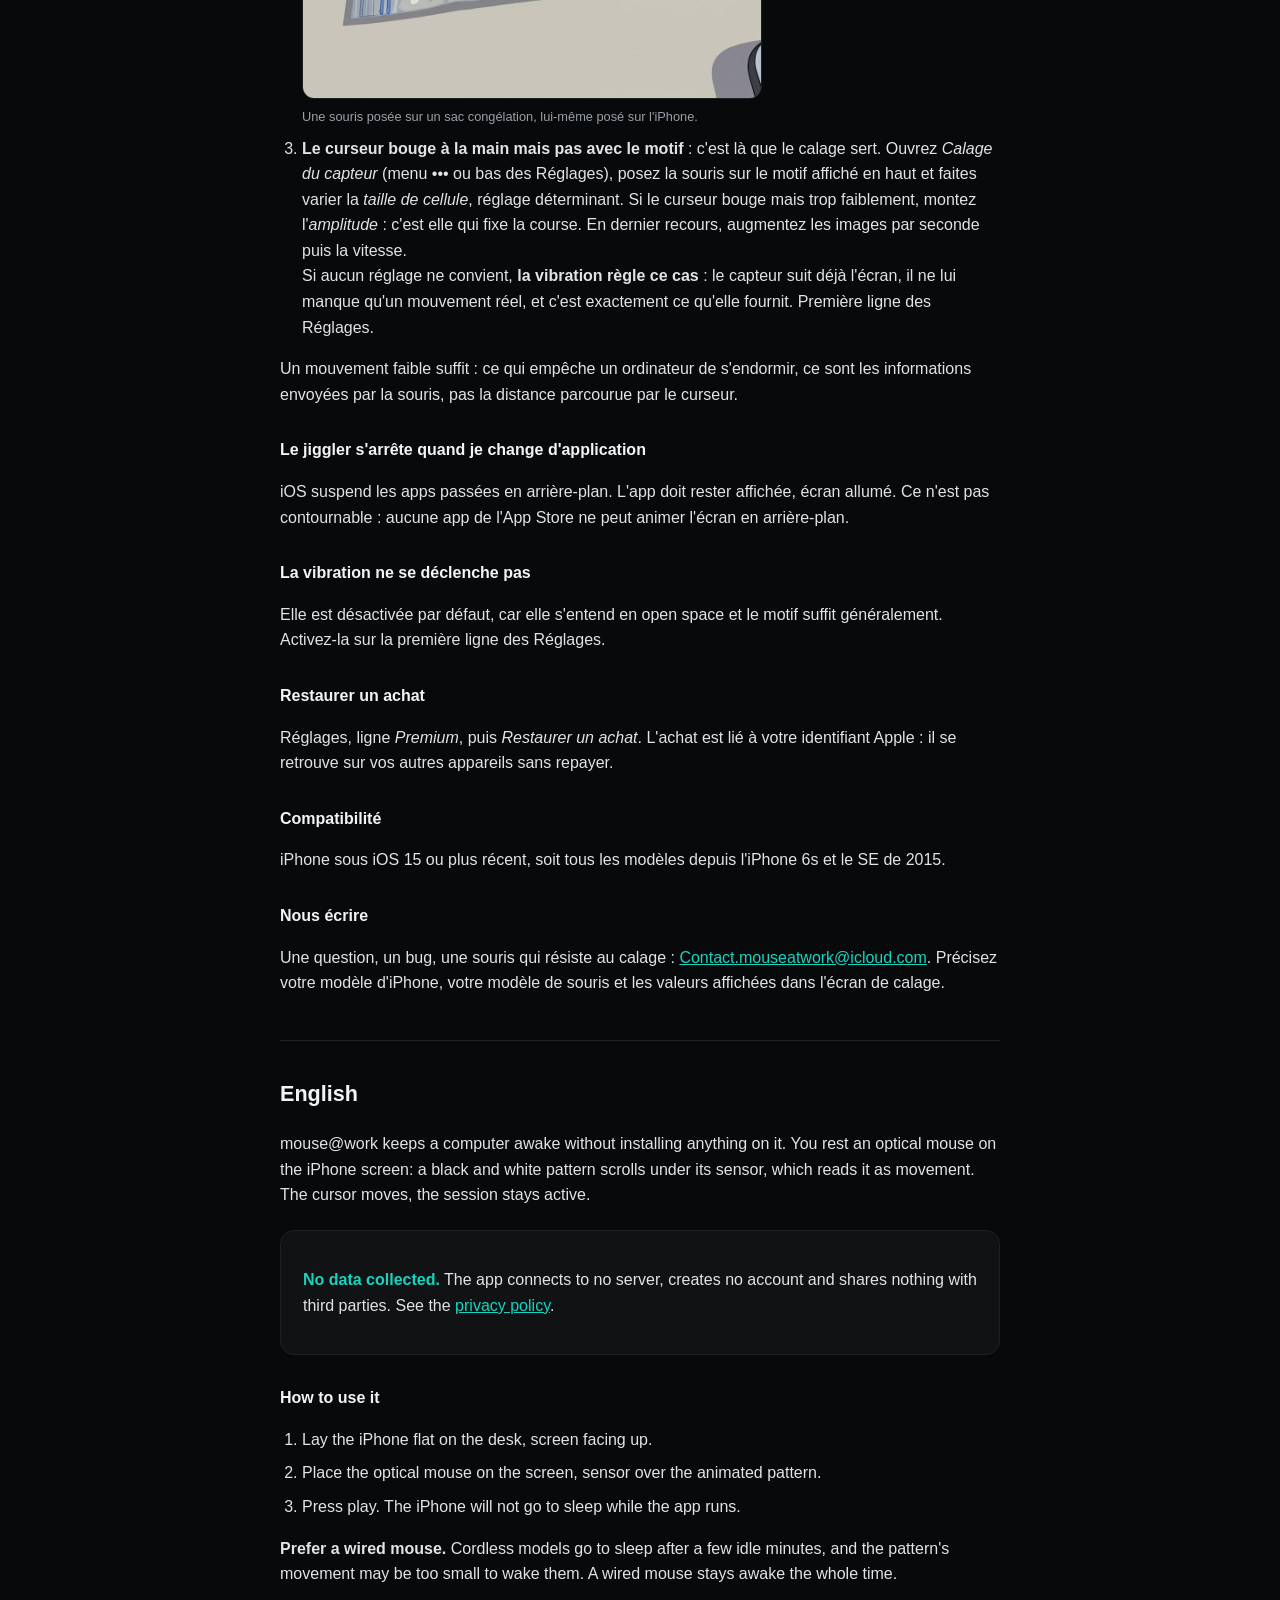
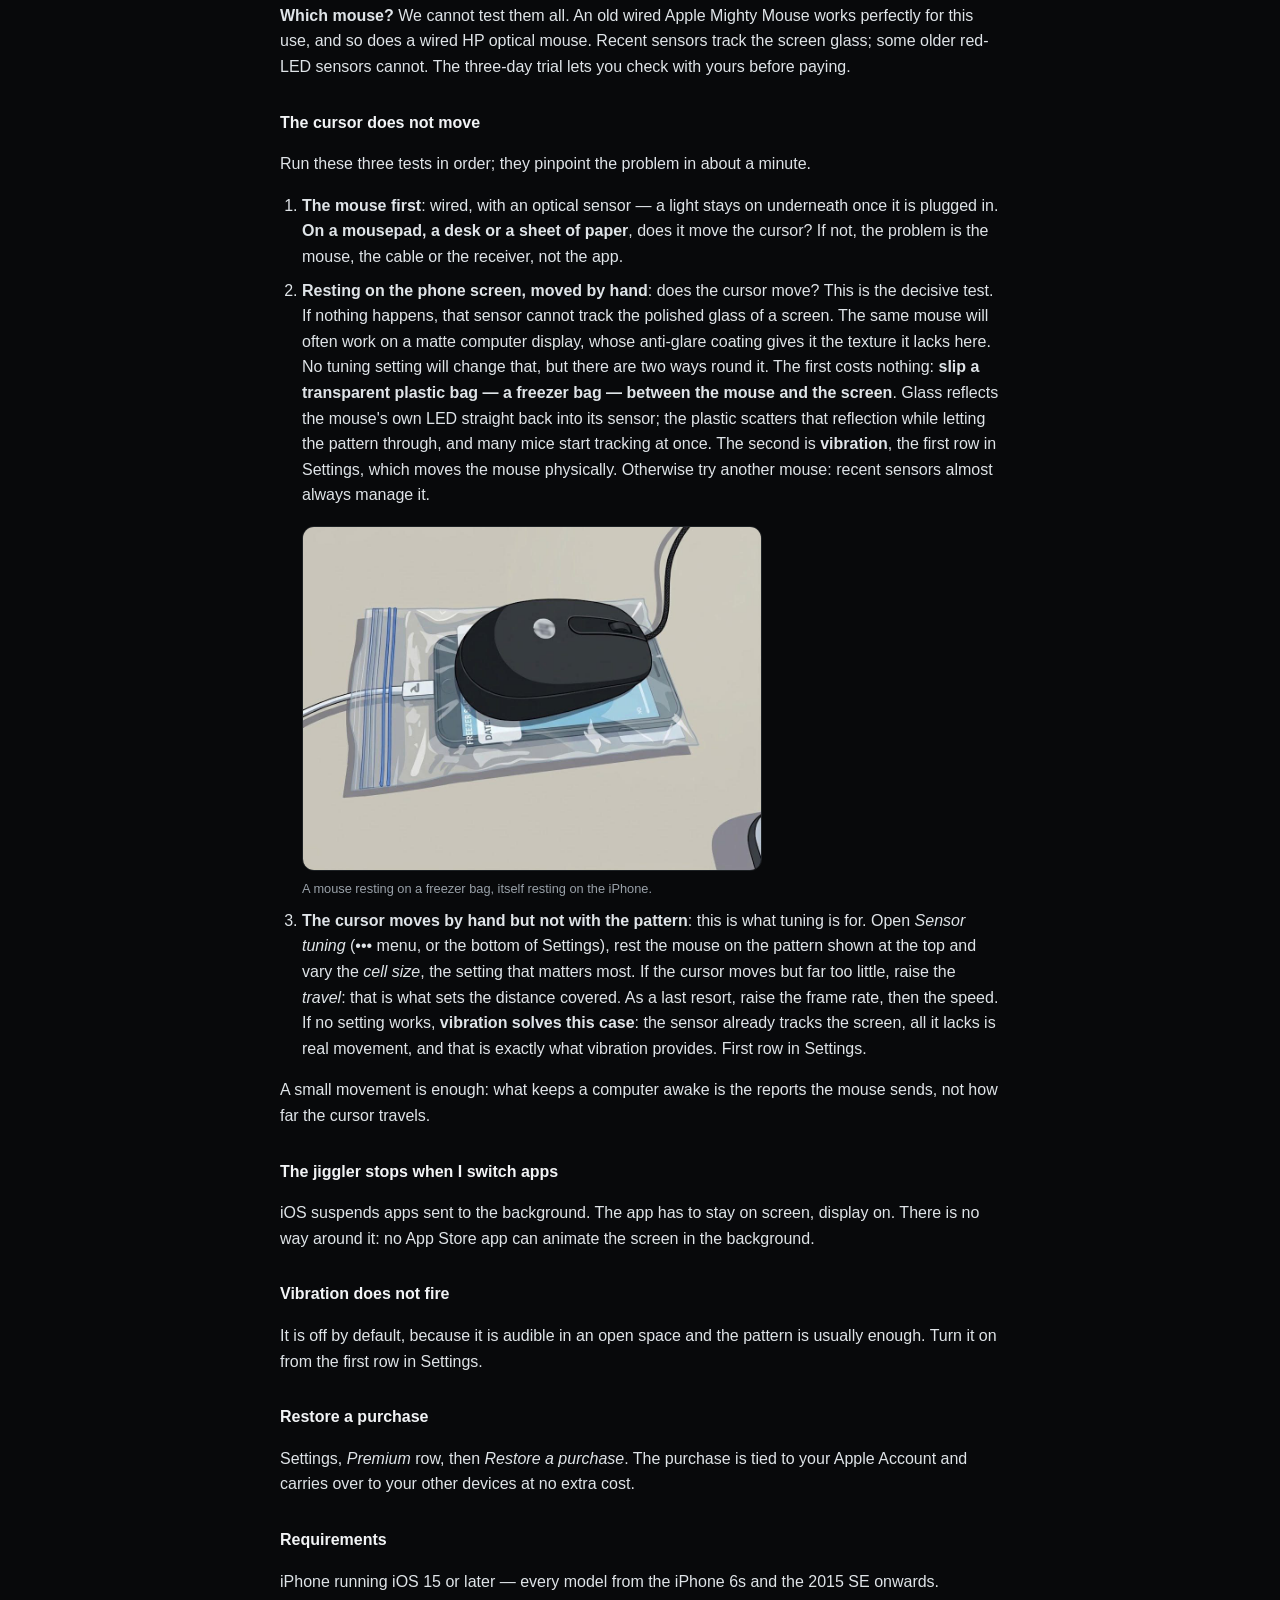
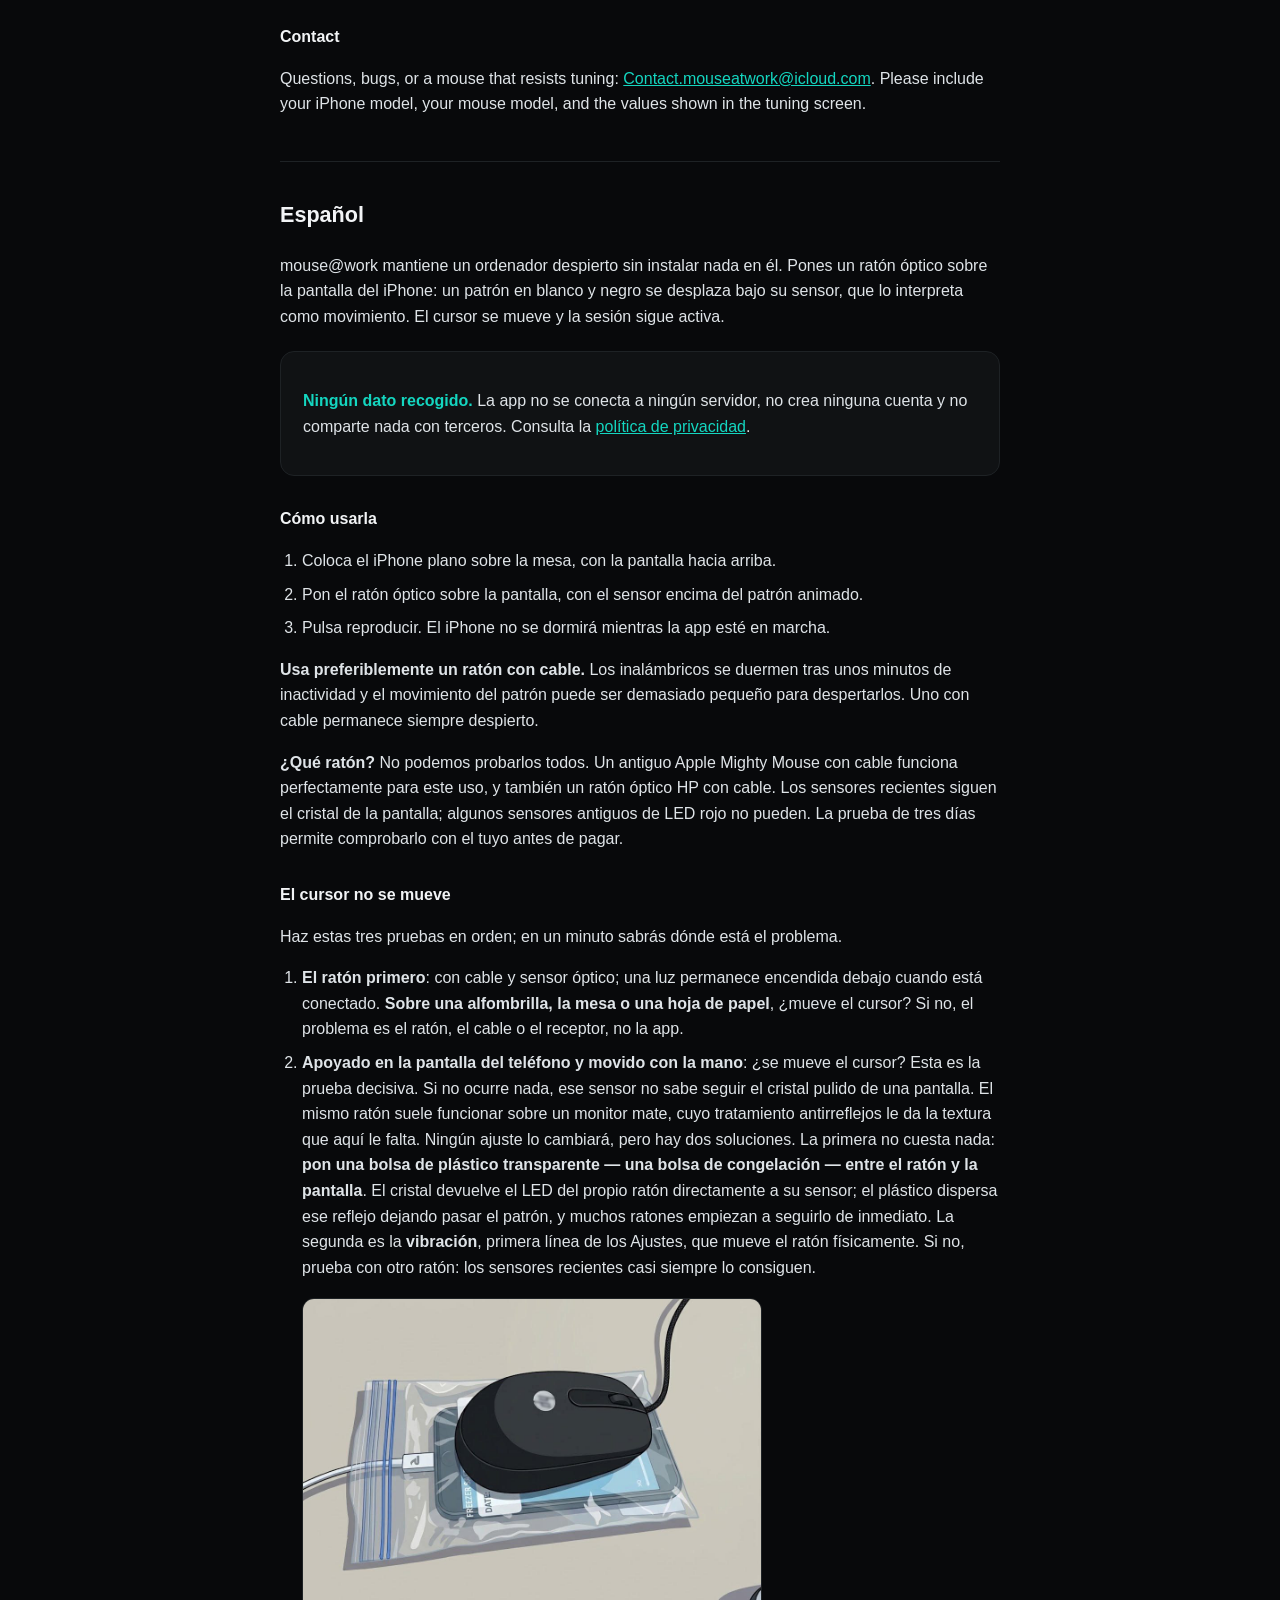
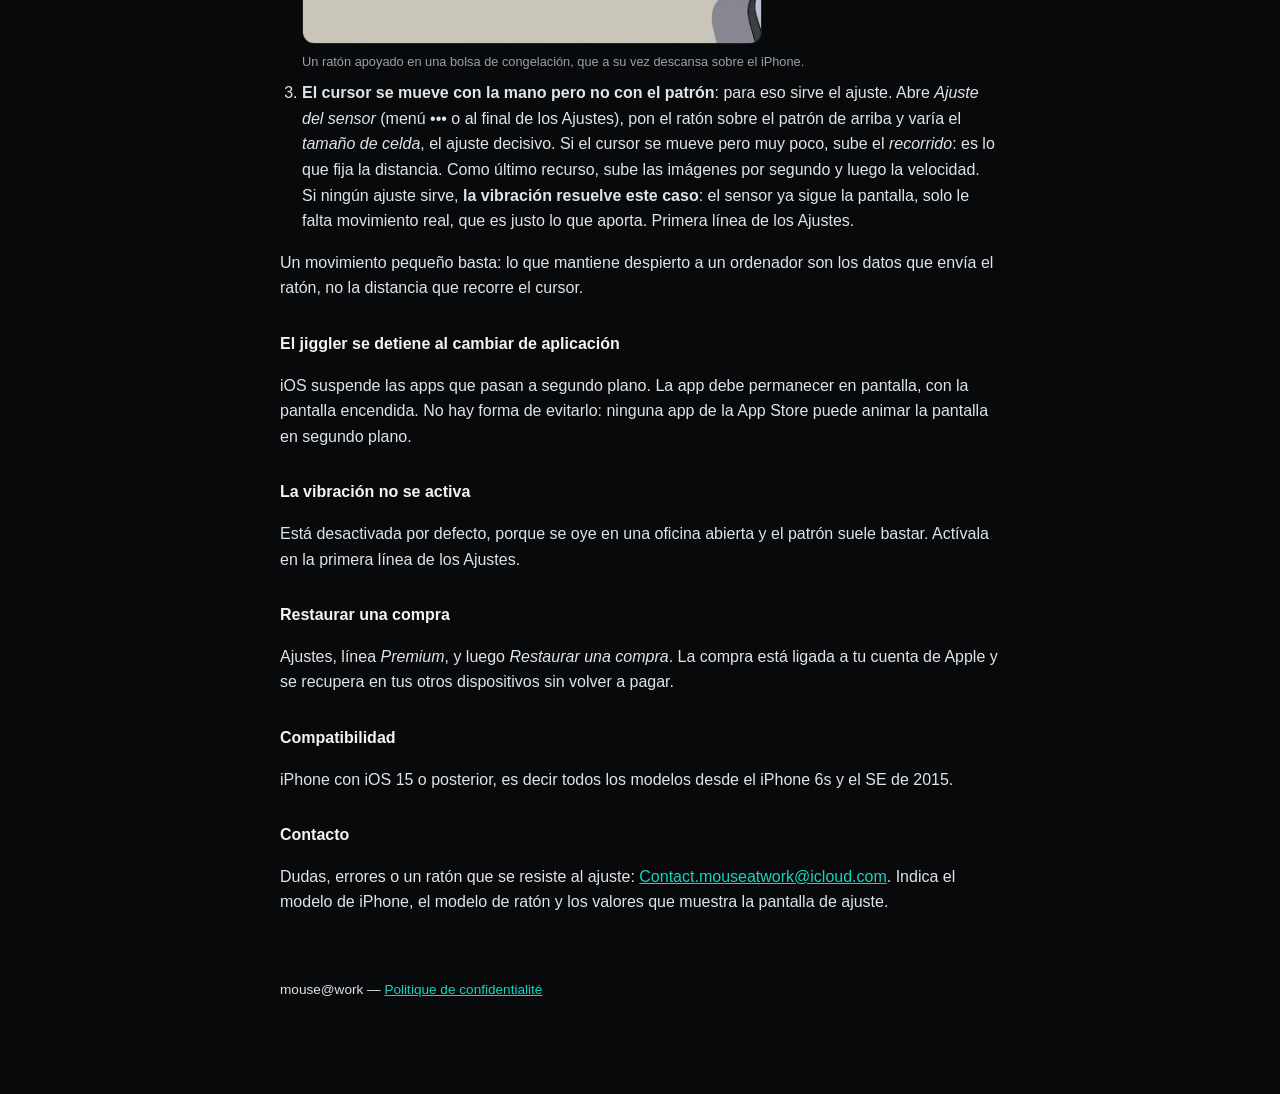
==== commit c066a675: "Illustration du montage au sac plastique Le montage se comprend d'un coup d'œil, bien mieux qu'en tr" ====
--- a/index.html
+++ b/index.html
@@ -63,7 +63,12 @@
     droit dans son capteur ; le plastique disperse ce reflet tout en laissant passer le motif, et
     beaucoup de souris se mettent à suivre aussitôt. Le second est la <strong>vibration</strong>,
     première ligne des Réglages, qui déplace physiquement la souris. Sinon, essayez une autre
-    souris : les capteurs récents y parviennent presque toujours.</li>
+    souris : les capteurs récents y parviennent presque toujours.
+    <figure>
+      <img src="plastic-bag-trick.jpg" alt="Une souris posée sur un sac congélation, lui-même posé sur l'iPhone." loading="lazy">
+      <figcaption>Une souris posée sur un sac congélation, lui-même posé sur l'iPhone.</figcaption>
+    </figure>
+  </li>
     <li><strong>Le curseur bouge à la main mais pas avec le motif</strong> : c'est là que le calage
     sert. Ouvrez <em>Calage du capteur</em> (menu ••• ou bas des Réglages), posez la souris sur le
     motif affiché en haut et faites varier la <em>taille de cellule</em>, réglage déterminant. Si le
@@ -140,7 +145,12 @@
     back into its sensor; the plastic scatters that reflection while letting the pattern through,
     and many mice start tracking at once. The second is <strong>vibration</strong>, the first row in
     Settings, which moves the mouse physically. Otherwise try another mouse: recent sensors almost
-    always manage it.</li>
+    always manage it.
+    <figure>
+      <img src="plastic-bag-trick.jpg" alt="A mouse resting on a freezer bag, itself resting on the iPhone." loading="lazy">
+      <figcaption>A mouse resting on a freezer bag, itself resting on the iPhone.</figcaption>
+    </figure>
+  </li>
     <li><strong>The cursor moves by hand but not with the pattern</strong>: this is what tuning is
     for. Open <em>Sensor tuning</em> (••• menu, or the bottom of Settings), rest the mouse on the
     pattern shown at the top and vary the <em>cell size</em>, the setting that matters most. If the
@@ -217,7 +227,12 @@
     propio ratón directamente a su sensor; el plástico dispersa ese reflejo dejando pasar el patrón,
     y muchos ratones empiezan a seguirlo de inmediato. La segunda es la <strong>vibración</strong>,
     primera línea de los Ajustes, que mueve el ratón físicamente. Si no, prueba con otro ratón: los
-    sensores recientes casi siempre lo consiguen.</li>
+    sensores recientes casi siempre lo consiguen.
+    <figure>
+      <img src="plastic-bag-trick.jpg" alt="Un ratón apoyado en una bolsa de congelación, que a su vez descansa sobre el iPhone." loading="lazy">
+      <figcaption>Un ratón apoyado en una bolsa de congelación, que a su vez descansa sobre el iPhone.</figcaption>
+    </figure>
+  </li>
     <li><strong>El cursor se mueve con la mano pero no con el patrón</strong>: para eso sirve el
     ajuste. Abre <em>Ajuste del sensor</em> (menú ••• o al final de los Ajustes), pon el ratón sobre
     el patrón de arriba y varía el <em>tamaño de celda</em>, el ajuste decisivo. Si el cursor se
--- a/style.css
+++ b/style.css
@@ -42,3 +42,10 @@
 .card strong { color: var(--accent); }
 a { color: var(--accent); }
 footer { margin-top: 64px; color: var(--muted); font-size: .85rem; }
+
+figure { margin: 18px 0 4px; }
+figure img {
+  width: 100%; max-width: 460px; display: block;
+  border: 1px solid var(--line); border-radius: 12px;
+}
+figcaption { color: var(--muted); font-size: .8rem; margin-top: 8px; }
